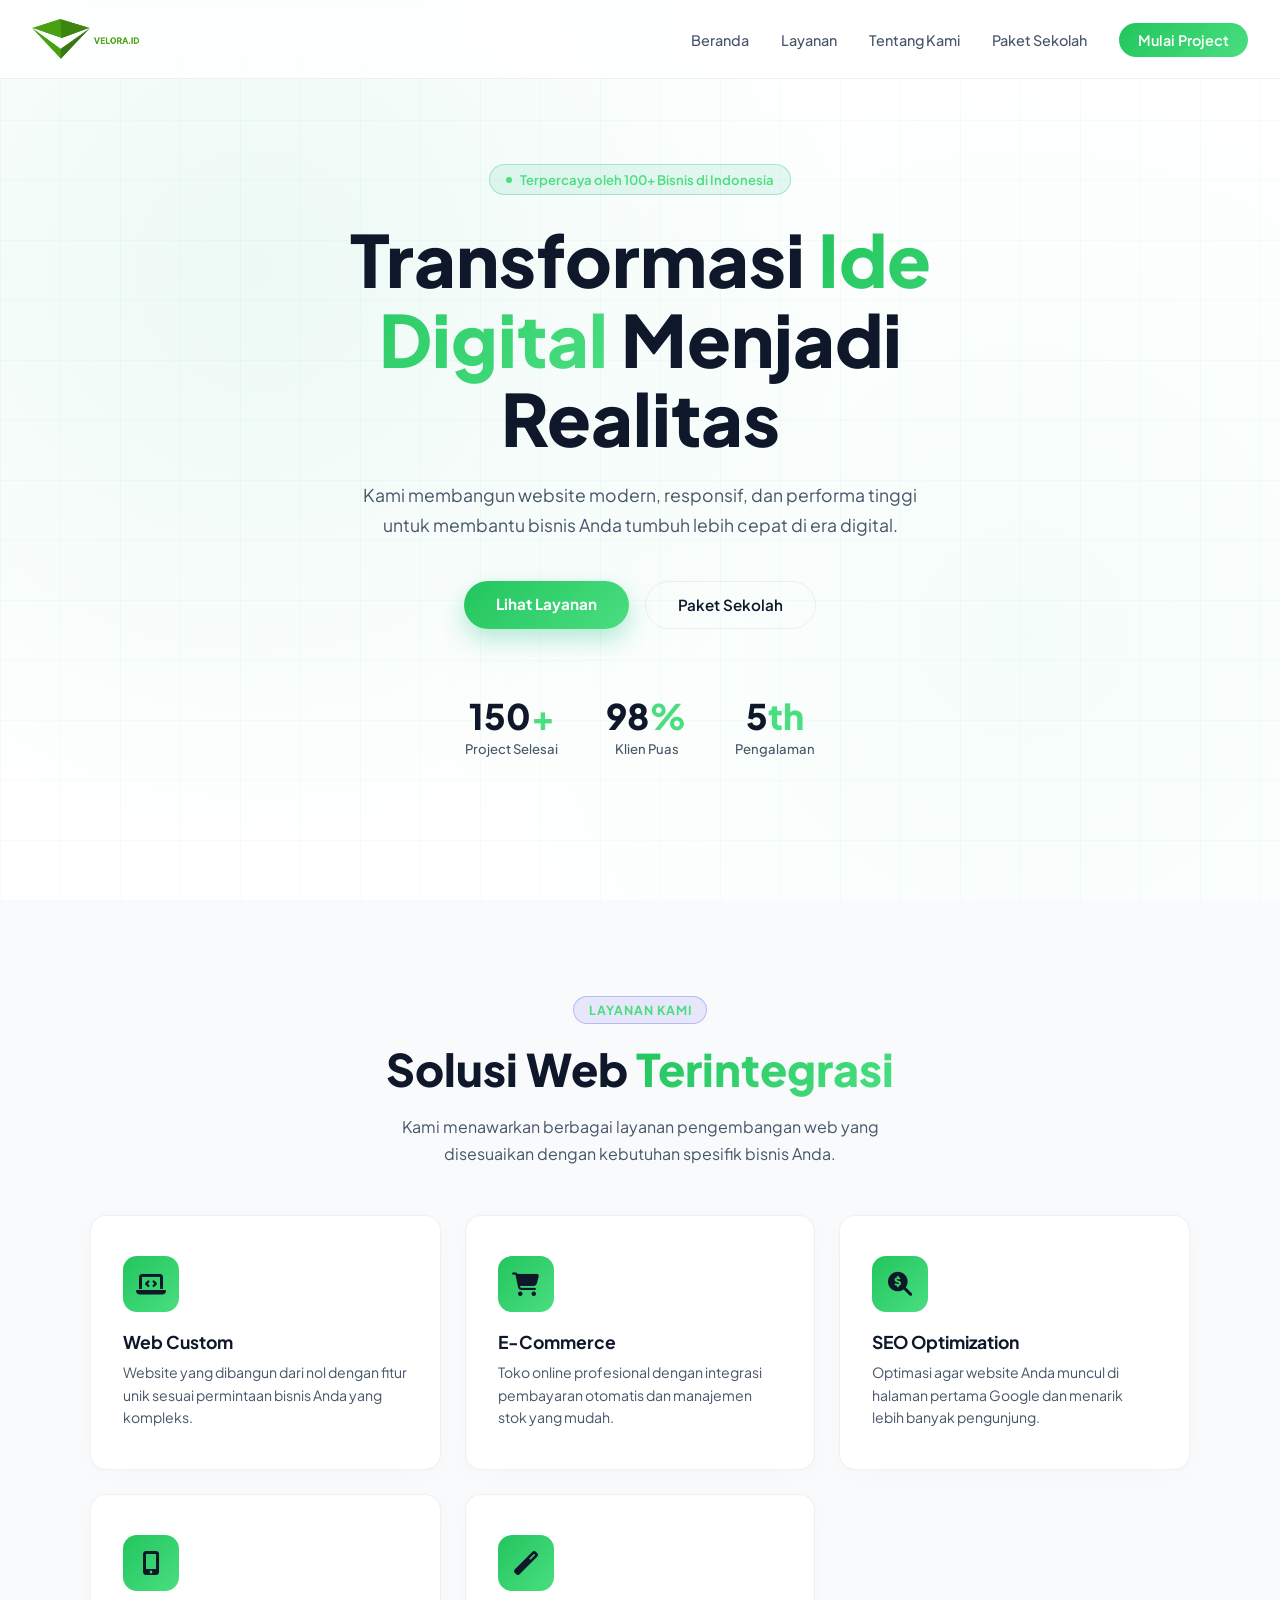
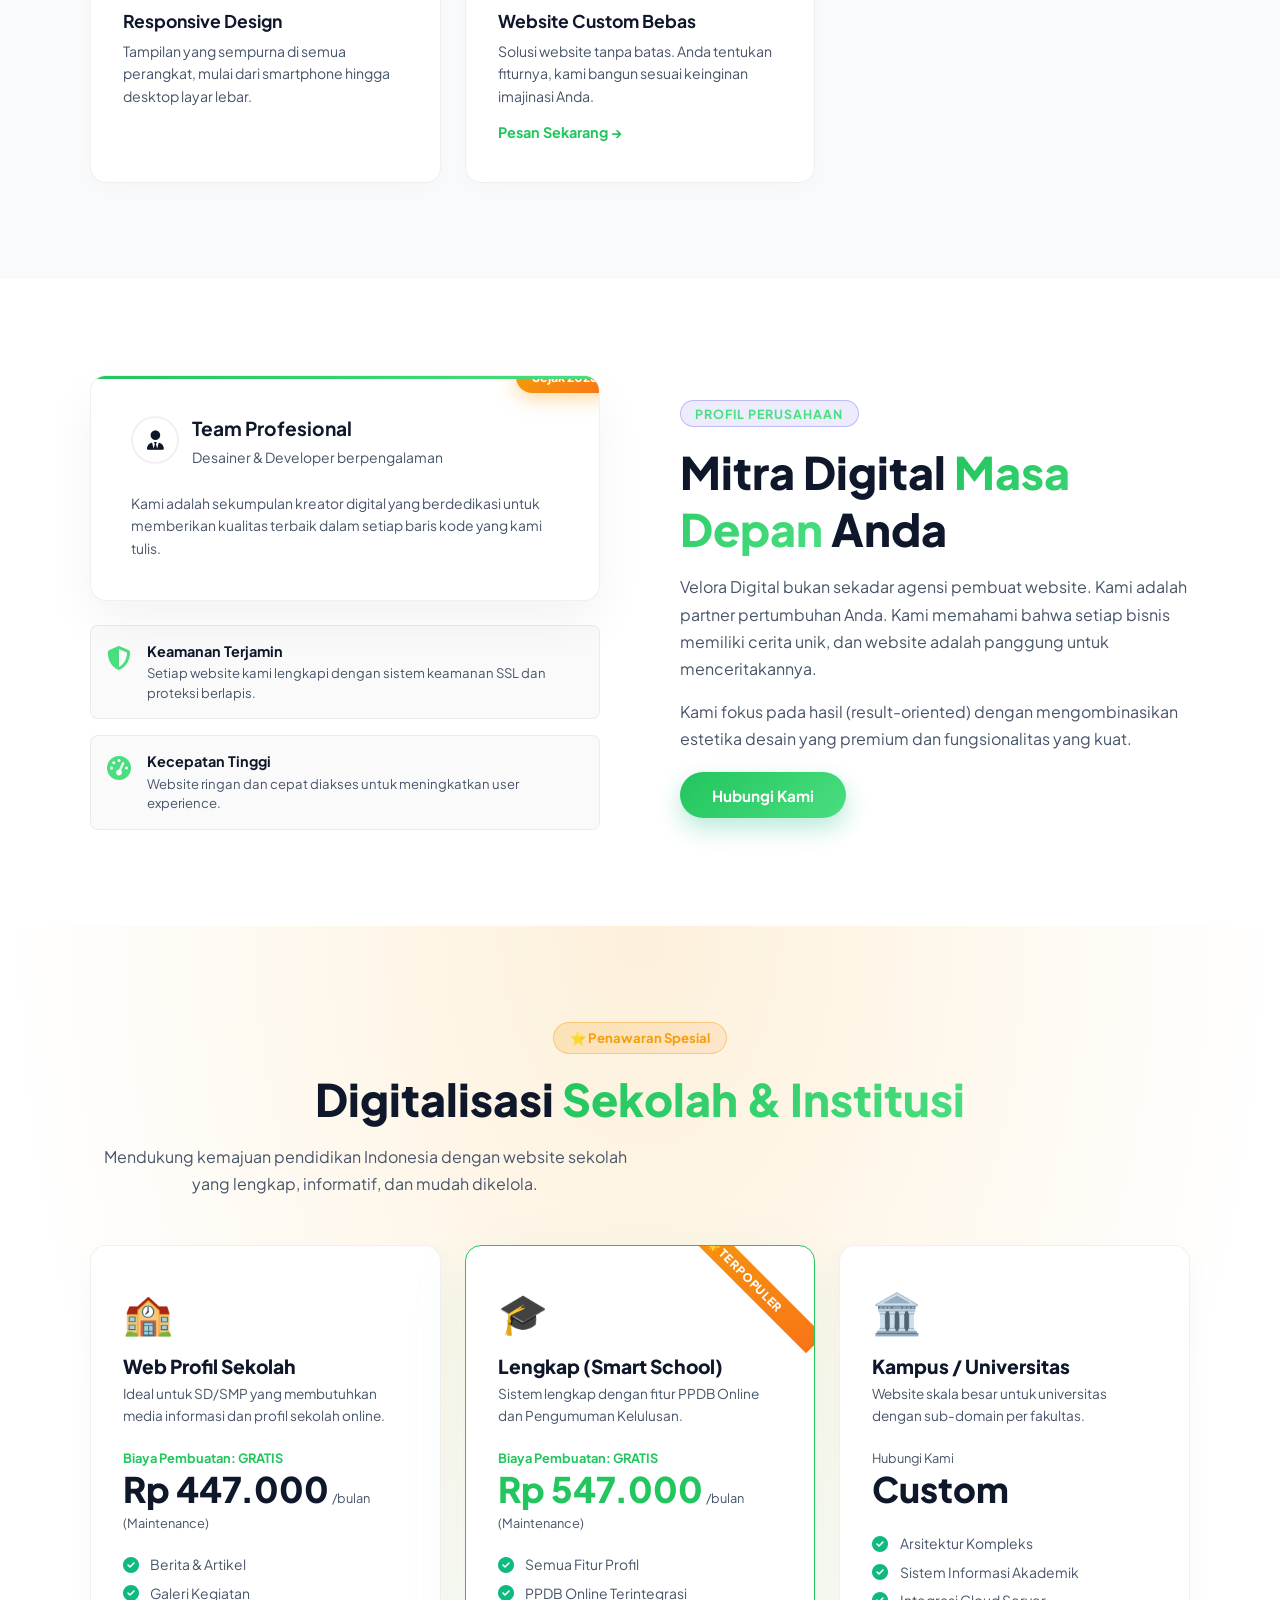
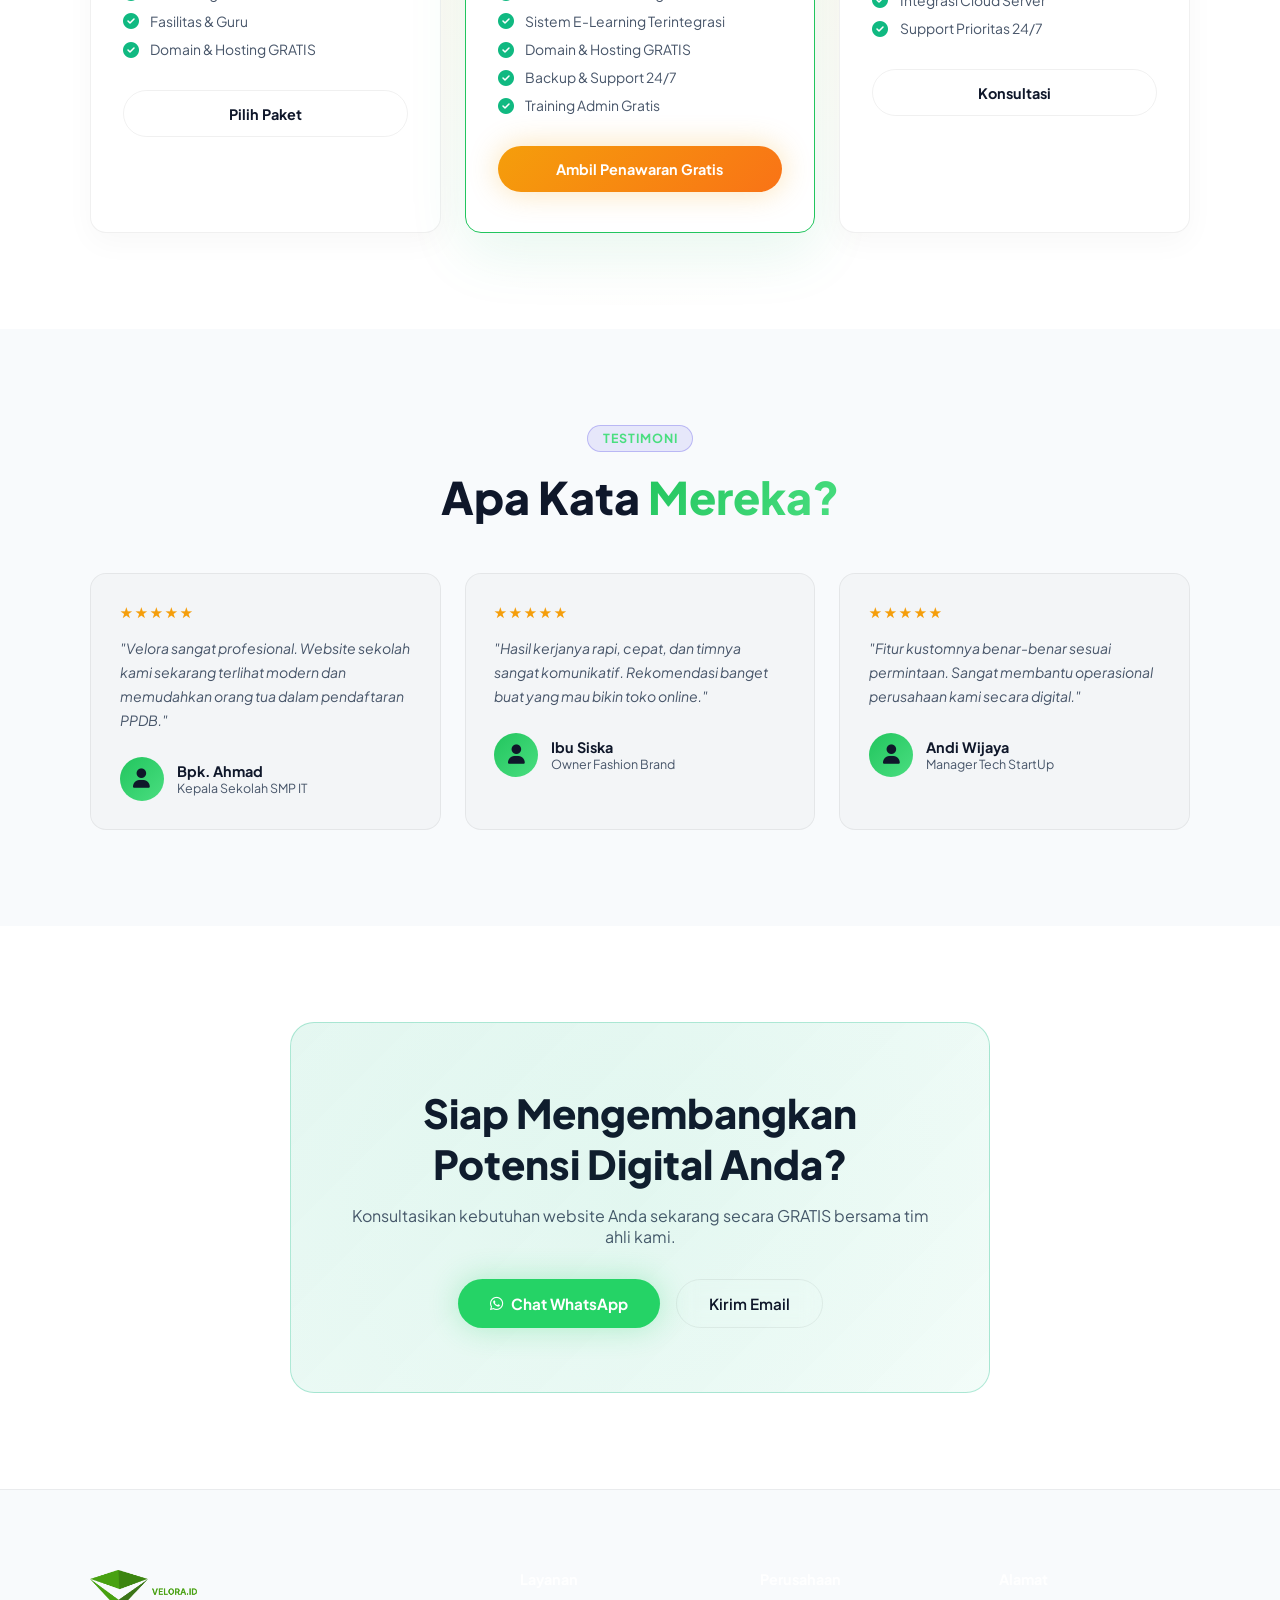
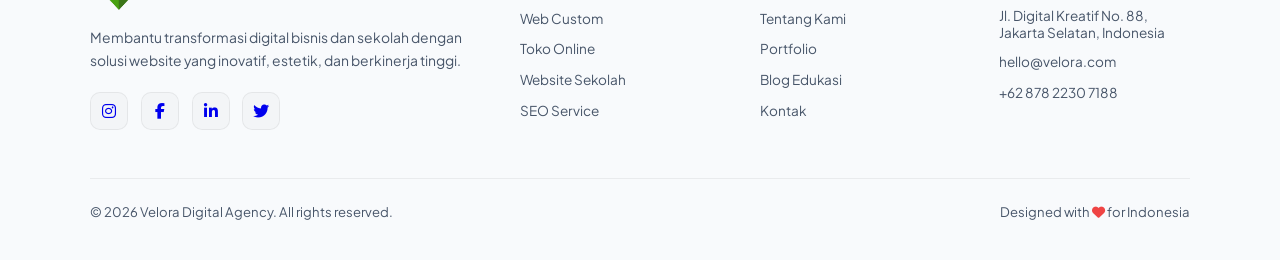
==== index.html @ ecba97c3 "perbaiki nomor wa" ====
<!DOCTYPE html>
<html lang="id">
<head>
    <meta charset="UTF-8">
    <meta name="viewport" content="width=device-width, initial-scale=1.0">
    <title>Velora Digital - Jasa Pembuatan Website Profesional & Sekolah</title>
    <meta name="description" content="Velora Digital adalah perusahaan jasa pembuatan website profesional. Solusi digital terbaik untuk bisnis dan instansi pendidikan dengan paket spesial website sekolah.">
    <link rel="stylesheet" href="style.css">
    <!-- Font Awesome for icons -->
    <link rel="stylesheet" href="https://cdnjs.cloudflare.com/ajax/libs/font-awesome/6.4.0/css/all.min.css">
    <link rel="icon" type="image/png" href="Group 2.png">
</head>
<body>

    <!-- NAVBAR -->
    <nav id="navbar">
        <a href="#" class="nav-logo">
            <img src="Group 2.png" alt="Velora Digital Logo" class="logo-img">
        </a>
        <ul class="nav-links">
            <li><a href="index.html">Beranda</a></li>
            <li><a href="services.html">Layanan</a></li>
            <li><a href="about.html">Tentang Kami</a></li>
            <li><a href="school.html">Paket Sekolah</a></li>
            <li><a href="contact.html" class="nav-cta">Mulai Project</a></li>
        </ul>
        <div class="hamburger" id="hamburger">
            <span></span>
            <span></span>
            <span></span>
        </div>
    </nav>

    <!-- MOBILE MENU -->
    <div class="mobile-menu" id="mobileMenu">
        <a href="index.html">Beranda</a>
        <a href="services.html">Layanan</a>
        <a href="about.html">Tentang Kami</a>
        <a href="school.html">Paket Sekolah</a>
        <a href="contact.html">Mulai Project</a>
    </div>

    <!-- HERO SECTION -->
    <header class="hero" id="home">
        <div class="hero-bg-grid"></div>
        <div class="hero-content">
            <div class="hero-badge">
                <span></span> Terpercaya oleh 100+ Bisnis di Indonesia
            </div>
            <h1>Transformasi <span class="gradient-text">Ide Digital</span> Menjadi Realitas</h1>
            <p>Kami membangun website modern, responsif, dan performa tinggi untuk membantu bisnis Anda tumbuh lebih cepat di era digital.</p>
            <div class="hero-buttons">
                <a href="#services" class="btn-primary">Lihat Layanan</a>
                <a href="#school" class="btn-outline">Paket Sekolah</a>
            </div>
            <div class="hero-stats">
                <div class="stat">
                    <h3>150<span>+</span></h3>
                    <p>Project Selesai</p>
                </div>
                <div class="stat">
                    <h3>98<span>%</span></h3>
                    <p>Klien Puas</p>
                </div>
                <div class="stat">
                    <h3>5<span>th</span></h3>
                    <p>Pengalaman</p>
                </div>
            </div>
        </div>
    </header>

    <!-- SERVICES SECTION -->
    <section class="services" id="services">
        <div class="container">
            <div class="text-center reveal">
                <span class="section-tag">Layanan Kami</span>
                <h2 class="section-title">Solusi Web <span class="gradient-text">Terintegrasi</span></h2>
                <p class="section-desc">Kami menawarkan berbagai layanan pengembangan web yang disesuaikan dengan kebutuhan spesifik bisnis Anda.</p>
            </div>
            <div class="services-grid">
                <div class="service-card reveal reveal-delay-1">
                    <div class="service-icon"><i class="fas fa-laptop-code"></i></div>
                    <h3>Web Custom</h3>
                    <p>Website yang dibangun dari nol dengan fitur unik sesuai permintaan bisnis Anda yang kompleks.</p>
                </div>
                <div class="service-card reveal reveal-delay-2">
                    <div class="service-icon"><i class="fas fa-shopping-cart"></i></div>
                    <h3>E-Commerce</h3>
                    <p>Toko online profesional dengan integrasi pembayaran otomatis dan manajemen stok yang mudah.</p>
                </div>
                <div class="service-card reveal reveal-delay-3">
                    <div class="service-icon"><i class="fas fa-search-dollar"></i></div>
                    <h3>SEO Optimization</h3>
                    <p>Optimasi agar website Anda muncul di halaman pertama Google dan menarik lebih banyak pengunjung.</p>
                </div>
                <div class="service-card reveal reveal-delay-4">
                    <div class="service-icon"><i class="fas fa-mobile-alt"></i></div>
                    <h3>Responsive Design</h3>
                    <p>Tampilan yang sempurna di semua perangkat, mulai dari smartphone hingga desktop layar lebar.</p>
                </div>
                <div class="service-card reveal" style="transition-delay: 0.5s;">
                    <div class="service-icon"><i class="fas fa-magic"></i></div>
                    <h3>Website Custom Bebas</h3>
                    <p>Solusi website tanpa batas. Anda tentukan fiturnya, kami bangun sesuai keinginan imajinasi Anda.</p>
                    <a href="contact.html" style="display: inline-block; margin-top: 1rem; color: var(--primary); font-weight: 700; text-decoration: none; font-size: 0.9rem;">Pesan Sekarang &rarr;</a>
                </div>
            </div>
        </div>
    </section>

    <!-- ABOUT SECTION -->
    <section class="about" id="about">
        <div class="container">
            <div class="about-grid">
                <div class="about-visual reveal">
                    <div class="about-card-main">
                        <div class="about-badge-float">Sejak 2026</div>
                        <div class="about-team-row">
                            <div class="team-avatar"><i class="fas fa-user-tie"></i></div>
                            <div>
                                <h3>Team Profesional</h3>
                                <p>Desainer & Developer berpengalaman</p>
                            </div>
                        </div>
                        <p>Kami adalah sekumpulan kreator digital yang berdedikasi untuk memberikan kualitas terbaik dalam setiap baris kode yang kami tulis.</p>
                    </div>
                    <div class="about-features">
                        <div class="about-feature">
                            <div class="feat-icon"><i class="fas fa-shield-alt" style="color: var(--accent);"></i></div>
                            <div class="feat-text">
                                <h4>Keamanan Terjamin</h4>
                                <p>Setiap website kami lengkapi dengan sistem keamanan SSL dan proteksi berlapis.</p>
                            </div>
                        </div>
                        <div class="about-feature">
                            <div class="feat-icon"><i class="fas fa-tachometer-alt" style="color: var(--accent);"></i></div>
                            <div class="feat-text">
                                <h4>Kecepatan Tinggi</h4>
                                <p>Website ringan dan cepat diakses untuk meningkatkan user experience.</p>
                            </div>
                        </div>
                    </div>
                </div>
                <div class="about-content reveal reveal-delay-2">
                    <span class="section-tag">Profil Perusahaan</span>
                    <h2 class="section-title">Mitra Digital <span class="gradient-text">Masa Depan</span> Anda</h2>
                    <p class="section-desc">Velora Digital bukan sekadar agensi pembuat website. Kami adalah partner pertumbuhan Anda. Kami memahami bahwa setiap bisnis memiliki cerita unik, dan website adalah panggung untuk menceritakannya.</p>
                    <p class="section-desc" style="margin-top: 1rem;">Kami fokus pada hasil (result-oriented) dengan mengombinasikan estetika desain yang premium dan fungsionalitas yang kuat.</p>
                    <div style="margin-top: 2rem;">
                        <a href="#contact" class="btn-primary">Hubungi Kami</a>
                    </div>
                </div>
            </div>
        </div>
    </section>

    <!-- SCHOOL PACKAGE SECTION -->
    <section class="school-package" id="school">
        <div class="container">
            <div class="school-header reveal">
                <div class="school-badge-special">⭐ Penawaran Spesial</div>
                <h2 class="section-title">Digitalisasi <span class="gradient-text">Sekolah & Institusi</span></h2>
                <p class="section-desc">Mendukung kemajuan pendidikan Indonesia dengan website sekolah yang lengkap, informatif, dan mudah dikelola.</p>
            </div>
            <div class="packages-grid">
                <div class="package-card reveal reveal-delay-1">
                    <div class="package-icon">🏫</div>
                    <h3 class="package-name">Web Profil Sekolah</h3>
                    <p class="package-desc">Ideal untuk SD/SMP yang membutuhkan media informasi dan profil sekolah online.</p>
                    <div class="package-price">
                        <span class="price-from" style="color: var(--primary); font-weight: 700;">Biaya Pembuatan: GRATIS</span>
                        <span class="price">Rp 447.000</span>
                        <span class="price-period">/bulan (Maintenance)</span>
                    </div>
                    <ul class="package-features">
                        <li><i class="fas fa-check-circle check"></i> Berita & Artikel</li>
                        <li><i class="fas fa-check-circle check"></i> Galeri Kegiatan</li>
                        <li><i class="fas fa-check-circle check"></i> Fasilitas & Guru</li>
                        <li><i class="fas fa-check-circle check"></i> Domain & Hosting GRATIS</li>
                    </ul>
                    <a href="school.html" class="pkg-btn pkg-btn-outline">Pilih Paket</a>
                </div>
                <div class="package-card featured reveal reveal-delay-2">
                    <div class="package-icon">🎓</div>
                    <h3 class="package-name">Lengkap (Smart School)</h3>
                    <p class="package-desc">Sistem lengkap dengan fitur PPDB Online dan Pengumuman Kelulusan.</p>
                    <div class="package-price">
                        <span class="price-from" style="color: var(--primary); font-weight: 700;">Biaya Pembuatan: GRATIS</span>
                        <span class="price" style="color: var(--primary);">Rp 547.000</span>
                        <span class="price-period">/bulan (Maintenance)</span>
                    </div>
                    <ul class="package-features">
                        <li><i class="fas fa-check-circle check"></i> Semua Fitur Profil</li>
                        <li><i class="fas fa-check-circle check"></i> PPDB Online Terintegrasi</li>
                        <li><i class="fas fa-check-circle check"></i> Sistem E-Learning Terintegrasi</li>
                        <li><i class="fas fa-check-circle check"></i> Domain & Hosting GRATIS</li>
                        <li><i class="fas fa-check-circle check"></i> Backup & Support 24/7</li>
                        <li><i class="fas fa-check-circle check"></i> Training Admin Gratis</li>
                    </ul>
                    <a href="school.html" class="pkg-btn pkg-btn-gold">Ambil Penawaran Gratis</a>
                </div>
                <div class="package-card reveal reveal-delay-3">
                    <div class="package-icon">🏛️</div>
                    <h3 class="package-name">Kampus / Universitas</h3>
                    <p class="package-desc">Website skala besar untuk universitas dengan sub-domain per fakultas.</p>
                    <div class="package-price">
                        <span class="price-from">Hubungi Kami</span>
                        <span class="price">Custom</span>
                    </div>
                    <ul class="package-features">
                        <li><i class="fas fa-check-circle check"></i> Arsitektur Kompleks</li>
                        <li><i class="fas fa-check-circle check"></i> Sistem Informasi Akademik</li>
                        <li><i class="fas fa-check-circle check"></i> Integrasi Cloud Server</li>
                        <li><i class="fas fa-check-circle check"></i> Support Prioritas 24/7</li>
                    </ul>
                    <a href="https://api.whatsapp.com/send?phone=6287822307188&text=Halo%20Velora%20Digital%2C%20saya%20tertarik%20untuk%20konsultasi%20mengenai%20paket%20kampus." target="_blank" class="pkg-btn pkg-btn-outline">Konsultasi</a>
                </div>
            </div>
        </div>
    </section>

    <!-- TESTIMONIALS -->
    <section class="testimonials">
        <div class="container">
            <div class="text-center reveal">
                <span class="section-tag">Testimoni</span>
                <h2 class="section-title">Apa Kata <span class="gradient-text">Mereka?</span></h2>
            </div>
            <div class="testimonials-grid">
                <div class="testi-card reveal reveal-delay-1">
                    <div class="testi-stars">★★★★★</div>
                    <p class="testi-text">"Velora sangat profesional. Website sekolah kami sekarang terlihat modern dan memudahkan orang tua dalam pendaftaran PPDB."</p>
                    <div class="testi-author">
                        <div class="testi-avatar"><i class="fas fa-user"></i></div>
                        <div>
                            <p class="testi-name">Bpk. Ahmad</p>
                            <p class="testi-role">Kepala Sekolah SMP IT</p>
                        </div>
                    </div>
                </div>
                <div class="testi-card reveal reveal-delay-2">
                    <div class="testi-stars">★★★★★</div>
                    <p class="testi-text">"Hasil kerjanya rapi, cepat, dan timnya sangat komunikatif. Rekomendasi banget buat yang mau bikin toko online."</p>
                    <div class="testi-author">
                        <div class="testi-avatar"><i class="fas fa-user"></i></div>
                        <div>
                            <p class="testi-name">Ibu Siska</p>
                            <p class="testi-role">Owner Fashion Brand</p>
                        </div>
                    </div>
                </div>
                <div class="testi-card reveal reveal-delay-3">
                    <div class="testi-stars">★★★★★</div>
                    <p class="testi-text">"Fitur kustomnya benar-benar sesuai permintaan. Sangat membantu operasional perusahaan kami secara digital."</p>
                    <div class="testi-author">
                        <div class="testi-avatar"><i class="fas fa-user"></i></div>
                        <div>
                            <p class="testi-name">Andi Wijaya</p>
                            <p class="testi-role">Manager Tech StartUp</p>
                        </div>
                    </div>
                </div>
            </div>
        </div>
    </section>

    <!-- CTA SECTION -->
    <section class="cta-section" id="contact">
        <div class="cta-box reveal">
            <h2>Siap Mengembangkan <br><span class="gradient-text">Potensi Digital</span> Anda?</h2>
            <p>Konsultasikan kebutuhan website Anda sekarang secara GRATIS bersama tim ahli kami.</p>
            <div class="cta-buttons">
                <a href="https://api.whatsapp.com/send?phone=6287822307188&text=Halo%20Velora%20Digital%2C%20saya%20tertarik%20untuk%20konsultasi%20mengenai%20pembuatan%20website." target="_blank" class="btn-wa">
                    <i class="fab fa-whatsapp"></i> Chat WhatsApp
                </a>
                <a href="mailto:hello@velora.com" class="btn-outline">Kirim Email</a>
            </div>
        </div>
    </section>

    <!-- FOOTER -->
    <footer>
        <div class="container">
            <div class="footer-grid">
                <div class="footer-brand">
                    <a href="#" class="nav-logo">
                        <img src="Group 2.png" alt="Velora Digital Logo" class="logo-img">
                    </a>
                    <p>Membantu transformasi digital bisnis dan sekolah dengan solusi website yang inovatif, estetik, dan berkinerja tinggi.</p>
                    <div class="social-links">
                        <a href="#" class="social-link"><i class="fab fa-instagram"></i></a>
                        <a href="#" class="social-link"><i class="fab fa-facebook-f"></i></a>
                        <a href="#" class="social-link"><i class="fab fa-linkedin-in"></i></a>
                        <a href="#" class="social-link"><i class="fab fa-twitter"></i></a>
                    </div>
                </div>
                <div class="footer-col">
                    <h4>Layanan</h4>
                    <ul>
                        <li><a href="#">Web Custom</a></li>
                        <li><a href="#">Toko Online</a></li>
                        <li><a href="#">Website Sekolah</a></li>
                        <li><a href="#">SEO Service</a></li>
                    </ul>
                </div>
                <div class="footer-col">
                    <h4>Perusahaan</h4>
                    <ul>
                        <li><a href="#about">Tentang Kami</a></li>
                        <li><a href="#">Portfolio</a></li>
                        <li><a href="#">Blog Edukasi</a></li>
                        <li><a href="#contact">Kontak</a></li>
                    </ul>
                </div>
                <div class="footer-col">
                    <h4>Alamat</h4>
                    <ul>
                        <li><p style="color: var(--text-muted); font-size: 0.85rem;">Jl. Digital Kreatif No. 88, Jakarta Selatan, Indonesia</p></li>
                        <li><a href="mailto:hello@velora.com">hello@velora.com</a></li>
                        <li><a href="tel:+6287822307188">+62 878 2230 7188</a></li>
                    </ul>
                </div>
            </div>
            <div class="footer-bottom">
                <p>&copy; 2026 Velora Digital Agency. All rights reserved.</p>
                <p>Designed with <i class="fas fa-heart" style="color: #ef4444;"></i> for Indonesia</p>
            </div>
        </div>
    </footer>

    <script src="script.js"></script>
</body>
</html>
---- style.css ----
@import url('https://fonts.googleapis.com/css2?family=Plus+Jakarta+Sans:wght@300;400;500;600;700;800&display=swap');

*, *::before, *::after { margin: 0; padding: 0; box-sizing: border-box; }

:root {
  --primary: #22C55E;
  --primary-dark: #16A34A;
  --accent: #4ADE80;
  --gold: #F59E0B;
  --dark: #FFFFFF;
  --dark-2: #F8FAFC;
  --dark-3: #F1F5F9;
  --text: #0F172A;
  --text-muted: #475569;
  --glass: rgba(0,0,0,0.02);
  --glass-border: rgba(0,0,0,0.06);
  --radius: 16px;
  --radius-sm: 8px;
  --shadow: 0 10px 30px rgba(0,0,0,0.05);
}

html { scroll-behavior: smooth; }
body { font-family: 'Plus Jakarta Sans', sans-serif; background: var(--dark); color: var(--text); overflow-x: hidden; }

/* SCROLLBAR */
::-webkit-scrollbar { width: 6px; }
::-webkit-scrollbar-track { background: var(--dark-2); }
::-webkit-scrollbar-thumb { background: var(--primary); border-radius: 3px; }

/* NAVBAR */
nav {
  position: fixed; top: 0; left: 0; right: 0; z-index: 1000;
  padding: 1.2rem 2rem;
  display: flex; align-items: center; justify-content: space-between;
  background: rgba(255,255,255,0.8);
  backdrop-filter: blur(20px);
  border-bottom: 1px solid var(--glass-border);
  transition: all 0.3s;
}
nav.scrolled { padding: 0.8rem 2rem; background: rgba(255,255,255,0.95); box-shadow: 0 4px 20px rgba(0,0,0,0.05); }
.nav-logo {
  display: flex;
  align-items: center;
  gap: 0.8rem;
  text-decoration: none;
  font-weight: 800;
  font-size: 1.4rem;
  color: #fff;
  z-index: 1001;
}
.logo-img {
  height: 40px; /* Atur tinggi logo di sini */
  width: auto;
  object-fit: contain;
}
.nav-logo span { font-size: 1.3rem; font-weight: 800; color: var(--text); }
.nav-logo span em { color: var(--accent); font-style: normal; }
.nav-links { display: flex; align-items: center; gap: 2rem; list-style: none; }
.nav-links a {
  color: var(--text-muted); text-decoration: none; font-size: 0.9rem; font-weight: 500;
  transition: color 0.3s; position: relative;
}
.nav-links a::after {
  content: ''; position: absolute; bottom: -4px; left: 0;
  width: 0; height: 2px; background: var(--accent); transition: width 0.3s;
}
.nav-links a:hover { color: var(--text); }
.nav-links a:hover::after { width: 100%; }
.nav-cta {
  background: linear-gradient(135deg, var(--primary), var(--accent));
  color: #fff !important; padding: 0.5rem 1.2rem; border-radius: 50px;
  font-weight: 600 !important;
}
.nav-cta::after { display: none !important; }
.nav-cta:hover { opacity: 0.9; transform: translateY(-1px); }
.hamburger { display: none; flex-direction: column; gap: 5px; cursor: pointer; }
.hamburger span { width: 25px; height: 2px; background: var(--text); border-radius: 2px; transition: all 0.3s; }
.mobile-menu {
  display: none; position: fixed; top: 70px; left: 0; right: 0;
  background: var(--dark-2); border-bottom: 1px solid var(--glass-border);
  padding: 1.5rem 2rem; flex-direction: column; gap: 1.2rem; z-index: 999;
}
.mobile-menu.open { display: flex; }
.mobile-menu a { color: var(--text-muted); text-decoration: none; font-size: 1rem; font-weight: 500; transition: color 0.3s; }
.mobile-menu a:hover { color: var(--text); }

/* HERO */
.hero {
  min-height: 100vh;
  background: radial-gradient(circle at 20% 30%, rgba(16,185,129,0.08) 0%, transparent 50%),
              radial-gradient(circle at 80% 70%, rgba(52,211,153,0.05) 0%, transparent 50%),
              var(--dark);
  display: flex; align-items: center; justify-content: center;
  text-align: center; padding: 8rem 2rem 4rem;
  position: relative; overflow: hidden;
}
.hero-bg-grid {
  position: absolute; inset: 0;
  background-image: linear-gradient(rgba(16,185,129,0.04) 1px, transparent 1px),
                    linear-gradient(90deg, rgba(16,185,129,0.04) 1px, transparent 1px);
  background-size: 60px 60px;
}
.hero-content { position: relative; max-width: 800px; }
.hero-badge {
  display: inline-flex; align-items: center; gap: 8px;
  background: rgba(16,185,129,0.1); border: 1px solid rgba(16,185,129,0.3);
  color: var(--accent); padding: 0.4rem 1rem; border-radius: 50px;
  font-size: 0.82rem; font-weight: 600; margin-bottom: 1.5rem;
  animation: fadeDown 0.8s ease;
}
.hero-badge span { width: 6px; height: 6px; background: var(--accent); border-radius: 50%; animation: pulse 2s infinite; }
.hero h1 {
  font-size: clamp(2.5rem, 6vw, 4.5rem); font-weight: 800; line-height: 1.1;
  margin-bottom: 1.5rem; animation: fadeUp 0.8s 0.2s ease both;
}
.hero h1 .gradient-text {
  background: linear-gradient(135deg, var(--primary), var(--accent));
  -webkit-background-clip: text; -webkit-text-fill-color: transparent; background-clip: text;
}
.hero p {
  font-size: 1.1rem; color: var(--text-muted); max-width: 600px;
  margin: 0 auto 2.5rem; line-height: 1.7; animation: fadeUp 0.8s 0.4s ease both;
}
.hero-buttons { display: flex; gap: 1rem; justify-content: center; flex-wrap: wrap; animation: fadeUp 0.8s 0.6s ease both; }
.btn-primary {
  background: linear-gradient(135deg, var(--primary), var(--accent));
  color: #fff; padding: 0.85rem 2rem; border-radius: 50px;
  text-decoration: none; font-weight: 700; font-size: 0.95rem;
  transition: all 0.3s; box-shadow: 0 10px 25px rgba(16,185,129,0.3);
}
.btn-primary:hover { transform: translateY(-3px); box-shadow: 0 15px 35px rgba(16,185,129,0.5); }
.btn-outline {
  border: 1px solid var(--glass-border); color: var(--text);
  padding: 0.85rem 2rem; border-radius: 50px;
  text-decoration: none; font-weight: 600; font-size: 0.95rem;
  transition: all 0.3s; backdrop-filter: blur(10px);
}
.btn-outline:hover { border-color: var(--accent); color: var(--accent); background: rgba(6,182,212,0.05); transform: translateY(-3px); }
.hero-stats {
  display: flex; justify-content: center; gap: 3rem; margin-top: 4rem;
  animation: fadeUp 0.8s 0.8s ease both; flex-wrap: wrap;
}
.hero-stats .stat h3 { font-size: 2.2rem; font-weight: 800; color: var(--text); }
.hero-stats .stat h3 span { color: var(--accent); }
.hero-stats .stat p { font-size: 0.82rem; color: var(--text-muted); font-weight: 500; }
.hero-graphic {
  position: relative; width: 100%; max-width: 600px; margin: 3rem auto 0;
  animation: float 6s ease-in-out infinite;
}

/* SECTIONS COMMON */
section { padding: 6rem 2rem; }
.container { max-width: 1100px; margin: 0 auto; }
.section-tag {
  display: inline-flex; align-items: center; gap: 8px;
  background: rgba(79,70,229,0.1); border: 1px solid rgba(79,70,229,0.3);
  color: var(--accent); padding: 0.3rem 0.9rem; border-radius: 50px;
  font-size: 0.78rem; font-weight: 700; letter-spacing: 1px; text-transform: uppercase;
  margin-bottom: 1rem;
}
.section-title {
  font-size: clamp(1.8rem, 4vw, 2.8rem); font-weight: 800; margin-bottom: 1rem;
}
.section-title .gradient-text {
  background: linear-gradient(135deg, var(--primary), var(--accent));
  -webkit-background-clip: text; -webkit-text-fill-color: transparent; background-clip: text;
}
.section-desc { color: var(--text-muted); font-size: 1rem; max-width: 550px; line-height: 1.7; }
.text-center { text-align: center; }
.text-center .section-desc { margin: 0 auto; }

/* SERVICES */
.services { background: var(--dark-2); }
.services-grid {
  display: grid; grid-template-columns: repeat(auto-fit, minmax(280px, 1fr));
  gap: 1.5rem; margin-top: 3rem;
}
.service-card {
  background: var(--dark); border: 1px solid var(--glass-border);
  border-radius: var(--radius); padding: 2.5rem 2rem;
  transition: all 0.3s; position: relative; overflow: hidden;
  box-shadow: 0 4px 20px rgba(0,0,0,0.02);
}
.service-card::before {
  content: ''; position: absolute; inset: 0;
  background: linear-gradient(135deg, rgba(79,70,229,0.1), transparent);
  opacity: 0; transition: opacity 0.3s;
}
.service-card:hover { transform: translateY(-8px); border-color: var(--primary); box-shadow: 0 20px 40px rgba(16,185,129,0.1); }
.service-card:hover::before { opacity: 1; }
.service-icon {
  width: 56px; height: 56px; border-radius: 14px;
  background: linear-gradient(135deg, var(--primary), var(--accent));
  display: flex; align-items: center; justify-content: center;
  font-size: 1.5rem; margin-bottom: 1.2rem;
}
.service-card h3 { font-size: 1.1rem; font-weight: 700; margin-bottom: 0.5rem; }
.service-card p { color: var(--text-muted); font-size: 0.88rem; line-height: 1.6; }

/* ABOUT */
.about { background: var(--dark); }
.about-grid { display: grid; grid-template-columns: 1fr 1fr; gap: 5rem; align-items: center; }
.about-visual {
  position: relative;
}
.about-card-main {
  background: var(--dark); border: 1px solid var(--glass-border);
  border-radius: var(--radius); padding: 2.5rem;
  position: relative; overflow: hidden;
  box-shadow: 0 20px 50px rgba(0,0,0,0.05);
}
.about-card-main::after {
  content: ''; position: absolute; top: 0; left: 0; right: 0; height: 3px;
  background: linear-gradient(90deg, var(--primary), var(--accent));
}
.about-team-row { display: flex; gap: 0.8rem; margin-bottom: 1.5rem; flex-wrap: wrap; }
.team-avatar {
  width: 48px; height: 48px; border-radius: 50%;
  display: flex; align-items: center; justify-content: center;
  font-size: 1.2rem; border: 2px solid var(--glass-border);
  flex-shrink: 0;
}
.about-card-main h3 { font-size: 1.2rem; font-weight: 700; margin-bottom: 0.4rem; }
.about-card-main p { color: var(--text-muted); font-size: 0.87rem; line-height: 1.6; }
.about-badge-float {
  position: absolute; top: -15px; right: -15px;
  background: linear-gradient(135deg, var(--gold), #F97316);
  color: #fff; padding: 0.5rem 1rem; border-radius: 50px;
  font-size: 0.78rem; font-weight: 700; box-shadow: 0 5px 20px rgba(245,158,11,0.4);
}
.about-features { display: flex; flex-direction: column; gap: 1rem; margin-top: 1.5rem; }
.about-feature {
  display: flex; align-items: flex-start; gap: 1rem;
  background: var(--glass); border: 1px solid var(--glass-border);
  border-radius: var(--radius-sm); padding: 1rem;
  transition: all 0.3s;
}
.about-feature:hover { border-color: rgba(79,70,229,0.4); transform: translateX(5px); }
.feat-icon { font-size: 1.5rem; flex-shrink: 0; }
.feat-text h4 { font-size: 0.9rem; font-weight: 700; margin-bottom: 0.2rem; }
.feat-text p { color: var(--text-muted); font-size: 0.82rem; line-height: 1.5; }

/* PROCESS */
.process { background: var(--dark-2); }
.process-steps {
  display: grid; grid-template-columns: repeat(auto-fit, minmax(200px, 1fr));
  gap: 1.5rem; margin-top: 3rem; position: relative;
}
.process-step {
  text-align: center; padding: 2rem 1.5rem;
  background: var(--glass); border: 1px solid var(--glass-border);
  border-radius: var(--radius); transition: all 0.3s;
}
.process-step:hover { transform: translateY(-5px); border-color: rgba(79,70,229,0.4); }
.step-num {
  width: 50px; height: 50px; border-radius: 50%;
  background: linear-gradient(135deg, var(--primary), var(--accent));
  display: flex; align-items: center; justify-content: center;
  font-size: 1.1rem; font-weight: 800; margin: 0 auto 1.2rem;
}
.process-step h3 { font-size: 1rem; font-weight: 700; margin-bottom: 0.5rem; }
.process-step p { color: var(--text-muted); font-size: 0.83rem; line-height: 1.6; }

/* SCHOOL PACKAGE */
.school-package {
  background: var(--dark);
  position: relative; overflow: hidden;
}
.school-package::before {
  content: ''; position: absolute; inset: 0;
  background: radial-gradient(ellipse at 50% 0%, rgba(245,158,11,0.15) 0%, transparent 70%);
  pointer-events: none; /* Menambahkan ini agar tidak menghalangi klik */
}
.school-header { text-align: center; margin-bottom: 3rem; position: relative; }
.school-badge-special {
  display: inline-flex; align-items: center; gap: 8px;
  background: linear-gradient(135deg, rgba(245,158,11,0.2), rgba(249,115,22,0.1));
  border: 1px solid rgba(245,158,11,0.4);
  color: var(--gold); padding: 0.4rem 1rem; border-radius: 50px;
  font-size: 0.82rem; font-weight: 700; margin-bottom: 1rem;
}
.packages-grid {
  display: grid; grid-template-columns: repeat(auto-fit, minmax(300px, 1fr));
  gap: 1.5rem; position: relative;
}
.package-card {
  background: #fff; border: 1px solid var(--glass-border);
  border-radius: var(--radius); padding: 2.5rem 2rem;
  transition: all 0.3s; position: relative; overflow: hidden;
  box-shadow: 0 10px 30px rgba(0,0,0,0.03);
}
.package-card.featured {
  border-color: var(--primary); background: #fff;
  transform: scale(1.02); box-shadow: 0 20px 60px rgba(16,185,129,0.1);
}
.package-card.featured::before {
  content: '🌟 TERPOPULER'; position: absolute; top: 16px; right: -30px;
  background: linear-gradient(135deg, var(--gold), #F97316);
  color: #fff; padding: 0.3rem 3rem; font-size: 0.72rem; font-weight: 800;
  transform: rotate(45deg); letter-spacing: 1px;
}
.package-card:hover:not(.featured) { transform: translateY(-5px); border-color: rgba(79,70,229,0.4); }
.package-card.featured:hover { transform: scale(1.04); }
.package-icon { font-size: 2.5rem; margin-bottom: 1rem; }
.package-name { font-size: 1.2rem; font-weight: 800; margin-bottom: 0.3rem; }
.package-desc { color: var(--text-muted); font-size: 0.85rem; margin-bottom: 1.5rem; line-height: 1.6; }
.package-price { margin-bottom: 1.5rem; }
.package-price .price-from { font-size: 0.8rem; color: var(--text-muted); display: block; }
.package-price .price { font-size: 2.2rem; font-weight: 800; color: var(--text); }
.package-price .price-gold { color: var(--gold); }
.package-price .price-period { font-size: 0.8rem; color: var(--text-muted); }
.package-features { list-style: none; display: flex; flex-direction: column; gap: 0.7rem; margin-bottom: 2rem; }
.package-features li { display: flex; align-items: center; gap: 0.7rem; font-size: 0.87rem; color: var(--text-muted); }
.package-features li .check { color: #10B981; font-size: 1rem; flex-shrink: 0; }
.pkg-btn {
  display: block; width: 100%; text-align: center;
  padding: 0.85rem; border-radius: 50px; font-weight: 700; font-size: 0.9rem;
  text-decoration: none; transition: all 0.3s; cursor: pointer; border: none;
  position: relative; z-index: 10; /* Menambahkan ini */
}
.pkg-btn-outline {
  background: transparent; border: 1px solid var(--glass-border); color: var(--text);
}
.pkg-btn-outline:hover { border-color: var(--accent); color: var(--accent); background: rgba(6,182,212,0.05); }
.pkg-btn-gold {
  background: linear-gradient(135deg, var(--gold), #F97316);
  color: #fff; box-shadow: 0 0 30px rgba(245,158,11,0.3);
}
.pkg-btn-gold:hover { box-shadow: 0 0 50px rgba(245,158,11,0.5); transform: translateY(-2px); }

/* TESTIMONIALS */
.testimonials { background: var(--dark-2); }
.testimonials-grid {
  display: grid; grid-template-columns: repeat(auto-fit, minmax(280px, 1fr));
  gap: 1.5rem; margin-top: 3rem;
}
.testi-card {
  background: var(--glass); border: 1px solid var(--glass-border);
  border-radius: var(--radius); padding: 1.8rem; transition: all 0.3s;
}
.testi-card:hover { transform: translateY(-5px); border-color: rgba(79,70,229,0.4); }
.testi-stars { color: var(--gold); font-size: 0.9rem; margin-bottom: 1rem; letter-spacing: 2px; }
.testi-text { color: var(--text-muted); font-size: 0.88rem; line-height: 1.7; margin-bottom: 1.5rem; font-style: italic; }
.testi-author { display: flex; align-items: center; gap: 0.8rem; }
.testi-avatar {
  width: 44px; height: 44px; border-radius: 50%;
  display: flex; align-items: center; justify-content: center;
  font-size: 1.2rem; background: linear-gradient(135deg, var(--primary), var(--accent));
  flex-shrink: 0;
}
.testi-name { font-size: 0.9rem; font-weight: 700; }
.testi-role { font-size: 0.78rem; color: var(--text-muted); }

/* CTA */
.cta-section {
  background: var(--dark); text-align: center; padding: 6rem 2rem;
}
.cta-box {
  max-width: 700px; margin: 0 auto;
  background: linear-gradient(135deg, rgba(16,185,129,0.1), rgba(52,211,153,0.05));
  border: 1px solid rgba(16,185,129,0.3); border-radius: 24px; padding: 4rem 3rem;
  position: relative; overflow: hidden;
}
.cta-box::before {
  content: ''; position: absolute; top: -50%; left: -50%;
  width: 200%; height: 200%;
  background: radial-gradient(circle, rgba(16,185,129,0.05) 0%, transparent 60%);
  pointer-events: none; /* Menambahkan ini agar tidak menghalangi klik */
}
.cta-box h2 { font-size: clamp(1.8rem, 4vw, 2.5rem); font-weight: 800; margin-bottom: 1rem; }
.cta-box p { color: var(--text-muted); margin-bottom: 2rem; font-size: 1rem; }
.cta-buttons { display: flex; gap: 1rem; justify-content: center; flex-wrap: wrap; }
.btn-wa {
  background: #25D366; color: #fff;
  padding: 0.85rem 2rem; border-radius: 50px; text-decoration: none;
  font-weight: 700; font-size: 0.95rem; transition: all 0.3s;
  display: flex; align-items: center; gap: 8px;
  box-shadow: 0 0 30px rgba(37,211,102,0.3);
  position: relative; z-index: 10; /* Menambahkan ini */
}
.btn-wa:hover { transform: translateY(-3px); box-shadow: 0 0 50px rgba(37,211,102,0.5); }
/* TEAM CAROUSEL ANIMATION */
.team-container {
  overflow: hidden;
  padding: 2rem 0;
  position: relative;
  width: 100%;
}
.team-track {
  display: flex;
  gap: 2rem;
  width: max-content;
  animation: scrollRight 30s linear infinite;
}
.team-track:hover {
  animation-play-state: paused;
}
.team-card {
  width: 300px; /* Fixed width for carousel items */
  background: #fff;
  border: 1px solid var(--glass-border);
  border-radius: var(--radius);
  padding: 2rem;
  text-align: center;
  transition: all 0.3s;
  box-shadow: 0 10px 30px rgba(0,0,0,0.03);
  flex-shrink: 0;
}
@keyframes scrollRight {
  0% { transform: translateX(0); }
  100% { transform: translateX(calc(-300px * 4 - 2rem * 4)); }
}
/* Note: We use calc to match exactly the width of items to create seamless loop */
.team-card:hover {
  transform: translateY(-10px);
  border-color: var(--primary);
  box-shadow: 0 20px 40px rgba(16,185,129,0.1);
}
.team-img-wrapper {
  width: 100%;
  height: 280px;
  margin-bottom: 1.5rem;
  border-radius: 12px;
  overflow: hidden;
  background: var(--dark-3);
}
.team-img-wrapper img {
  width: 100%;
  height: 100%;
  object-fit: cover;
  transition: transform 0.5s;
}
.team-card:hover .team-img-wrapper img {
  transform: scale(1.1);
}
.team-card h3 {
  font-size: 1.1rem;
  font-weight: 700;
  margin-bottom: 0.3rem;
  color: var(--text);
}
.team-card p {
  font-size: 0.85rem;
  color: var(--primary);
  font-weight: 600;
  margin-bottom: 1rem;
}
.team-social {
  display: flex;
  justify-content: center;
  gap: 0.8rem;
}
.team-social a {
  width: 32px;
  height: 32px;
  border-radius: 50%;
  background: var(--dark-2);
  display: flex;
  align-items: center;
  justify-content: center;
  color: var(--text-muted);
  font-size: 0.85rem;
  transition: all 0.3s;
  text-decoration: none;
}
.team-social a:hover {
  background: var(--primary);
  color: #fff;
}

/* FOOTER */
footer {
  background: var(--dark-2);
  border-top: 1px solid var(--glass-border);
  padding: 5rem 2rem 2.5rem;
}
.footer-grid {
  display: grid; grid-template-columns: 2fr 1fr 1fr 1fr;
  gap: 3rem; margin-bottom: 3rem;
}
.footer-brand .nav-logo { margin-bottom: 1rem; }
.footer-brand p { color: var(--text-muted); font-size: 0.87rem; line-height: 1.7; margin-bottom: 1.2rem; }
.social-links { display: flex; gap: 0.8rem; }
.social-link {
  width: 38px; height: 38px; border-radius: 10px;
  background: var(--glass); border: 1px solid var(--glass-border);
  display: flex; align-items: center; justify-content: center;
  font-size: 1rem; text-decoration: none;
  transition: all 0.3s;
}
.social-link:hover { border-color: var(--accent); transform: translateY(-3px); }
.footer-col h4 { font-size: 0.9rem; font-weight: 700; margin-bottom: 1.2rem; color: #fff; }
.footer-col ul { list-style: none; display: flex; flex-direction: column; gap: 0.6rem; }
.footer-col ul li a { color: var(--text-muted); text-decoration: none; font-size: 0.85rem; transition: color 0.3s; }
.footer-col ul li a:hover { color: var(--accent); }
.footer-bottom {
  border-top: 1px solid var(--glass-border); padding-top: 1.5rem;
  display: flex; justify-content: space-between; align-items: center; flex-wrap: wrap; gap: 1rem;
}
.footer-bottom p { color: var(--text-muted); font-size: 0.82rem; }

/* ANIMATIONS */
@keyframes fadeDown { from { opacity: 0; transform: translateY(-20px); } to { opacity: 1; transform: translateY(0); } }
@keyframes fadeUp { from { opacity: 0; transform: translateY(30px); } to { opacity: 1; transform: translateY(0); } }
@keyframes float { 0%, 100% { transform: translateY(0); } 50% { transform: translateY(-20px); } }
@keyframes pulse { 0%, 100% { opacity: 1; } 50% { opacity: 0.4; } }
@keyframes spin { from { transform: rotate(0deg); } to { transform: rotate(360deg); } }

.reveal { opacity: 0; transform: translateY(40px); transition: opacity 0.6s ease, transform 0.6s ease; }
.reveal.visible { opacity: 1; transform: translateY(0); }
.reveal-delay-1 { transition-delay: 0.1s; }
.reveal-delay-2 { transition-delay: 0.2s; }
.reveal-delay-3 { transition-delay: 0.3s; }
.reveal-delay-4 { transition-delay: 0.4s; }

/* PRICING TOGGLE */
.pricing-switcher {
  display: flex;
  justify-content: center;
  align-items: center;
  gap: 0.5rem;
  margin: 3rem auto;
  background: var(--dark-3);
  padding: 0.4rem;
  border-radius: 50px;
  width: max-content;
}
.switch-btn {
  padding: 0.6rem 1.5rem;
  border-radius: 50px;
  border: none;
  background: transparent;
  color: var(--text-muted);
  font-weight: 700;
  cursor: pointer;
  transition: all 0.3s;
  font-size: 0.85rem;
}
.switch-btn.active {
  background: var(--primary);
  color: #fff;
  box-shadow: 0 4px 15px rgba(16,185,129,0.2);
}
.save-badge {
  background: #EF4444;
  color: #fff;
  font-size: 0.65rem;
  padding: 2px 8px;
  border-radius: 10px;
  margin-left: 5px;
}

/* RESPONSIVE */
@media (max-width: 900px) {
  .nav-links { display: none; }
  .hamburger { display: flex; }
  .about-grid { grid-template-columns: 1fr; gap: 3rem; }
  .footer-grid { grid-template-columns: 1fr 1fr; }
}
@media (max-width: 600px) {
  section { padding: 4rem 1.5rem; }
  nav { padding: 1rem 1.5rem; }
  .hero { padding: 7rem 1.5rem 3rem; }
  .hero-stats { gap: 1.5rem; }
  .footer-grid { grid-template-columns: 1fr; }
  .cta-box { padding: 2.5rem 1.5rem; }
  .package-card.featured { transform: scale(1); }
}
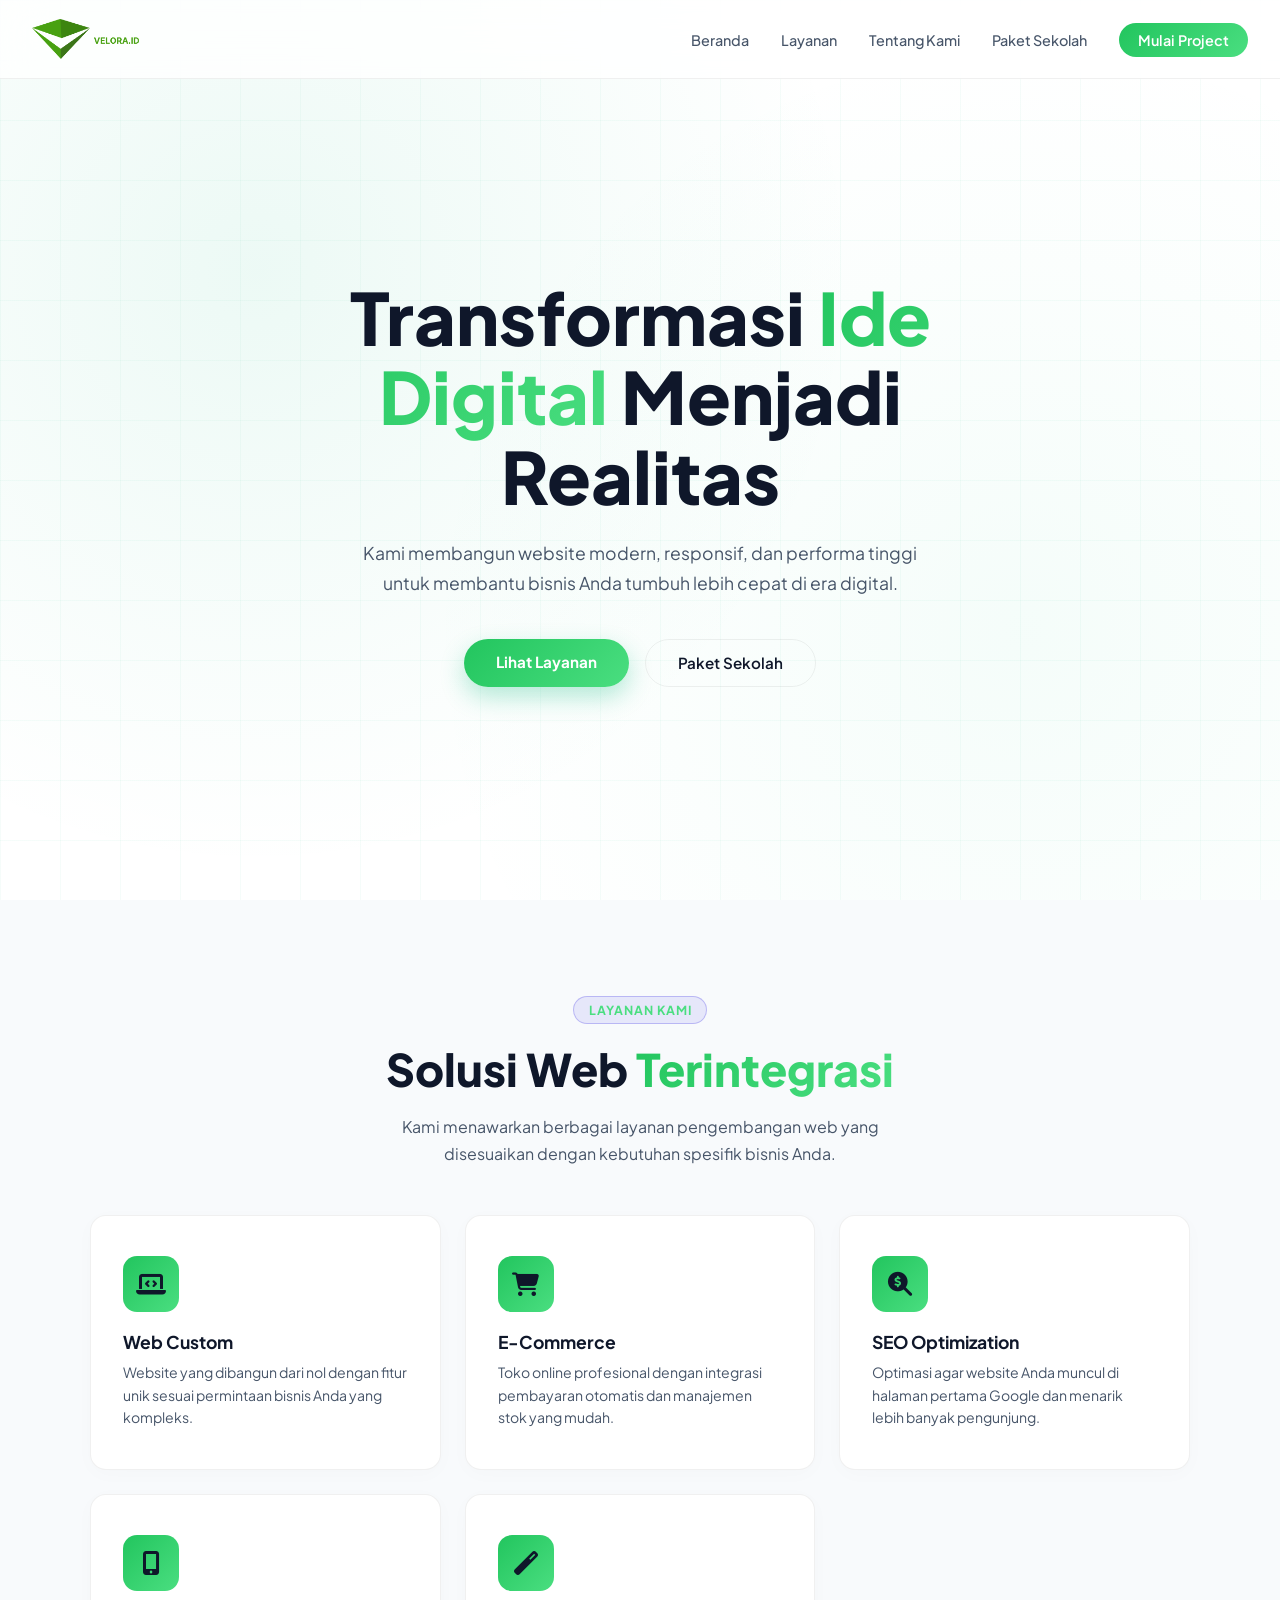
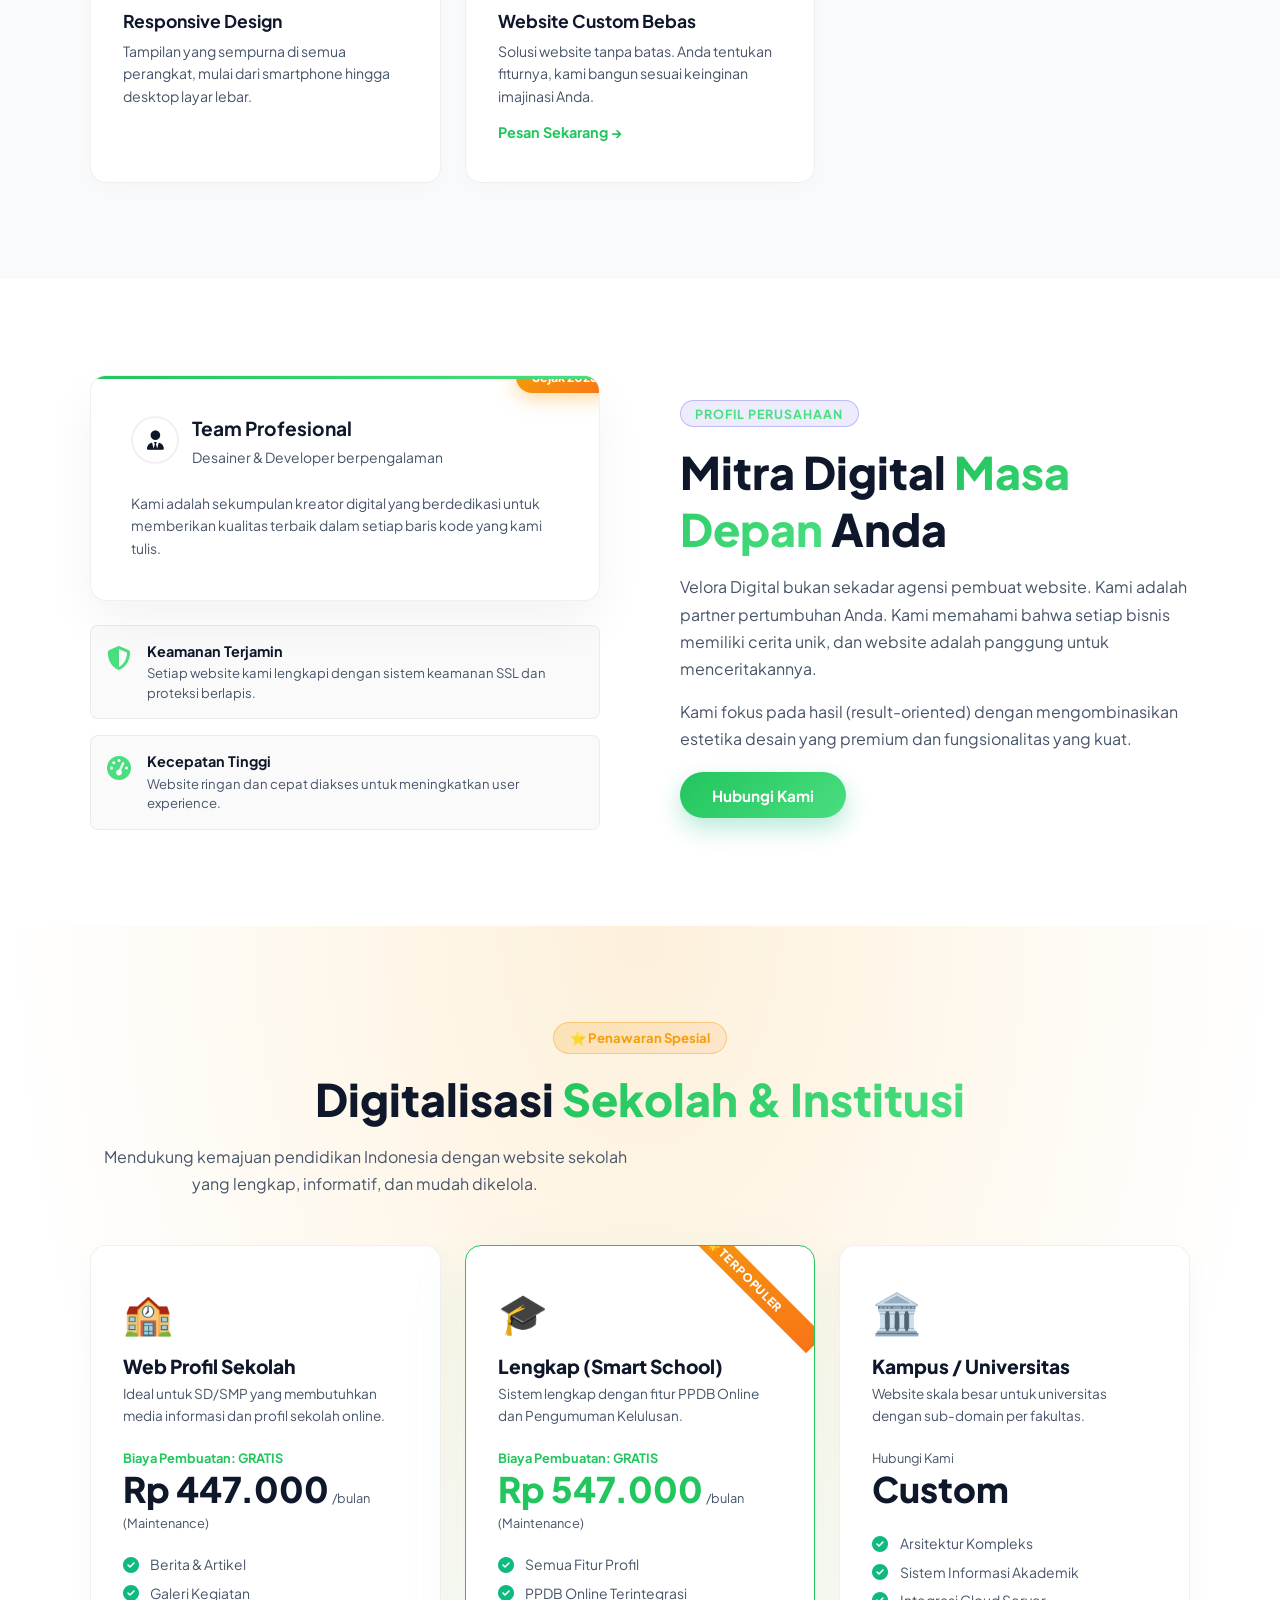
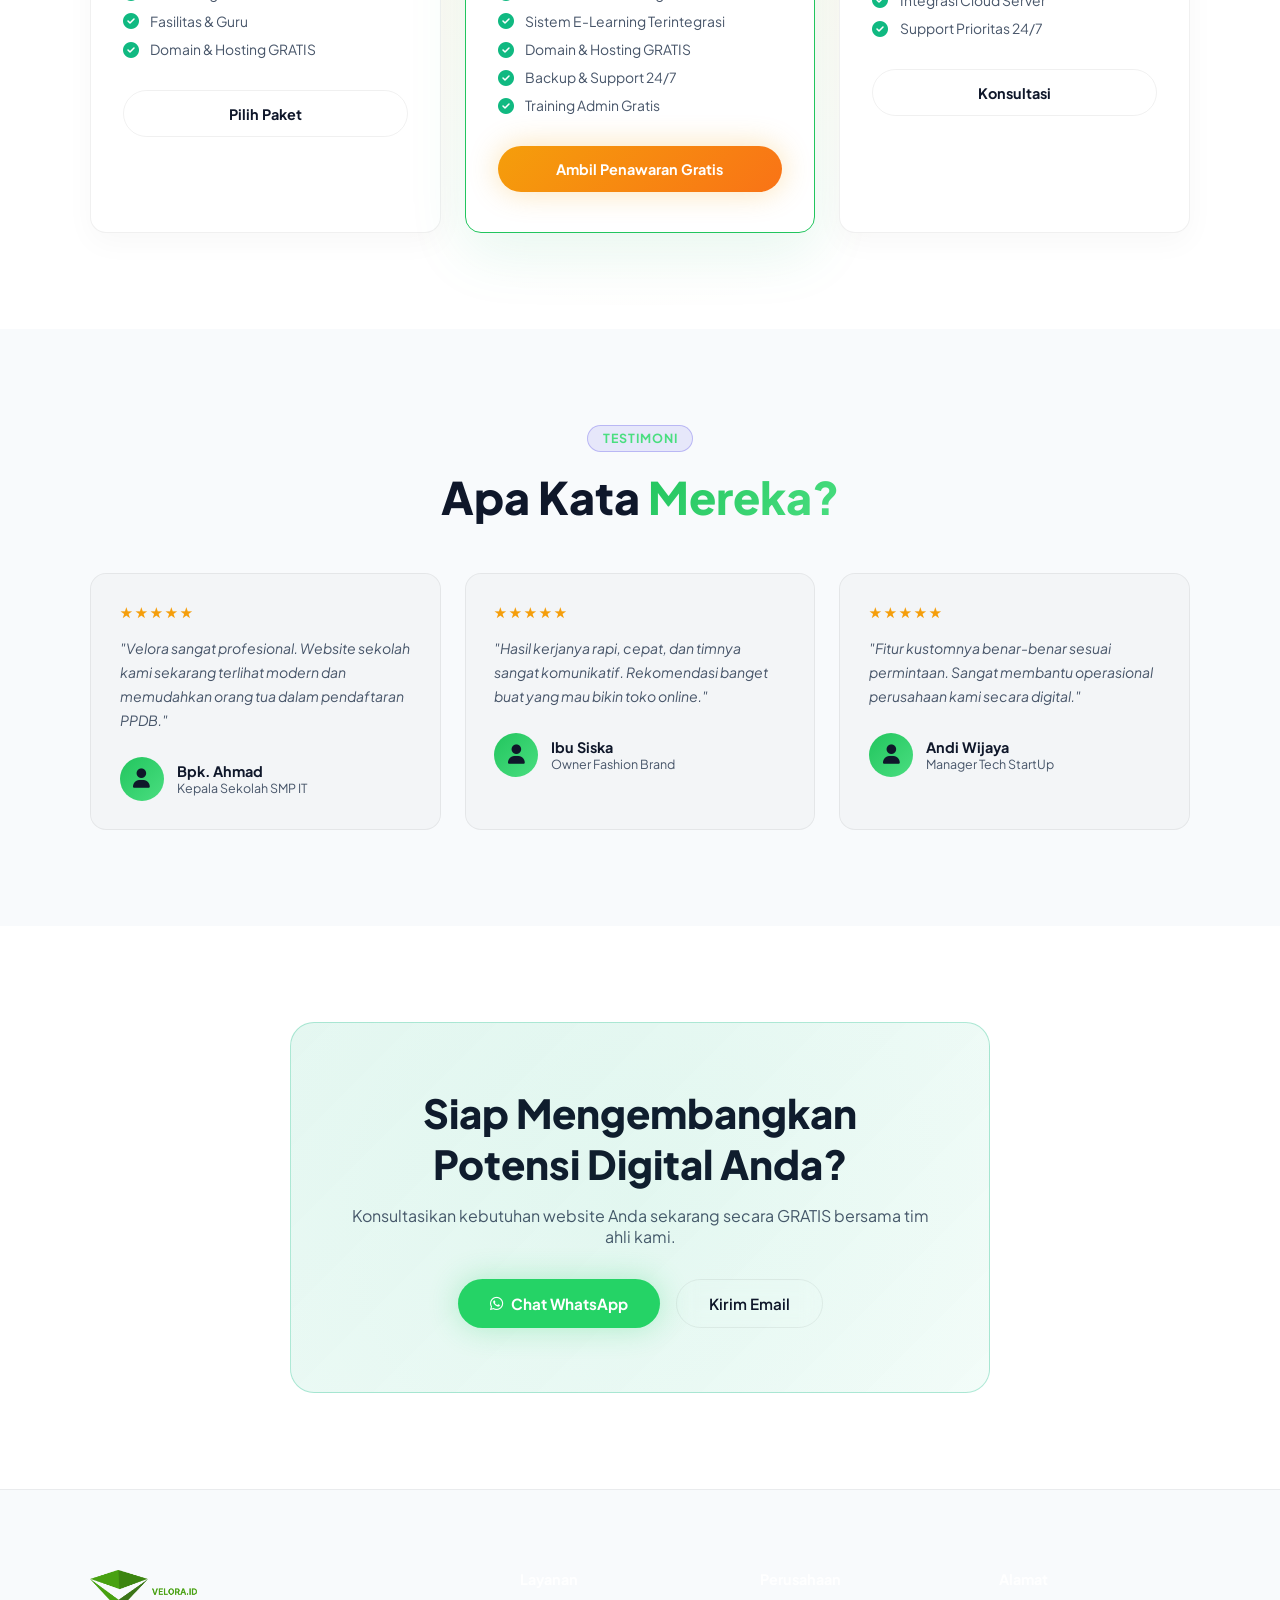
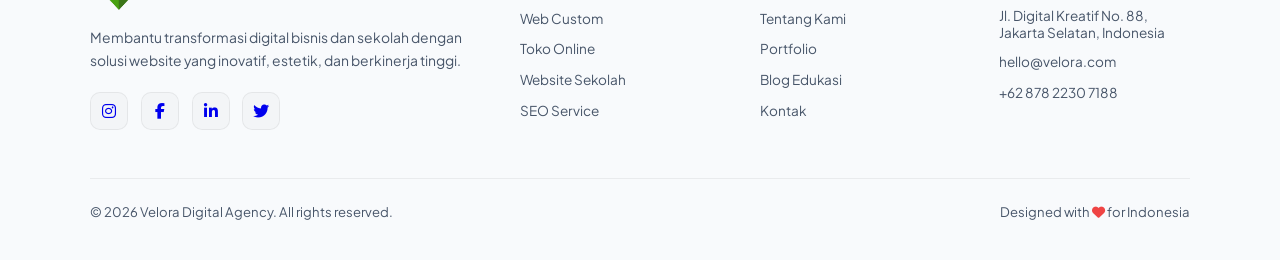
==== commit 99a3b200: "perbaiki teks" ====
--- a/index.html
+++ b/index.html
@@ -44,15 +44,18 @@
     <header class="hero" id="home">
         <div class="hero-bg-grid"></div>
         <div class="hero-content">
+            <!-- 
             <div class="hero-badge">
                 <span></span> Terpercaya oleh 100+ Bisnis di Indonesia
             </div>
+            -->
             <h1>Transformasi <span class="gradient-text">Ide Digital</span> Menjadi Realitas</h1>
             <p>Kami membangun website modern, responsif, dan performa tinggi untuk membantu bisnis Anda tumbuh lebih cepat di era digital.</p>
             <div class="hero-buttons">
                 <a href="#services" class="btn-primary">Lihat Layanan</a>
                 <a href="#school" class="btn-outline">Paket Sekolah</a>
             </div>
+            <!-- 
             <div class="hero-stats">
                 <div class="stat">
                     <h3>150<span>+</span></h3>
@@ -67,6 +70,7 @@
                     <p>Pengalaman</p>
                 </div>
             </div>
+            -->
         </div>
     </header>
 
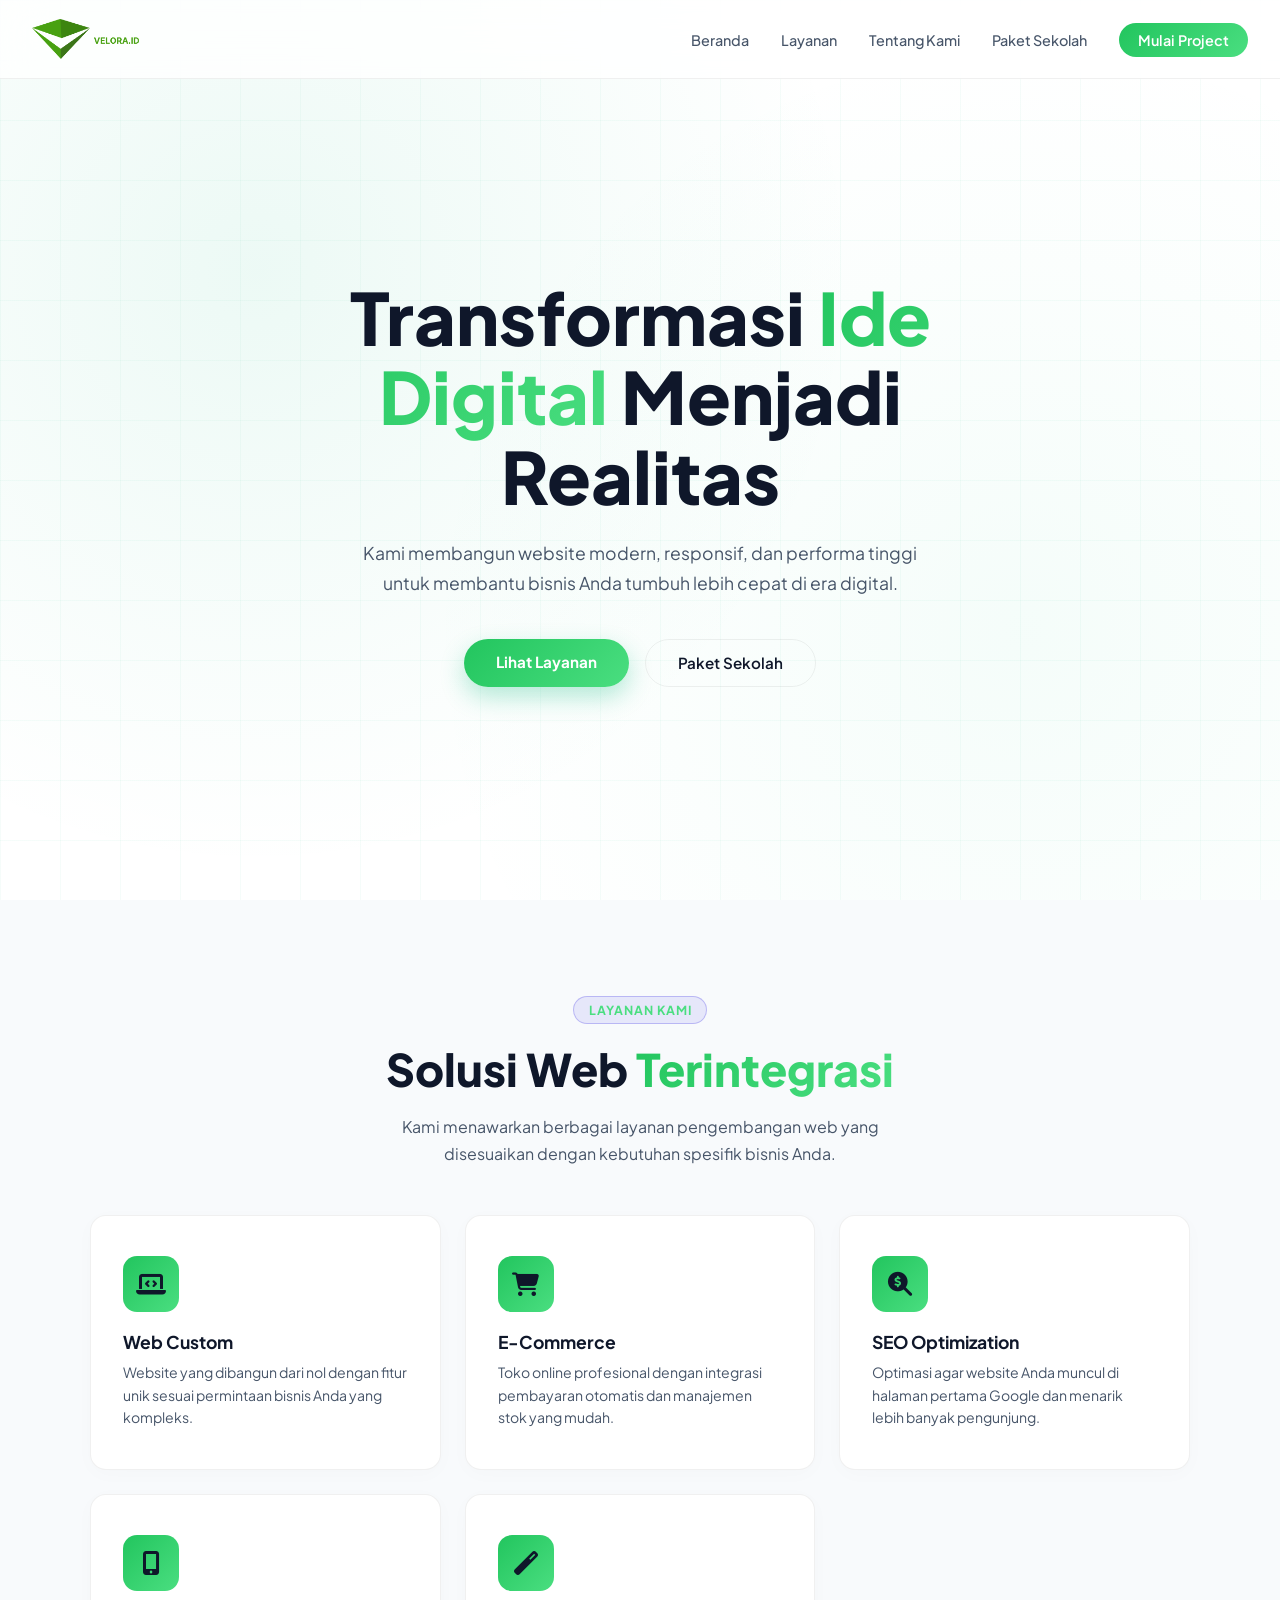
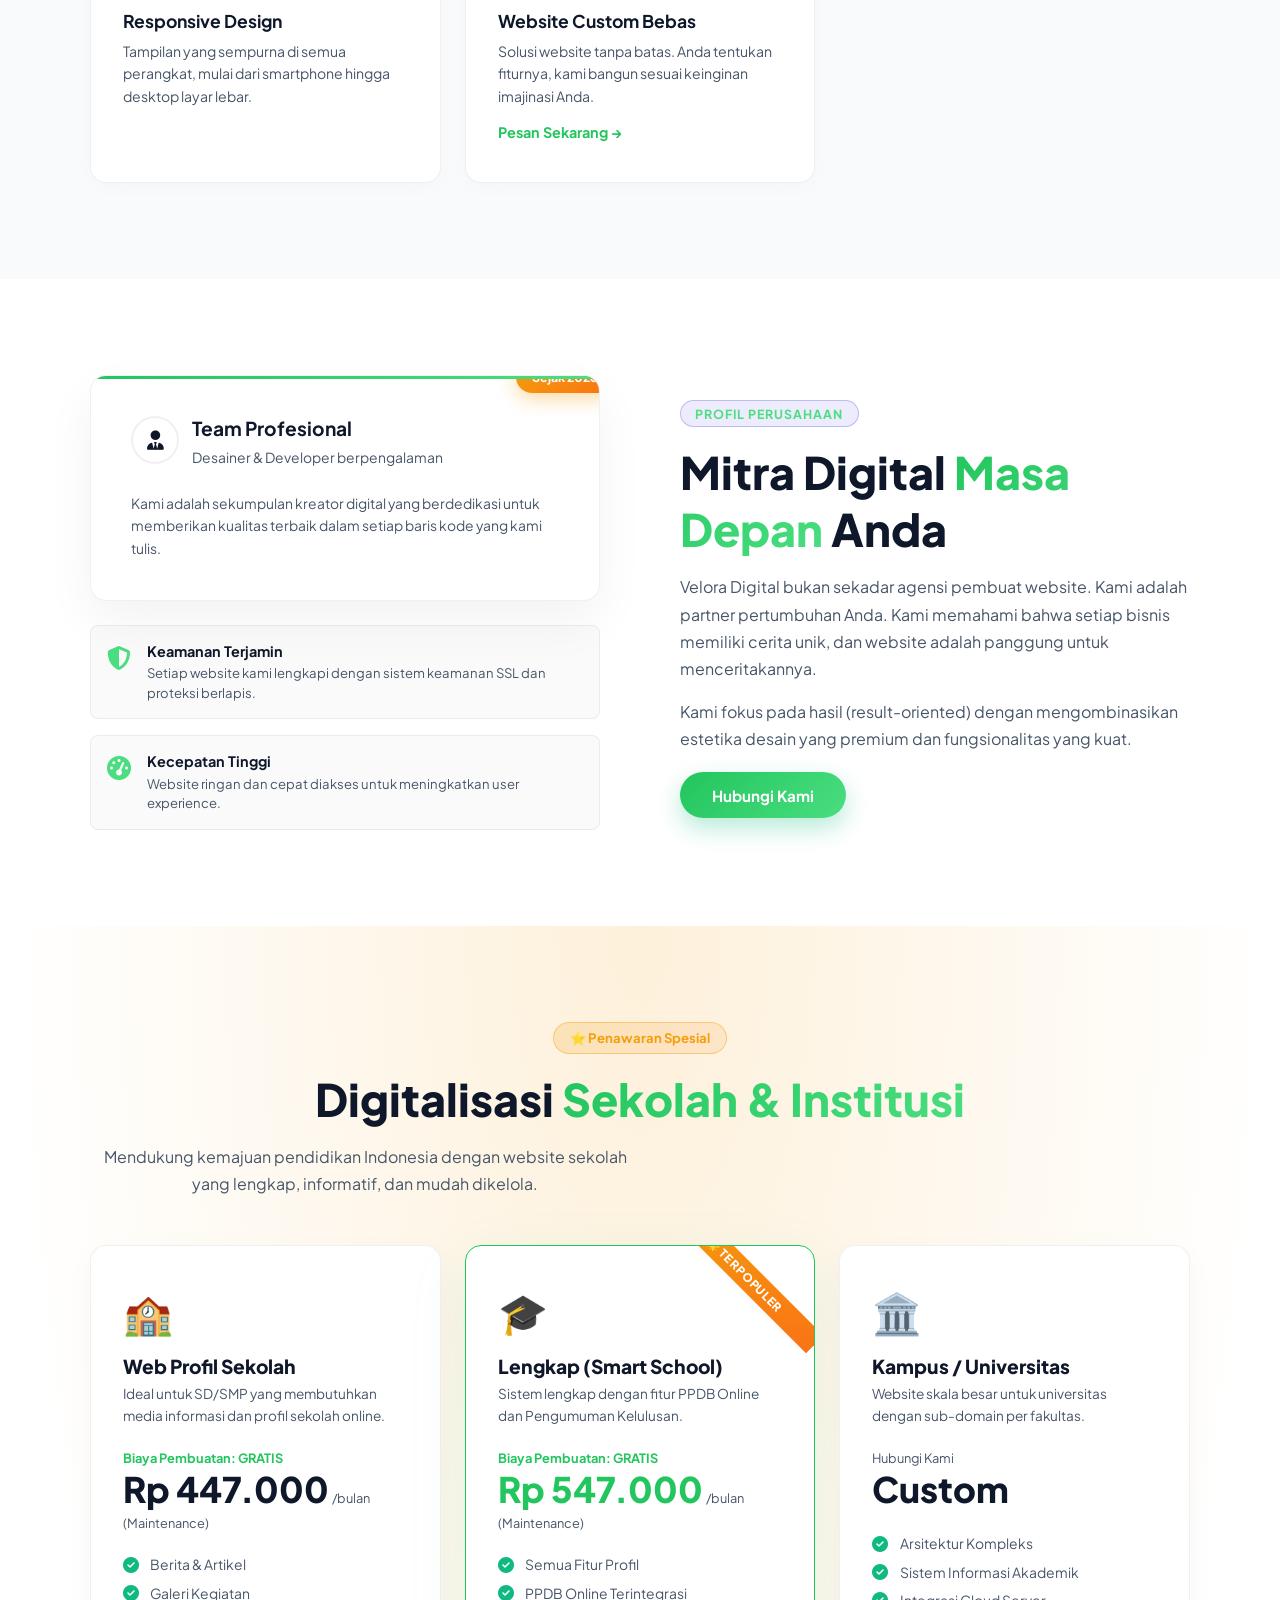
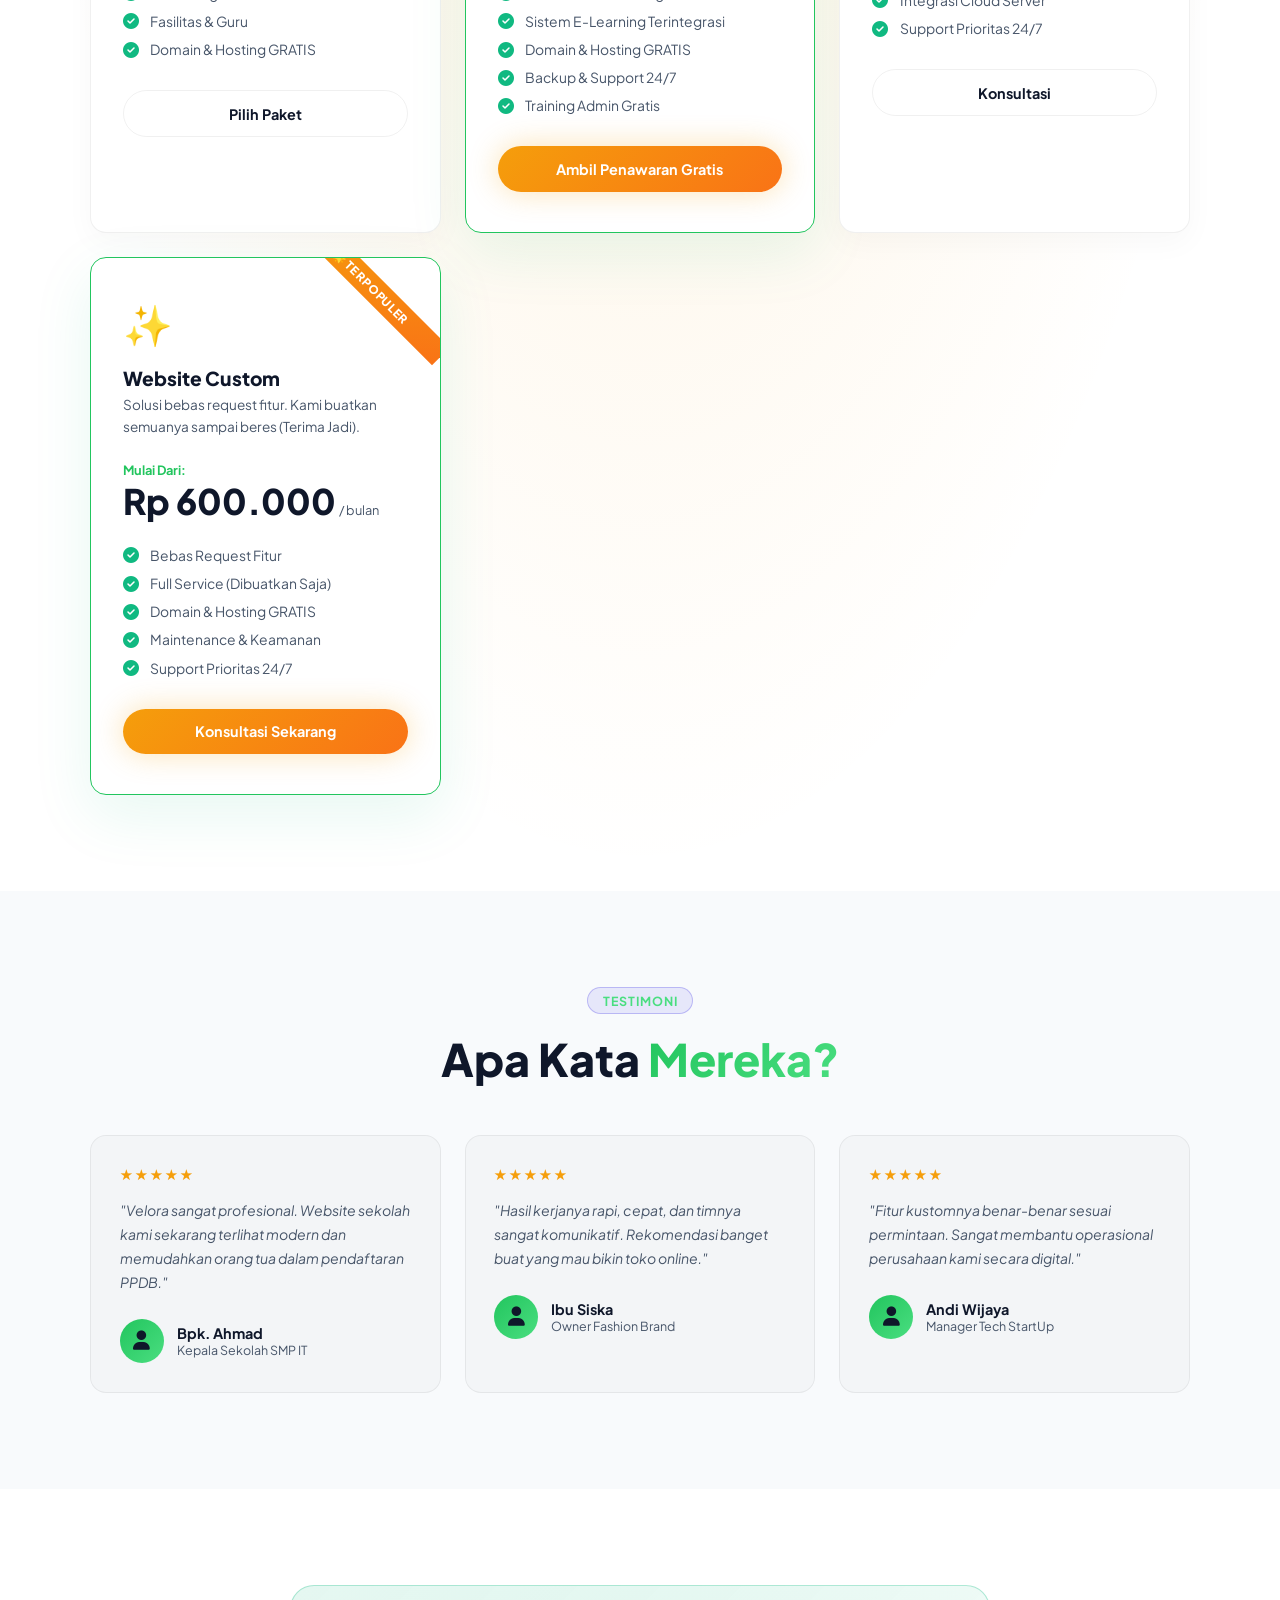
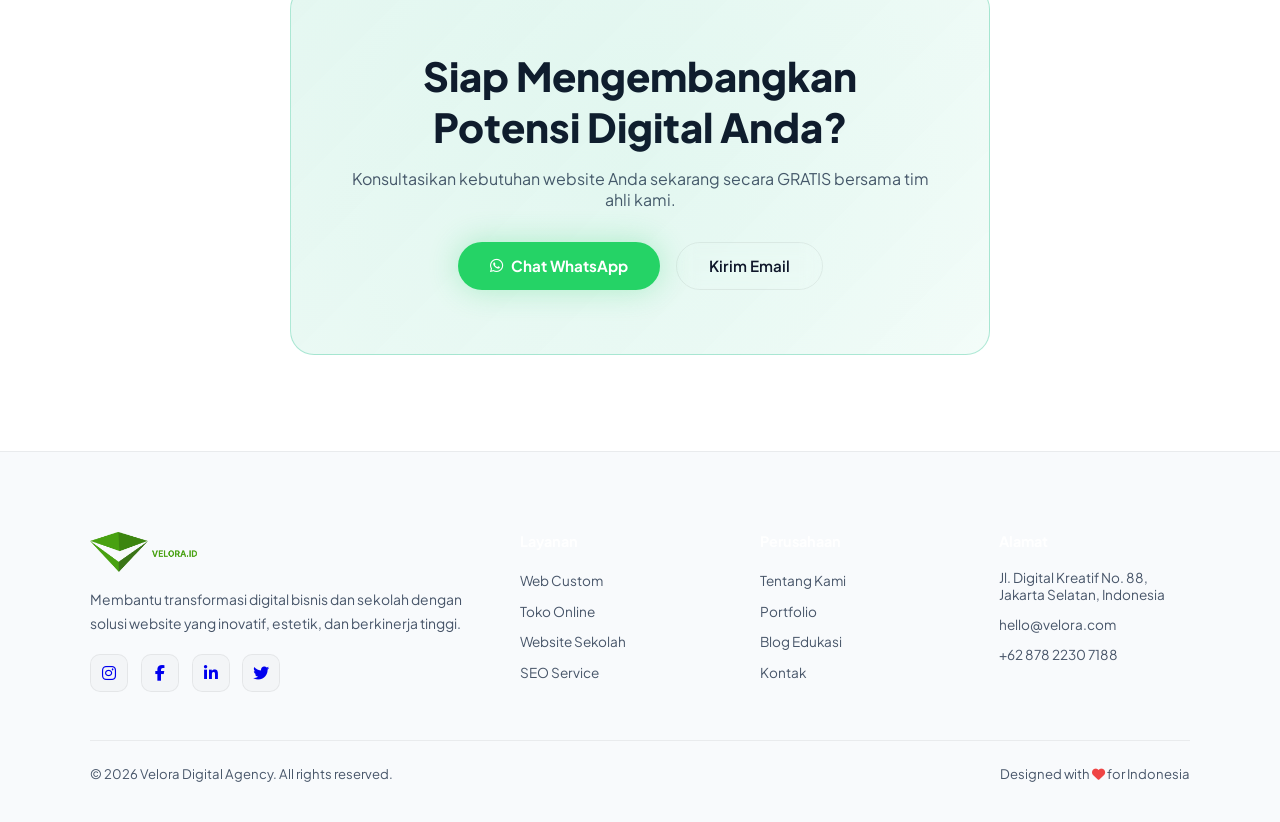
==== commit 87204800: "perbaiki card" ====
--- a/index.html
+++ b/index.html
@@ -220,6 +220,24 @@
                     </ul>
                     <a href="https://api.whatsapp.com/send?phone=6287822307188&text=Halo%20Velora%20Digital%2C%20saya%20tertarik%20untuk%20konsultasi%20mengenai%20paket%20kampus." target="_blank" class="pkg-btn pkg-btn-outline">Konsultasi</a>
                 </div>
+                <div class="package-card featured reveal reveal-delay-4">
+                    <div class="package-icon">✨</div>
+                    <h3 class="package-name">Website Custom</h3>
+                    <p class="package-desc">Solusi bebas request fitur. Kami buatkan semuanya sampai beres (Terima Jadi).</p>
+                    <div class="package-price">
+                        <span class="price-from" style="color: var(--primary); font-weight: 700;">Mulai Dari:</span>
+                        <span class="price">Rp 600.000</span>
+                        <span class="price-period">/ bulan</span>
+                    </div>
+                    <ul class="package-features">
+                        <li><i class="fas fa-check-circle check"></i> Bebas Request Fitur</li>
+                        <li><i class="fas fa-check-circle check"></i> Full Service (Dibuatkan Saja)</li>
+                        <li><i class="fas fa-check-circle check"></i> Domain & Hosting GRATIS</li>
+                        <li><i class="fas fa-check-circle check"></i> Maintenance & Keamanan</li>
+                        <li><i class="fas fa-check-circle check"></i> Support Prioritas 24/7</li>
+                    </ul>
+                    <a href="https://api.whatsapp.com/send?phone=6287822307188&text=Halo%20Velora%20Digital%2C%20saya%20tertarik%20dengan%20Paket%20Website%20Custom%20600rb." target="_blank" class="pkg-btn pkg-btn-gold">Konsultasi Sekarang</a>
+                </div>
             </div>
         </div>
     </section>
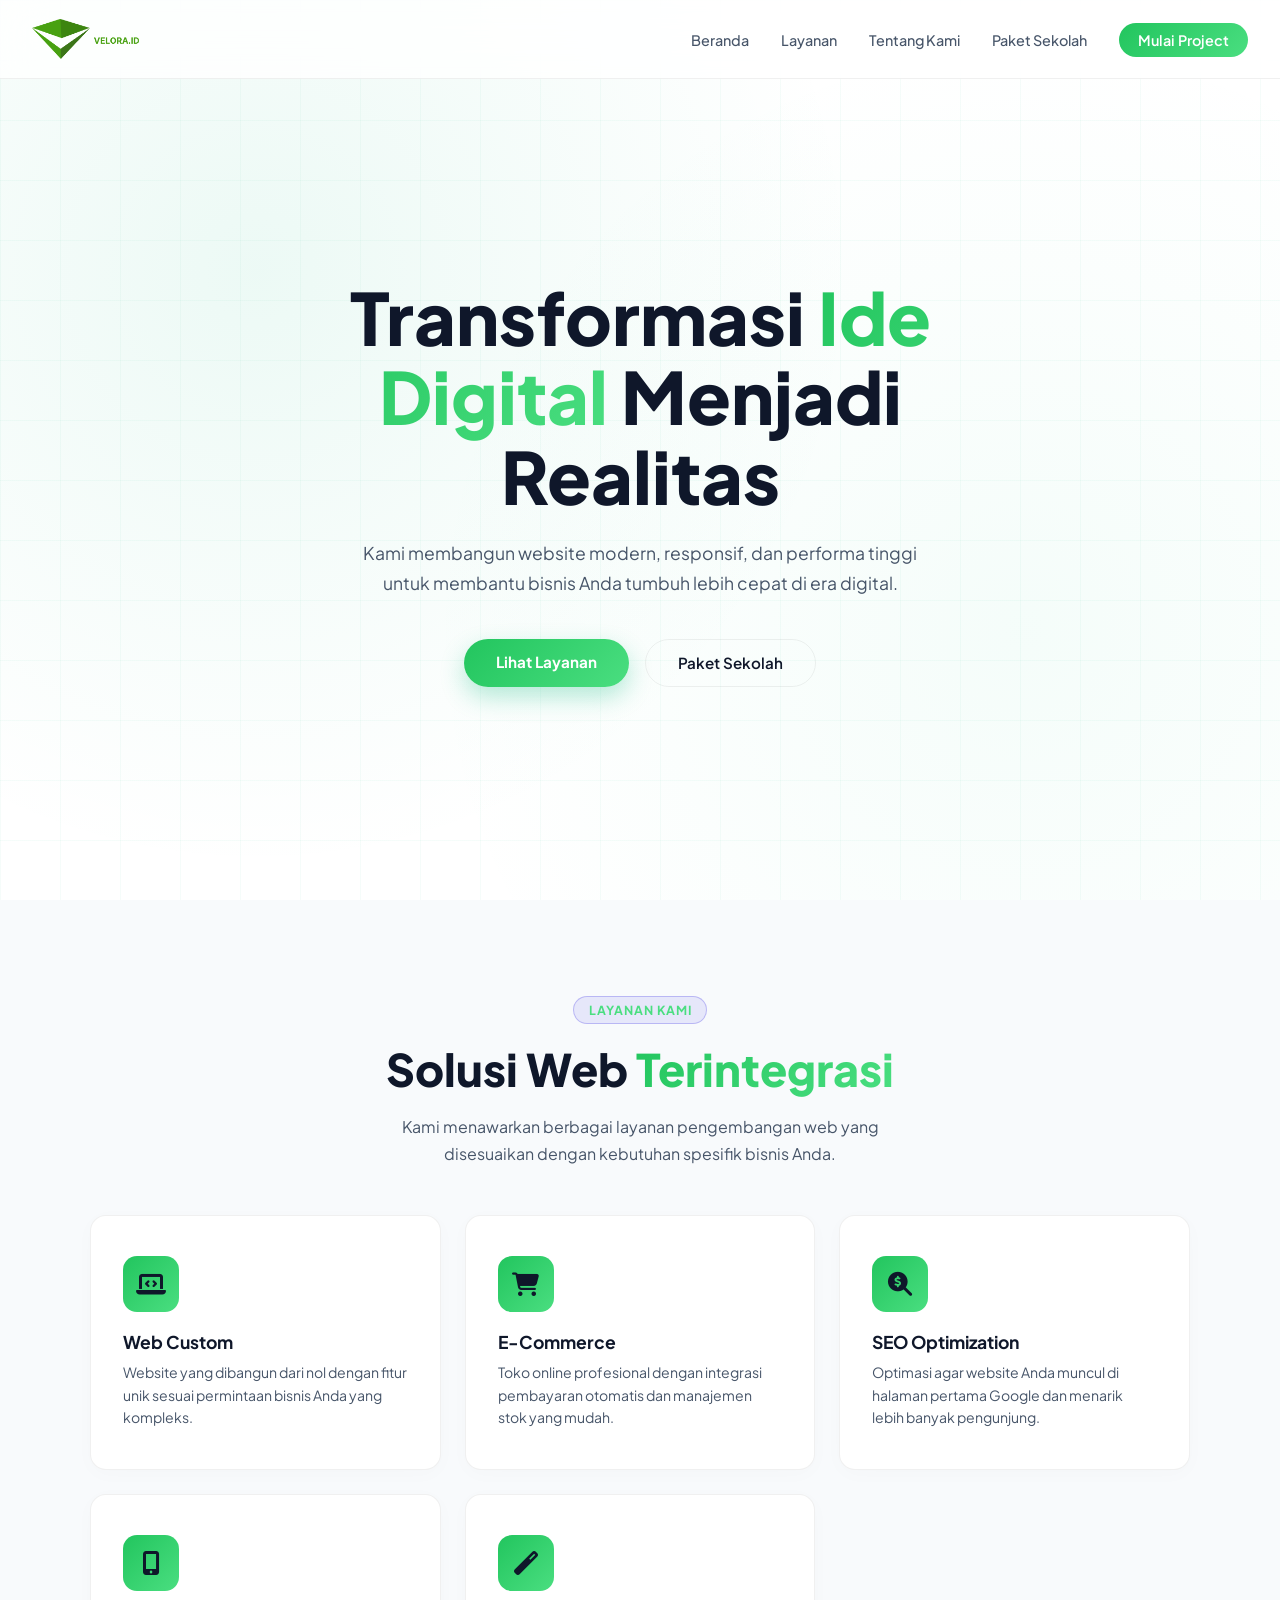
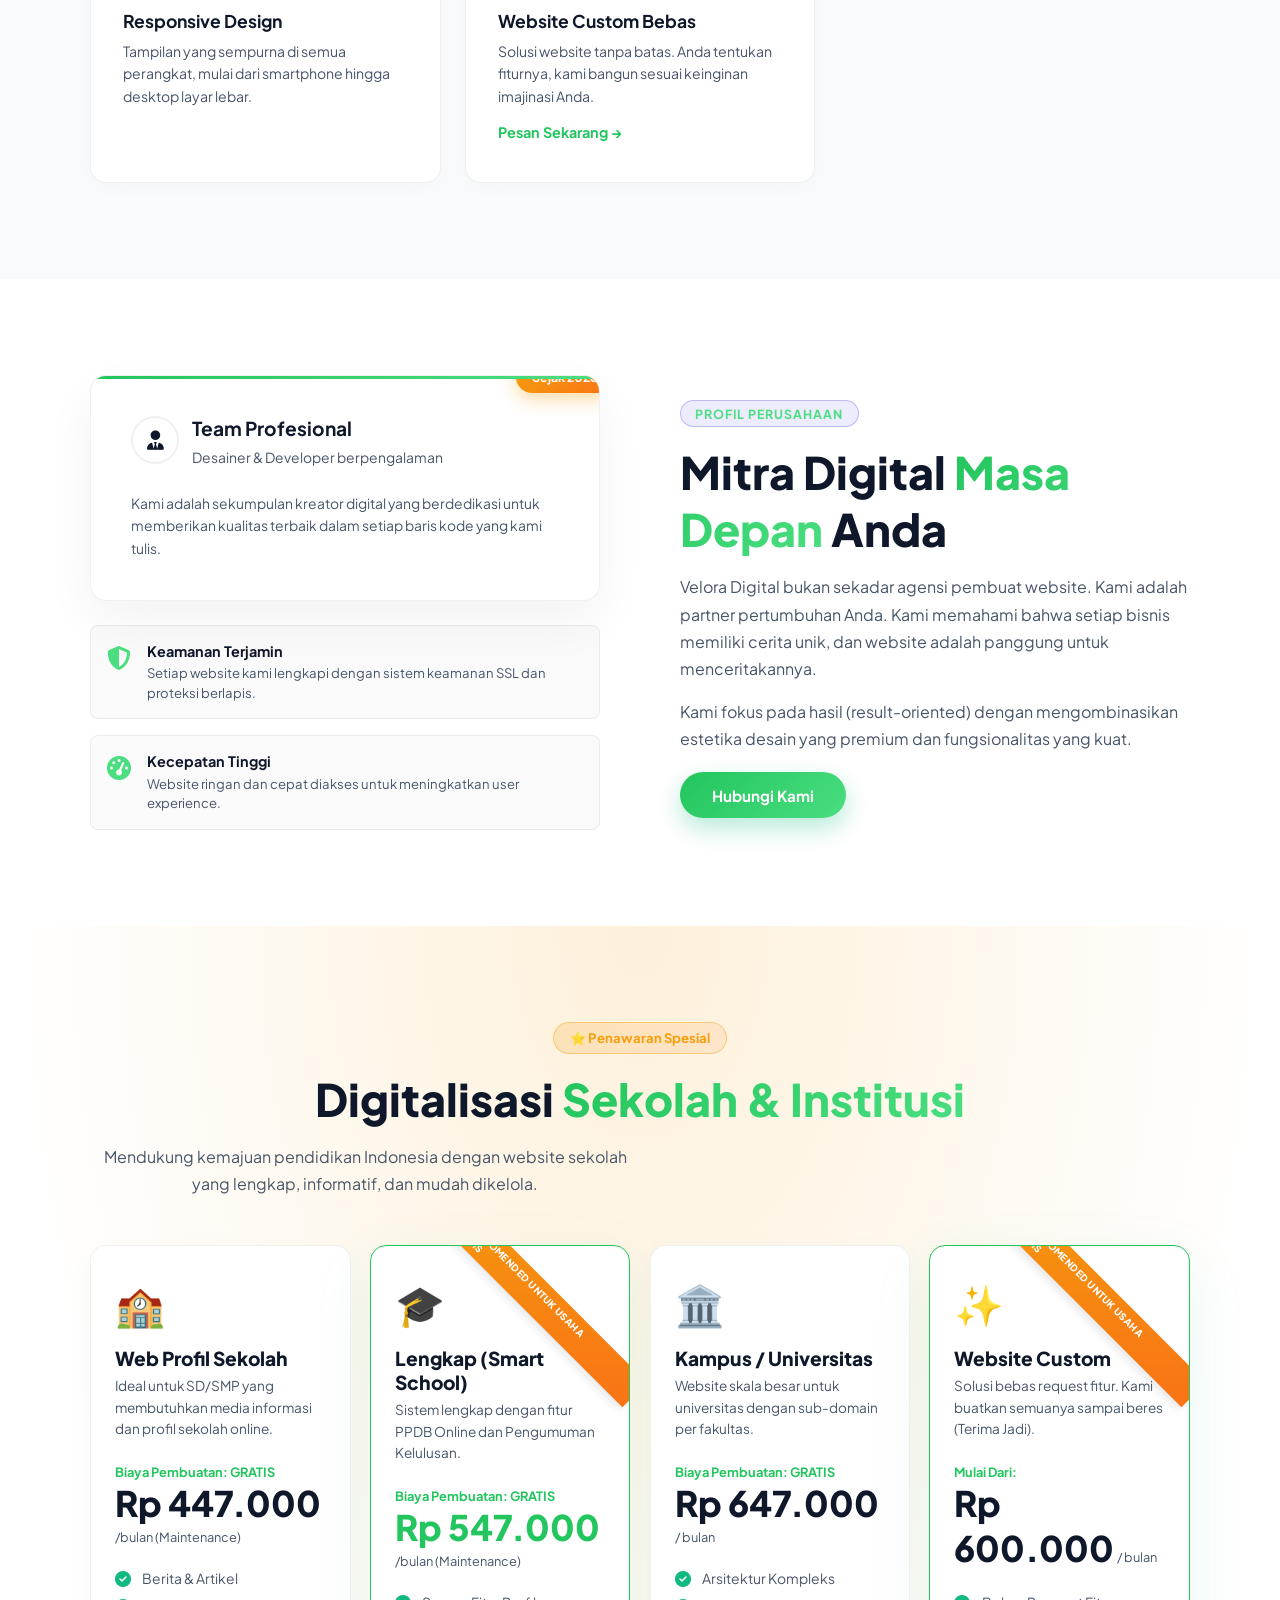
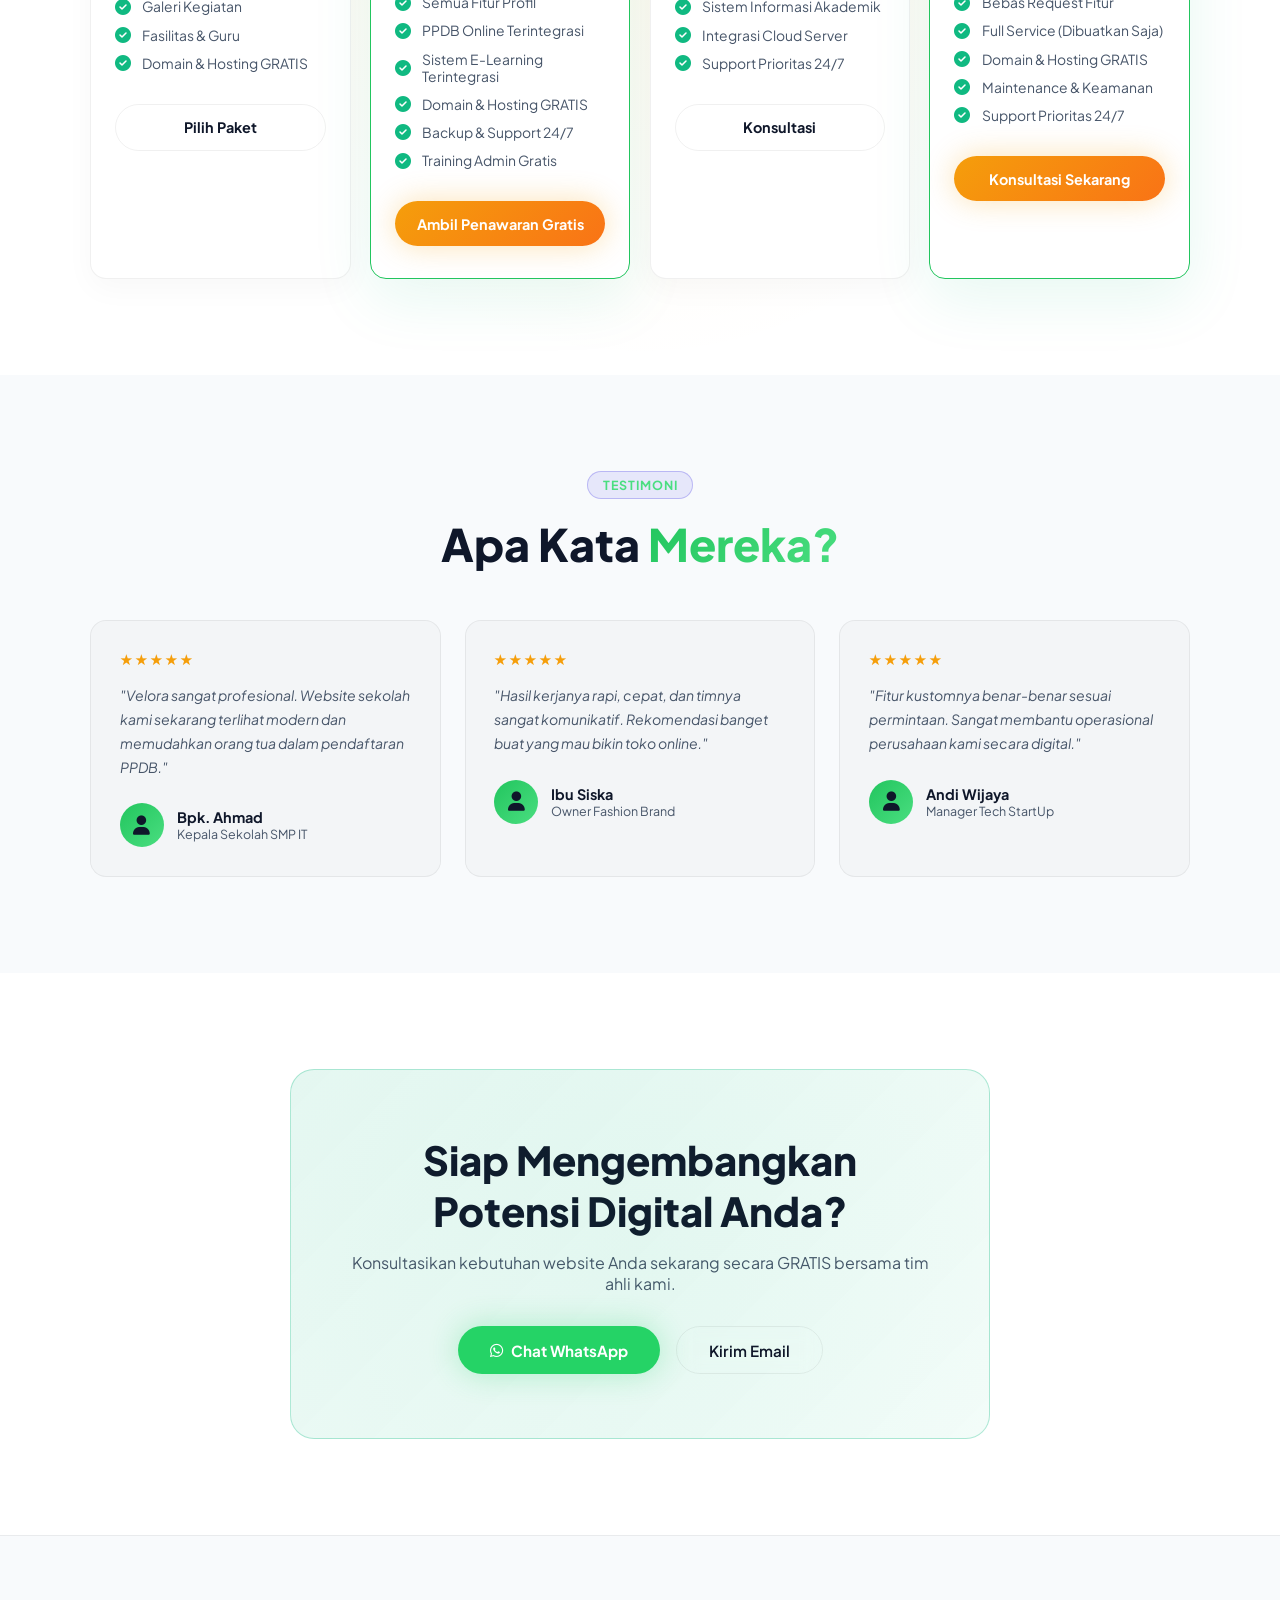
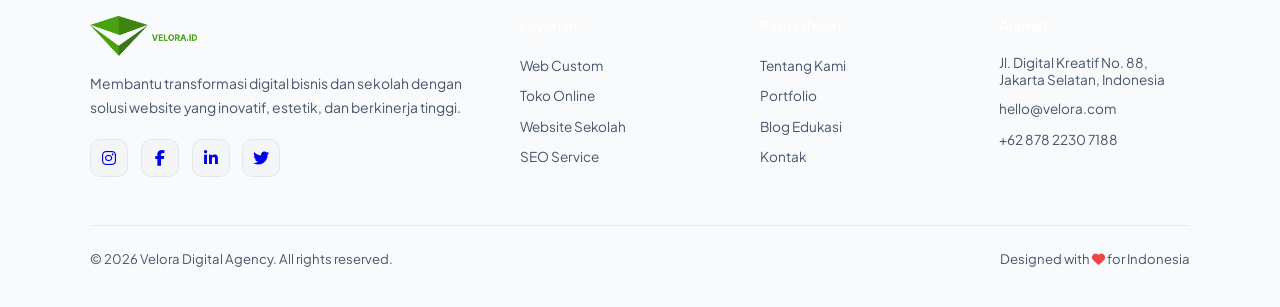
==== commit 7fbb8dd8: "perbaikkan" ====
--- a/index.html
+++ b/index.html
@@ -209,8 +209,9 @@
                     <h3 class="package-name">Kampus / Universitas</h3>
                     <p class="package-desc">Website skala besar untuk universitas dengan sub-domain per fakultas.</p>
                     <div class="package-price">
-                        <span class="price-from">Hubungi Kami</span>
-                        <span class="price">Custom</span>
+                        <span class="price-from" style="color: var(--primary); font-weight: 700;">Biaya Pembuatan: GRATIS</span>
+                        <span class="price">Rp 647.000</span>
+                        <span class="price-period">/ bulan</span>
                     </div>
                     <ul class="package-features">
                         <li><i class="fas fa-check-circle check"></i> Arsitektur Kompleks</li>
--- a/style.css
+++ b/style.css
@@ -280,24 +280,29 @@
   font-size: 0.82rem; font-weight: 700; margin-bottom: 1rem;
 }
 .packages-grid {
-  display: grid; grid-template-columns: repeat(auto-fit, minmax(300px, 1fr));
-  gap: 1.5rem; position: relative;
+  display: grid; 
+  grid-template-columns: repeat(4, 1fr); /* Memaksa 4 kolom sejajar */
+  gap: 1.2rem; 
+  position: relative;
 }
 .package-card {
   background: #fff; border: 1px solid var(--glass-border);
-  border-radius: var(--radius); padding: 2.5rem 2rem;
+  border-radius: var(--radius); padding: 2rem 1.5rem; /* Padding lebih kecil */
   transition: all 0.3s; position: relative; overflow: hidden;
   box-shadow: 0 10px 30px rgba(0,0,0,0.03);
+  display: flex;
+  flex-direction: column;
 }
 .package-card.featured {
   border-color: var(--primary); background: #fff;
   transform: scale(1.02); box-shadow: 0 20px 60px rgba(16,185,129,0.1);
 }
 .package-card.featured::before {
-  content: '🌟 TERPOPULER'; position: absolute; top: 16px; right: -30px;
+  content: '🏆 REKOMENDED UNTUK USAHA BISNIS'; position: absolute; top: 22px; right: -50px;
   background: linear-gradient(135deg, var(--gold), #F97316);
-  color: #fff; padding: 0.3rem 3rem; font-size: 0.72rem; font-weight: 800;
-  transform: rotate(45deg); letter-spacing: 1px;
+  color: #fff; padding: 0.35rem 4rem; font-size: 0.6rem; font-weight: 800;
+  transform: rotate(45deg); letter-spacing: 0.5px;
+  box-shadow: 0 4px 10px rgba(0,0,0,0.1);
 }
 .package-card:hover:not(.featured) { transform: translateY(-5px); border-color: rgba(79,70,229,0.4); }
 .package-card.featured:hover { transform: scale(1.04); }
@@ -556,6 +561,7 @@
   .hamburger { display: flex; }
   .about-grid { grid-template-columns: 1fr; gap: 3rem; }
   .footer-grid { grid-template-columns: 1fr 1fr; }
+  .packages-grid { grid-template-columns: repeat(2, 1fr); } /* 2 Kolom di Tablet */
 }
 @media (max-width: 600px) {
   section { padding: 4rem 1.5rem; }
@@ -565,4 +571,5 @@
   .footer-grid { grid-template-columns: 1fr; }
   .cta-box { padding: 2.5rem 1.5rem; }
   .package-card.featured { transform: scale(1); }
-}
+  .packages-grid { grid-template-columns: 1fr; } /* 1 Kolom di HP */
+}
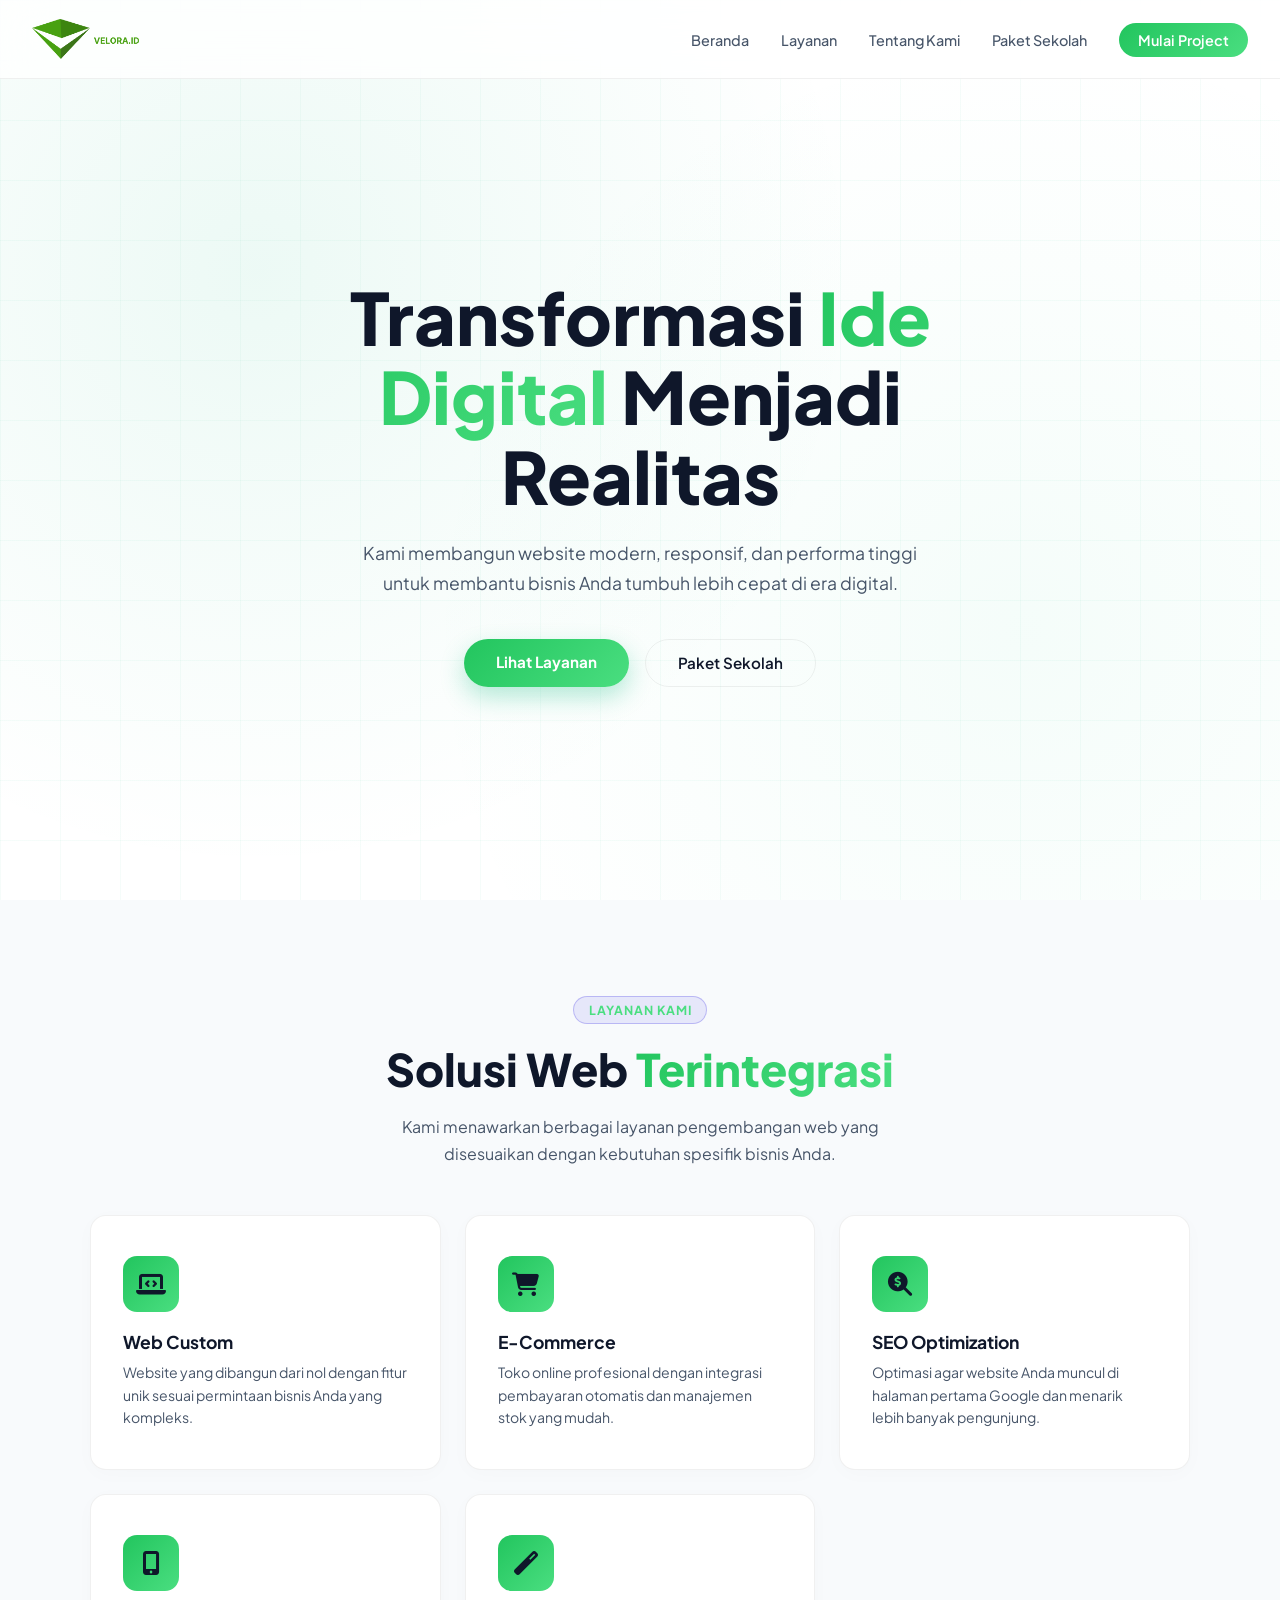
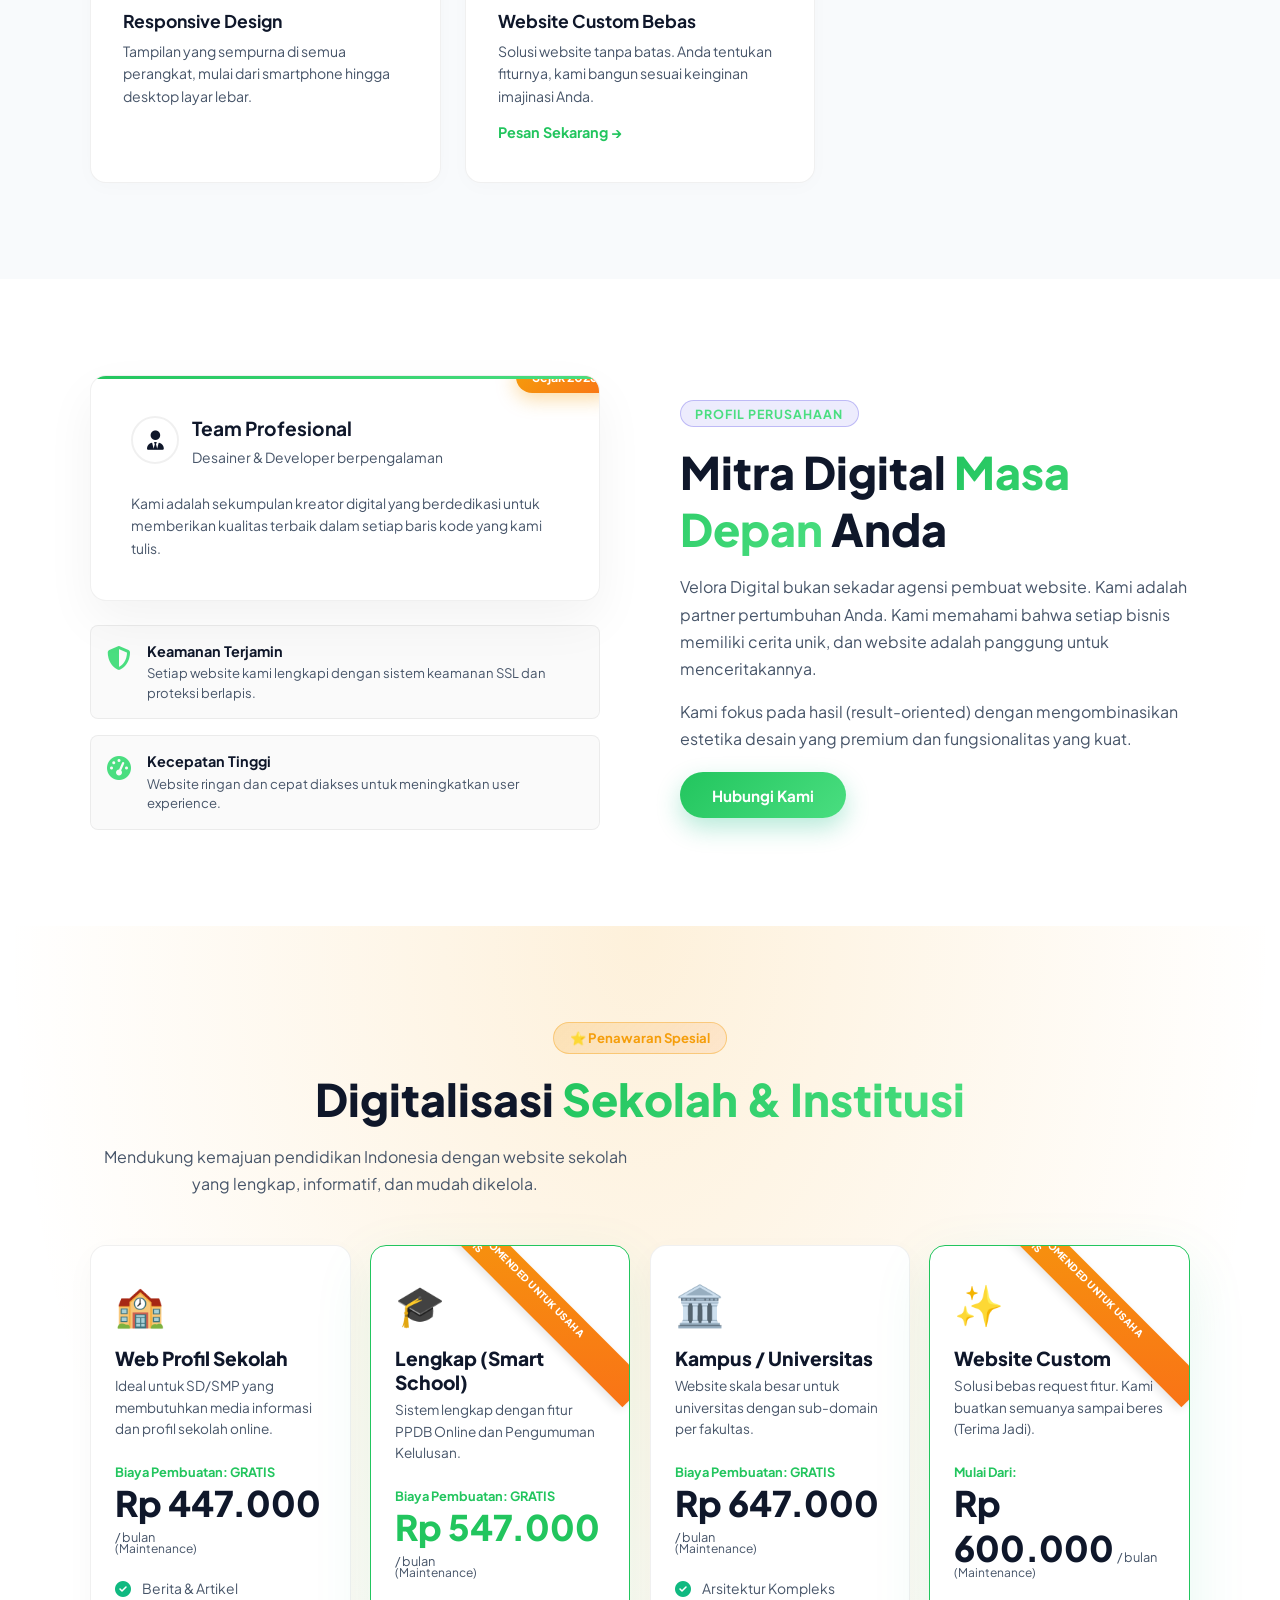
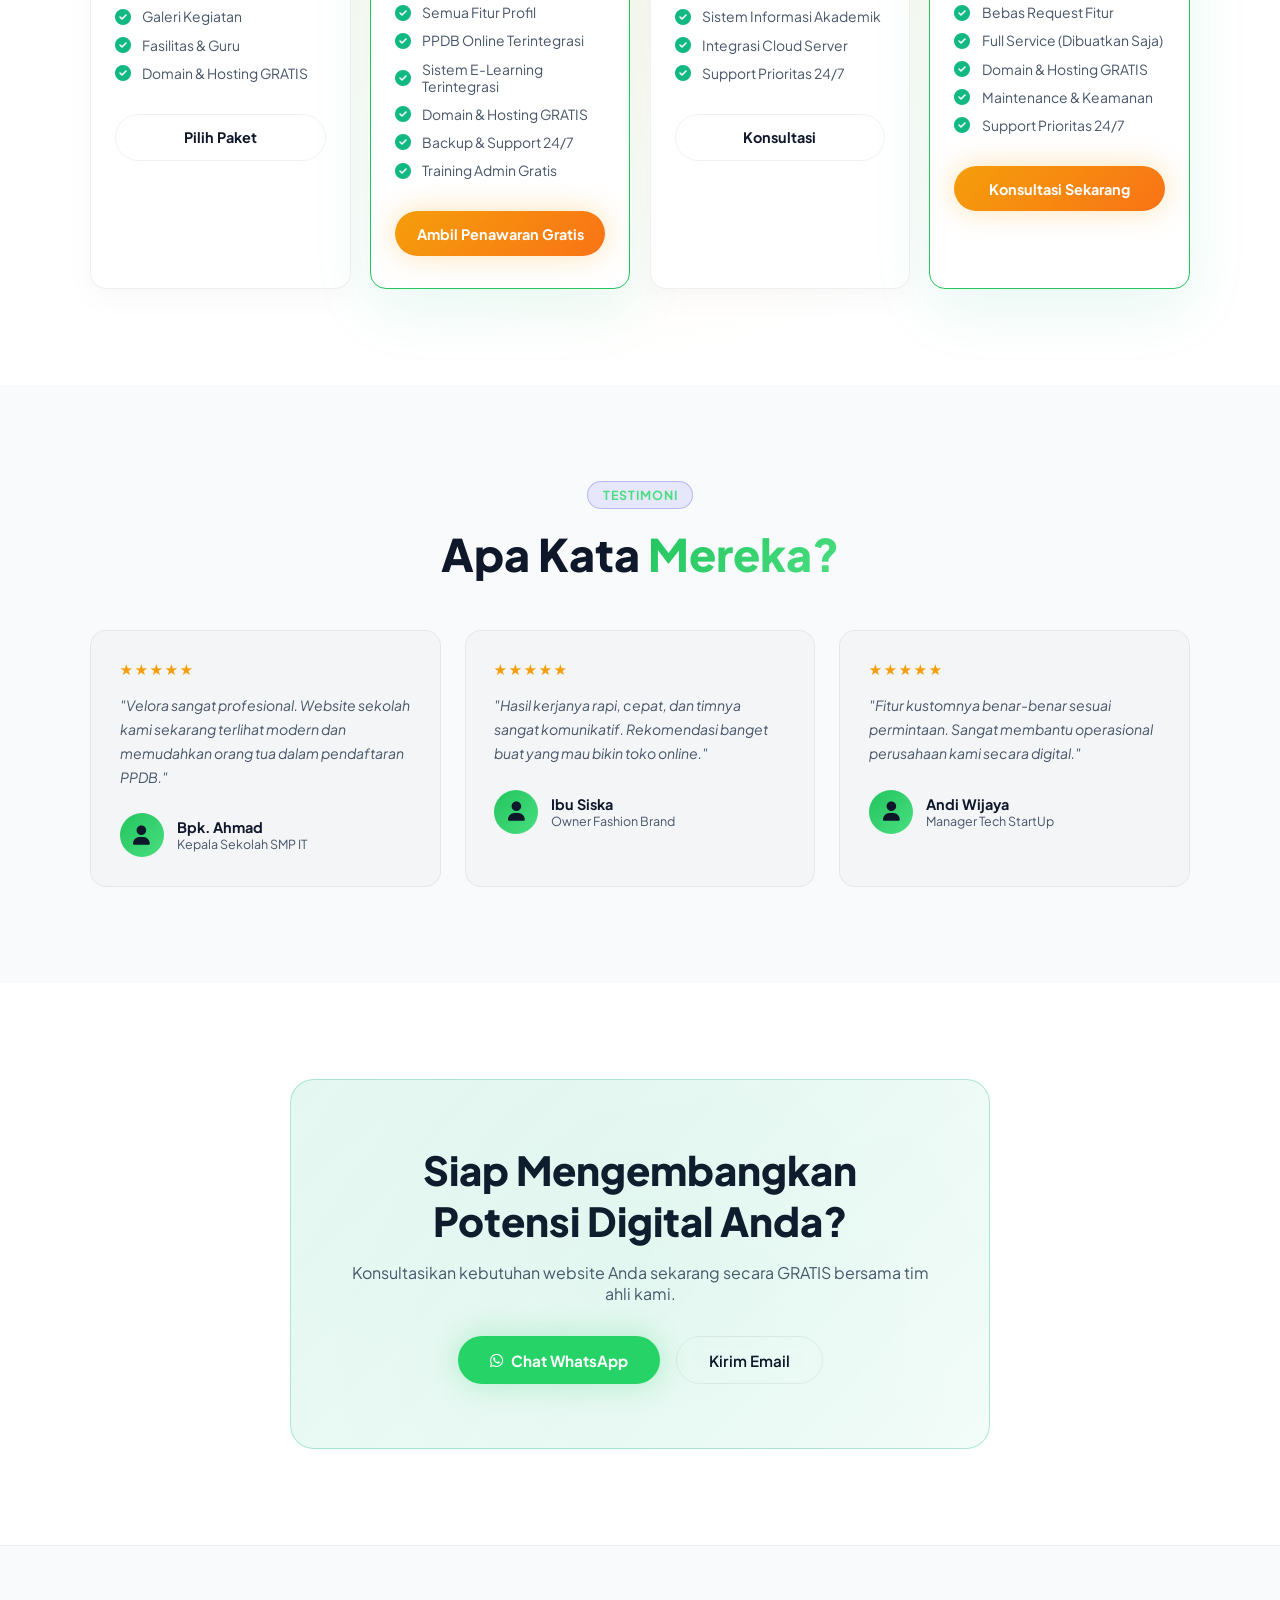
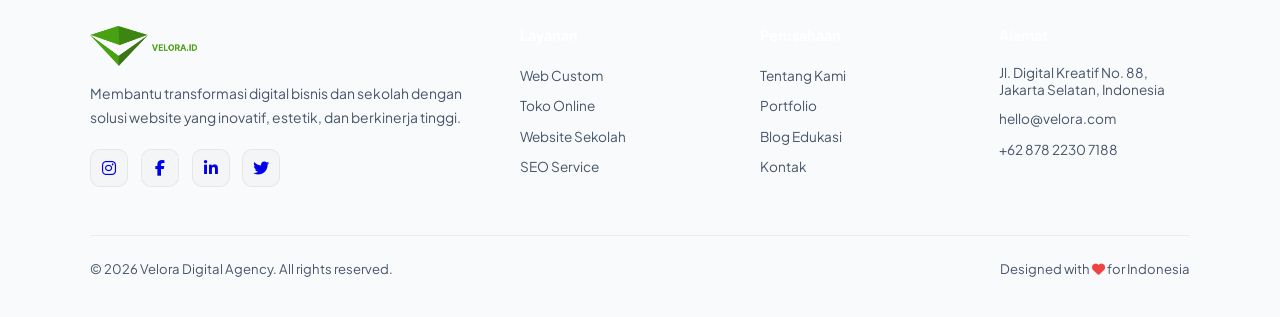
==== commit 9e900447: "perbaikkan" ====
--- a/index.html
+++ b/index.html
@@ -175,7 +175,8 @@
                     <div class="package-price">
                         <span class="price-from" style="color: var(--primary); font-weight: 700;">Biaya Pembuatan: GRATIS</span>
                         <span class="price">Rp 447.000</span>
-                        <span class="price-period">/bulan (Maintenance)</span>
+                        <span class="price-period">/ bulan</span>
+                        <div style="font-size: 0.75rem; color: var(--text-muted); margin-top: -5px;">(Maintenance)</div>
                     </div>
                     <ul class="package-features">
                         <li><i class="fas fa-check-circle check"></i> Berita & Artikel</li>
@@ -192,7 +193,8 @@
                     <div class="package-price">
                         <span class="price-from" style="color: var(--primary); font-weight: 700;">Biaya Pembuatan: GRATIS</span>
                         <span class="price" style="color: var(--primary);">Rp 547.000</span>
-                        <span class="price-period">/bulan (Maintenance)</span>
+                        <span class="price-period">/ bulan</span>
+                        <div style="font-size: 0.75rem; color: var(--text-muted); margin-top: -5px;">(Maintenance)</div>
                     </div>
                     <ul class="package-features">
                         <li><i class="fas fa-check-circle check"></i> Semua Fitur Profil</li>
@@ -212,6 +214,7 @@
                         <span class="price-from" style="color: var(--primary); font-weight: 700;">Biaya Pembuatan: GRATIS</span>
                         <span class="price">Rp 647.000</span>
                         <span class="price-period">/ bulan</span>
+                        <div style="font-size: 0.75rem; color: var(--text-muted); margin-top: -5px;">(Maintenance)</div>
                     </div>
                     <ul class="package-features">
                         <li><i class="fas fa-check-circle check"></i> Arsitektur Kompleks</li>
@@ -229,6 +232,7 @@
                         <span class="price-from" style="color: var(--primary); font-weight: 700;">Mulai Dari:</span>
                         <span class="price">Rp 600.000</span>
                         <span class="price-period">/ bulan</span>
+                        <div style="font-size: 0.75rem; color: var(--text-muted); margin-top: -5px;">(Maintenance)</div>
                     </div>
                     <ul class="package-features">
                         <li><i class="fas fa-check-circle check"></i> Bebas Request Fitur</li>
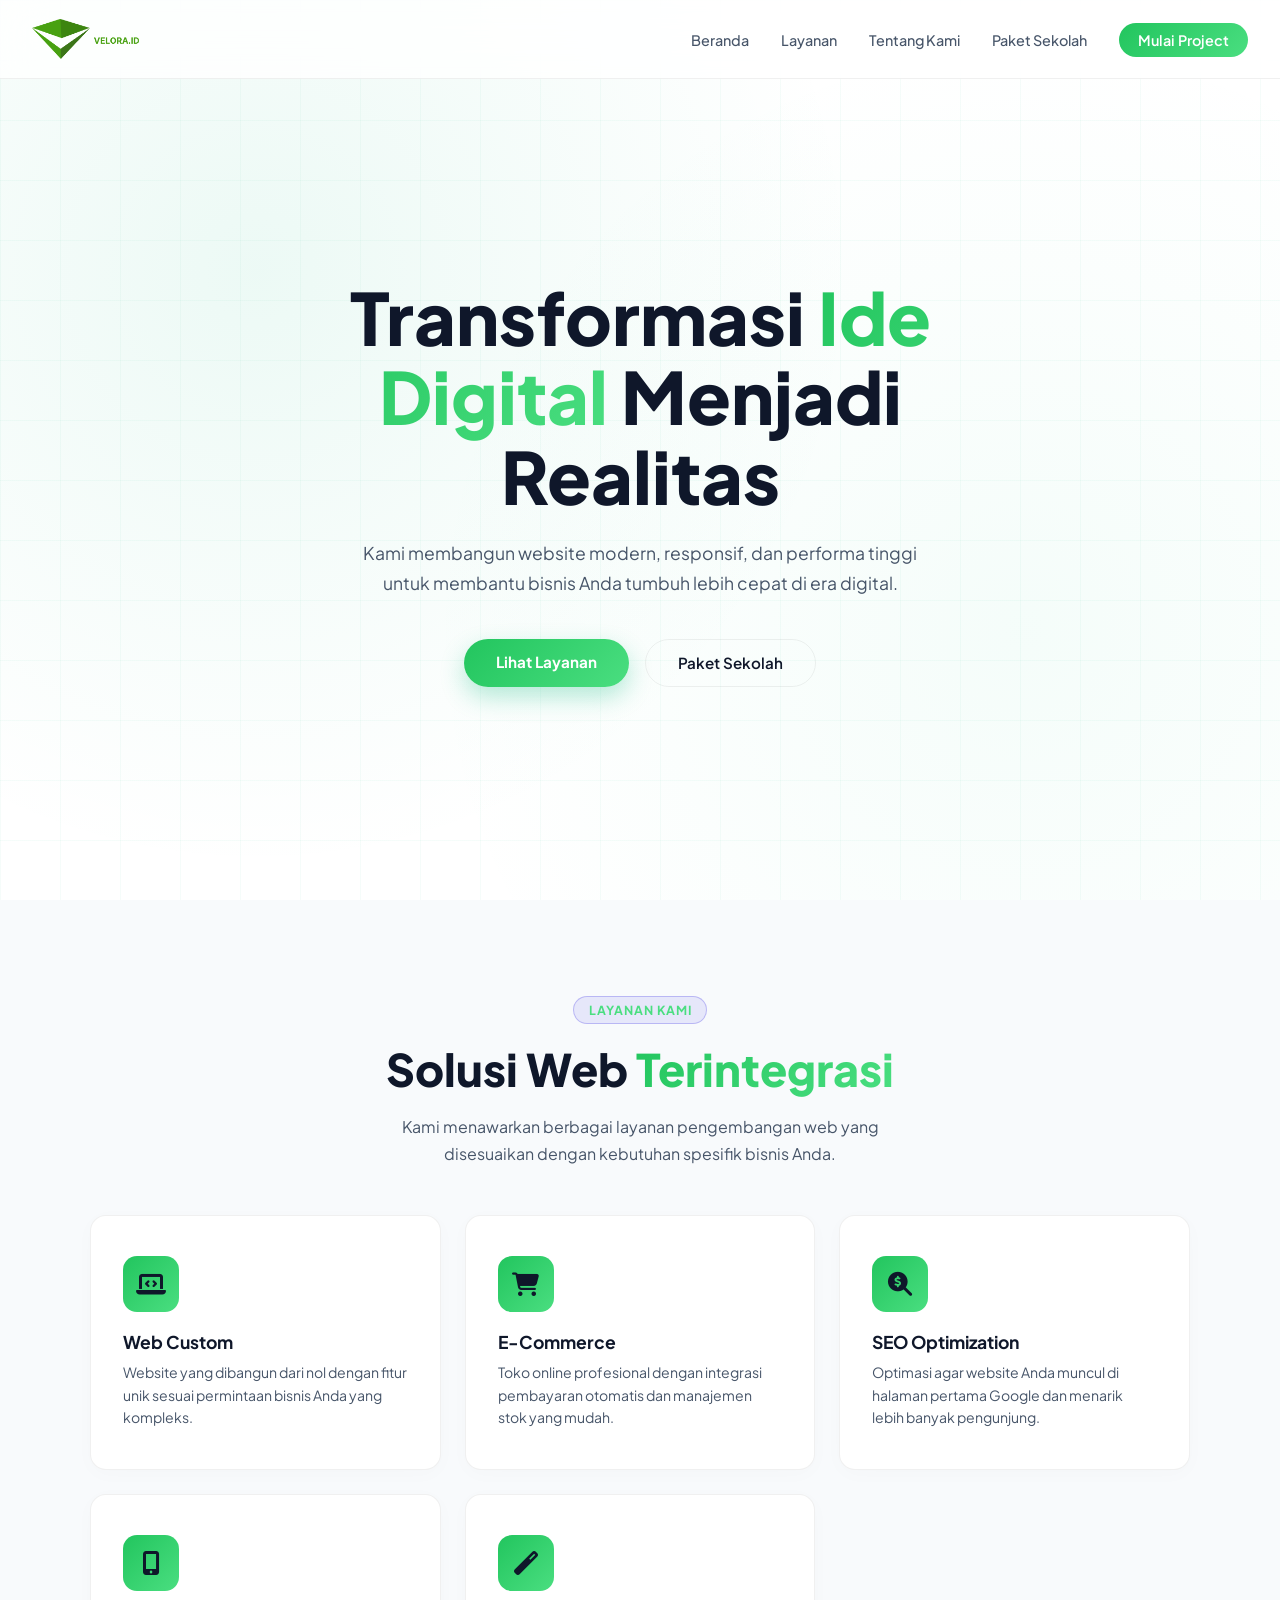
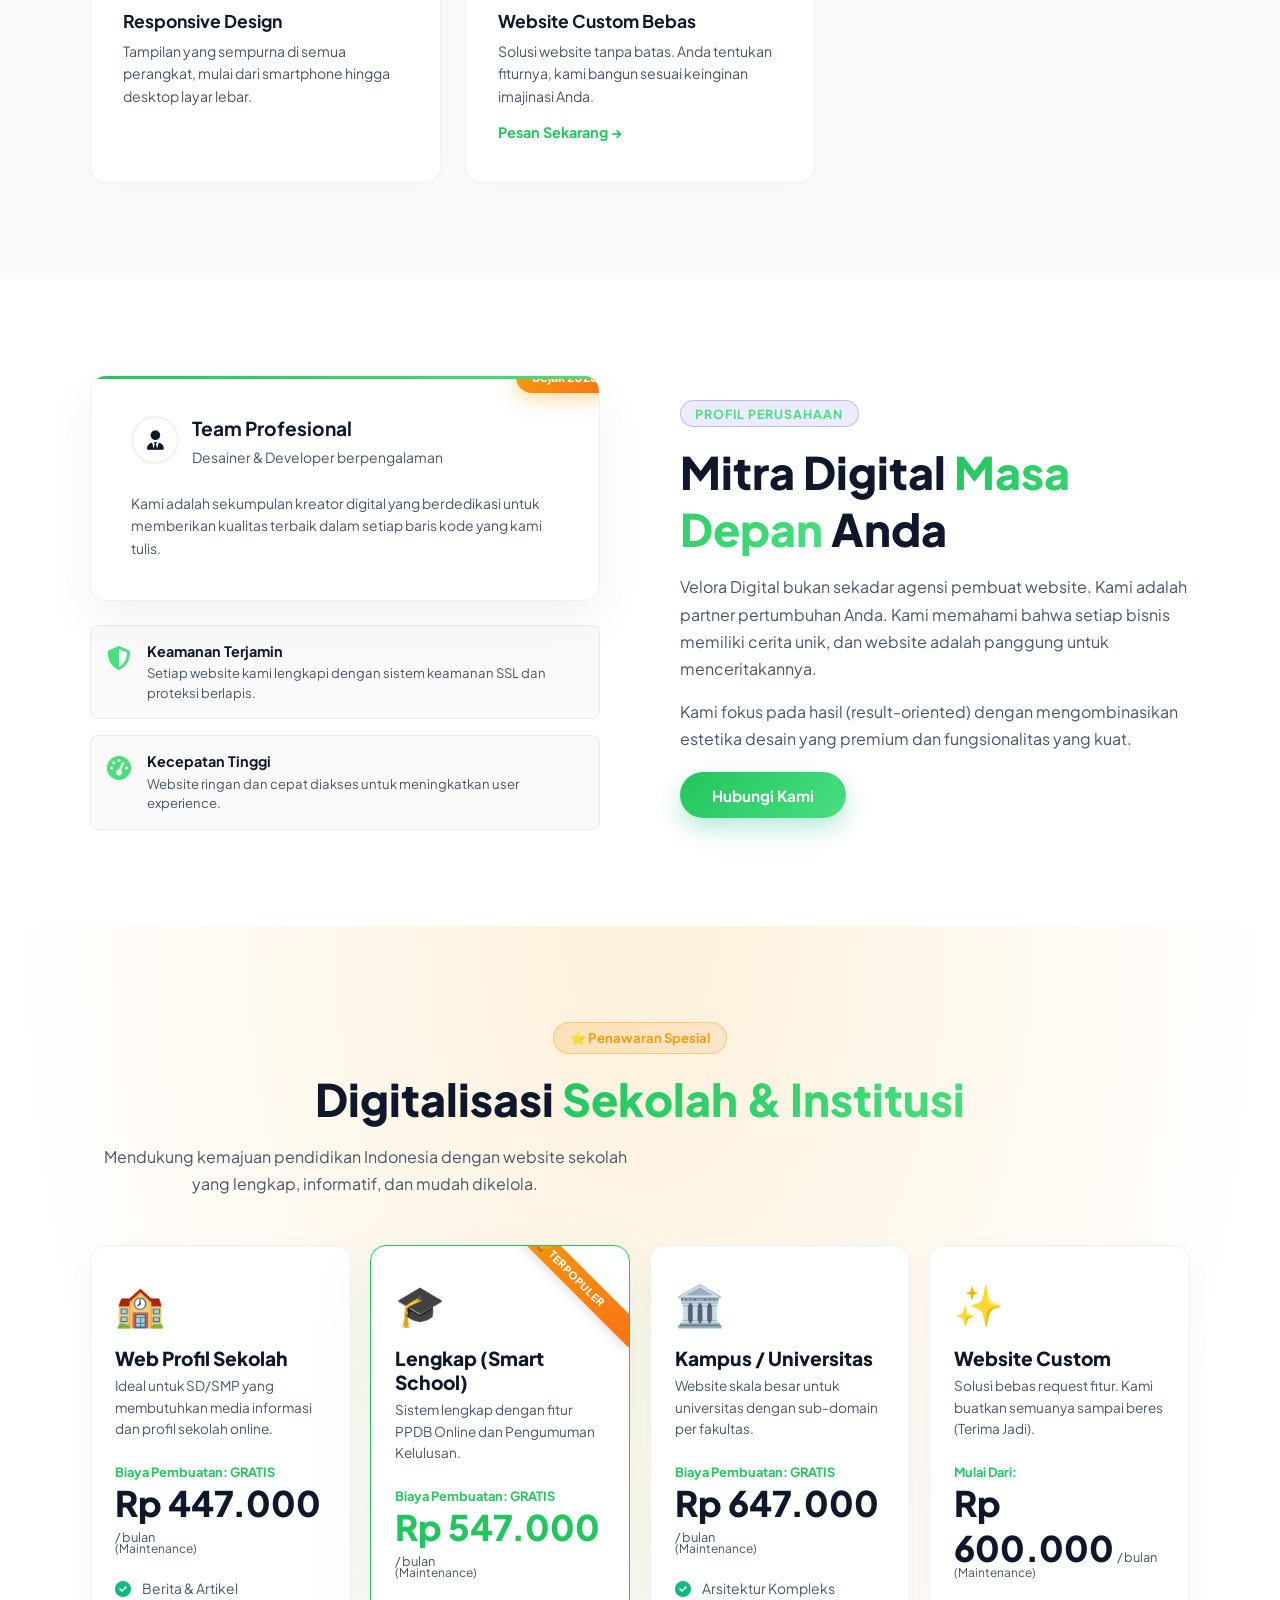
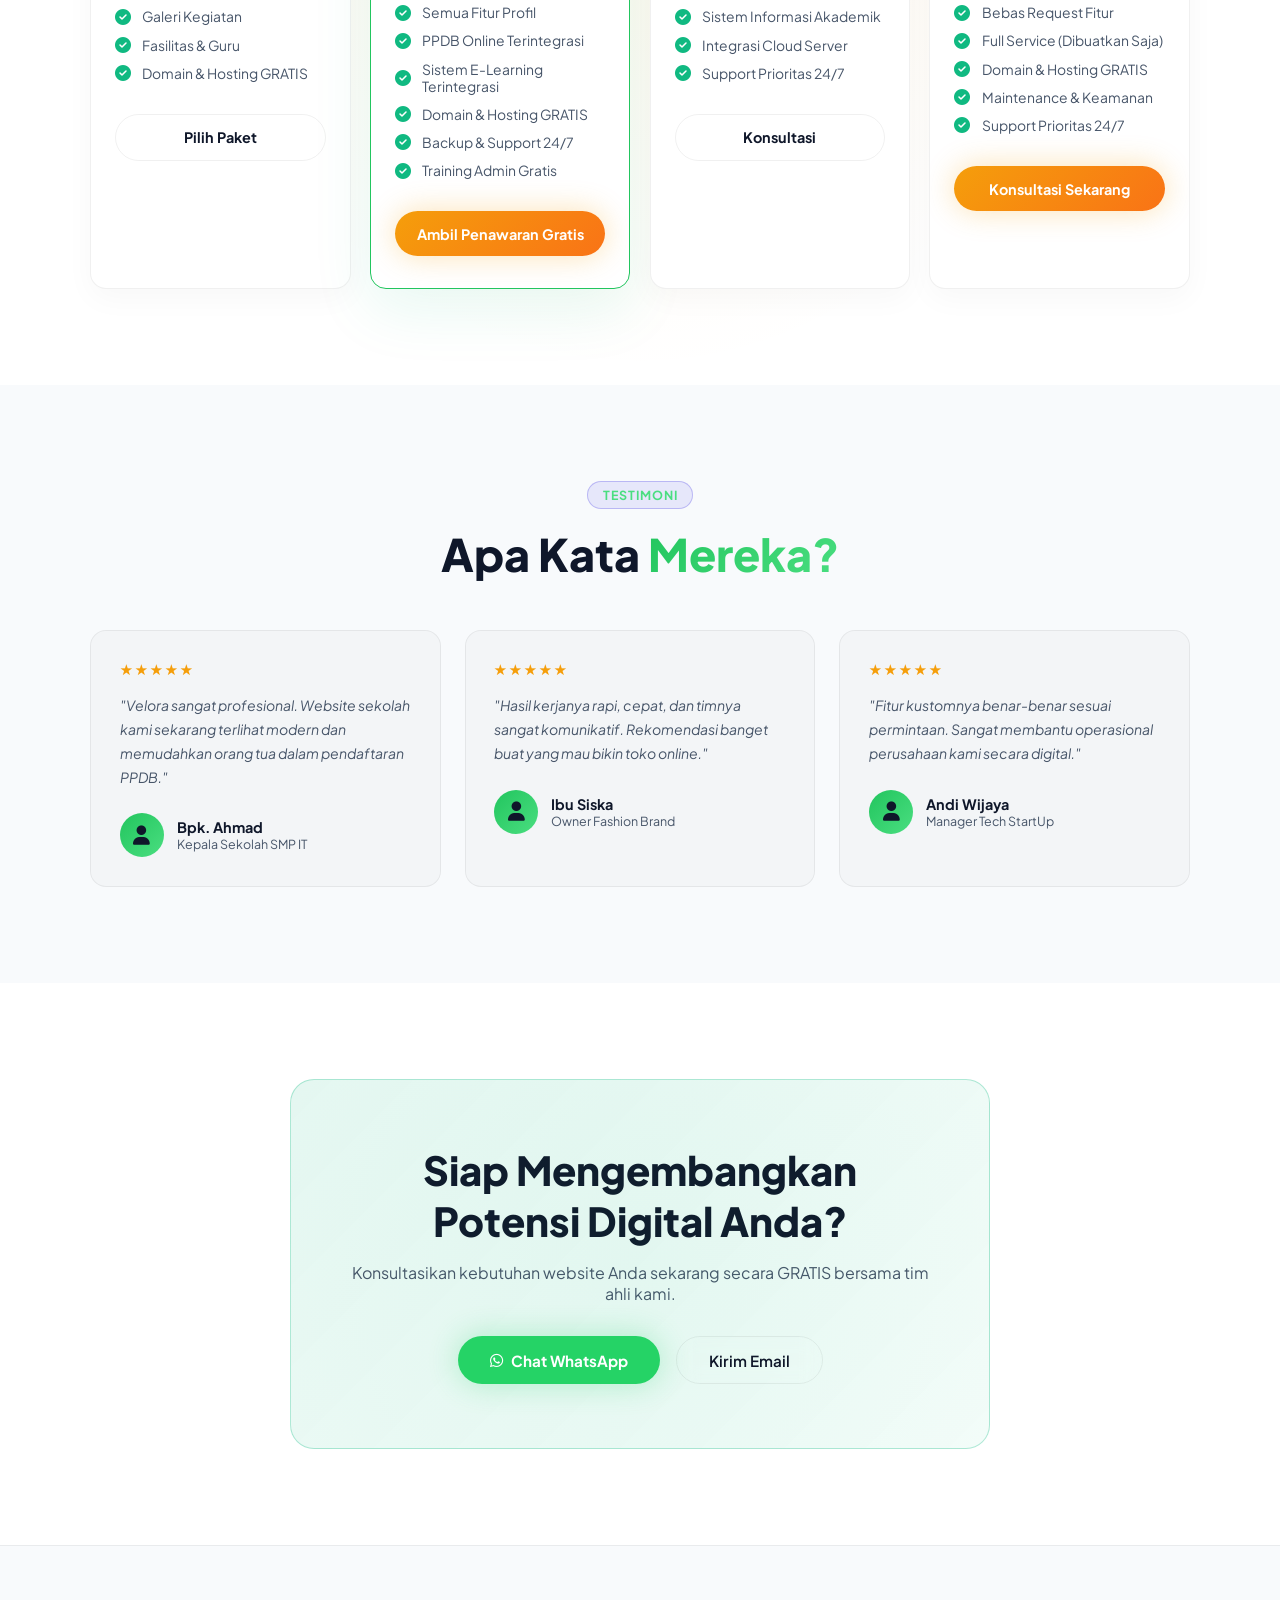
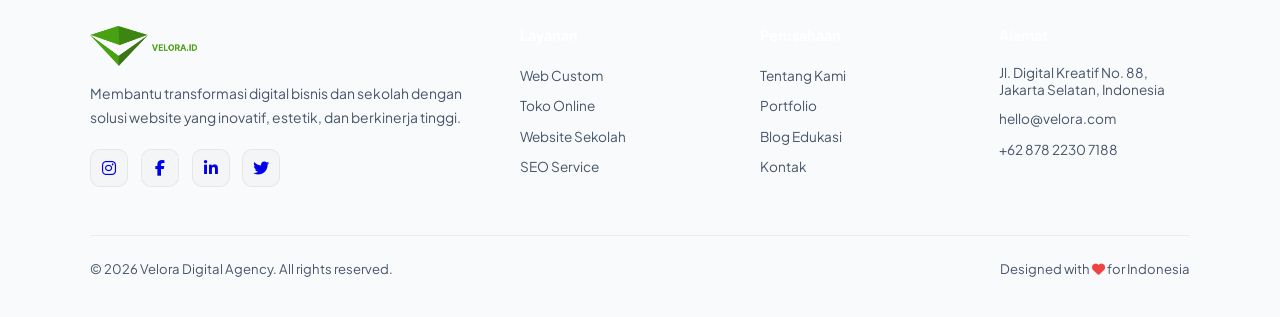
==== commit 8fb5dada: "perbaiki" ====
--- a/index.html
+++ b/index.html
@@ -224,7 +224,7 @@
                     </ul>
                     <a href="https://api.whatsapp.com/send?phone=6287822307188&text=Halo%20Velora%20Digital%2C%20saya%20tertarik%20untuk%20konsultasi%20mengenai%20paket%20kampus." target="_blank" class="pkg-btn pkg-btn-outline">Konsultasi</a>
                 </div>
-                <div class="package-card featured reveal reveal-delay-4">
+                <div class="package-card reveal reveal-delay-4">
                     <div class="package-icon">✨</div>
                     <h3 class="package-name">Website Custom</h3>
                     <p class="package-desc">Solusi bebas request fitur. Kami buatkan semuanya sampai beres (Terima Jadi).</p>
--- a/style.css
+++ b/style.css
@@ -1,6 +1,12 @@
 @import url('https://fonts.googleapis.com/css2?family=Plus+Jakarta+Sans:wght@300;400;500;600;700;800&display=swap');
 
-*, *::before, *::after { margin: 0; padding: 0; box-sizing: border-box; }
+*,
+*::before,
+*::after {
+  margin: 0;
+  padding: 0;
+  box-sizing: border-box;
+}
 
 :root {
   --primary: #22C55E;
@@ -12,32 +18,61 @@
   --dark-3: #F1F5F9;
   --text: #0F172A;
   --text-muted: #475569;
-  --glass: rgba(0,0,0,0.02);
-  --glass-border: rgba(0,0,0,0.06);
+  --glass: rgba(0, 0, 0, 0.02);
+  --glass-border: rgba(0, 0, 0, 0.06);
   --radius: 16px;
   --radius-sm: 8px;
-  --shadow: 0 10px 30px rgba(0,0,0,0.05);
-}
-
-html { scroll-behavior: smooth; }
-body { font-family: 'Plus Jakarta Sans', sans-serif; background: var(--dark); color: var(--text); overflow-x: hidden; }
+  --shadow: 0 10px 30px rgba(0, 0, 0, 0.05);
+}
+
+html {
+  scroll-behavior: smooth;
+}
+
+body {
+  font-family: 'Plus Jakarta Sans', sans-serif;
+  background: var(--dark);
+  color: var(--text);
+  overflow-x: hidden;
+}
 
 /* SCROLLBAR */
-::-webkit-scrollbar { width: 6px; }
-::-webkit-scrollbar-track { background: var(--dark-2); }
-::-webkit-scrollbar-thumb { background: var(--primary); border-radius: 3px; }
+::-webkit-scrollbar {
+  width: 6px;
+}
+
+::-webkit-scrollbar-track {
+  background: var(--dark-2);
+}
+
+::-webkit-scrollbar-thumb {
+  background: var(--primary);
+  border-radius: 3px;
+}
 
 /* NAVBAR */
 nav {
-  position: fixed; top: 0; left: 0; right: 0; z-index: 1000;
+  position: fixed;
+  top: 0;
+  left: 0;
+  right: 0;
+  z-index: 1000;
   padding: 1.2rem 2rem;
-  display: flex; align-items: center; justify-content: space-between;
-  background: rgba(255,255,255,0.8);
+  display: flex;
+  align-items: center;
+  justify-content: space-between;
+  background: rgba(255, 255, 255, 0.8);
   backdrop-filter: blur(20px);
   border-bottom: 1px solid var(--glass-border);
   transition: all 0.3s;
 }
-nav.scrolled { padding: 0.8rem 2rem; background: rgba(255,255,255,0.95); box-shadow: 0 4px 20px rgba(0,0,0,0.05); }
+
+nav.scrolled {
+  padding: 0.8rem 2rem;
+  background: rgba(255, 255, 255, 0.95);
+  box-shadow: 0 4px 20px rgba(0, 0, 0, 0.05);
+}
+
 .nav-logo {
   display: flex;
   align-items: center;
@@ -48,342 +83,901 @@
   color: #fff;
   z-index: 1001;
 }
+
 .logo-img {
-  height: 40px; /* Atur tinggi logo di sini */
+  height: 40px;
+  /* Atur tinggi logo di sini */
   width: auto;
   object-fit: contain;
 }
-.nav-logo span { font-size: 1.3rem; font-weight: 800; color: var(--text); }
-.nav-logo span em { color: var(--accent); font-style: normal; }
-.nav-links { display: flex; align-items: center; gap: 2rem; list-style: none; }
+
+.nav-logo span {
+  font-size: 1.3rem;
+  font-weight: 800;
+  color: var(--text);
+}
+
+.nav-logo span em {
+  color: var(--accent);
+  font-style: normal;
+}
+
+.nav-links {
+  display: flex;
+  align-items: center;
+  gap: 2rem;
+  list-style: none;
+}
+
 .nav-links a {
-  color: var(--text-muted); text-decoration: none; font-size: 0.9rem; font-weight: 500;
-  transition: color 0.3s; position: relative;
-}
+  color: var(--text-muted);
+  text-decoration: none;
+  font-size: 0.9rem;
+  font-weight: 500;
+  transition: color 0.3s;
+  position: relative;
+}
+
 .nav-links a::after {
-  content: ''; position: absolute; bottom: -4px; left: 0;
-  width: 0; height: 2px; background: var(--accent); transition: width 0.3s;
-}
-.nav-links a:hover { color: var(--text); }
-.nav-links a:hover::after { width: 100%; }
+  content: '';
+  position: absolute;
+  bottom: -4px;
+  left: 0;
+  width: 0;
+  height: 2px;
+  background: var(--accent);
+  transition: width 0.3s;
+}
+
+.nav-links a:hover {
+  color: var(--text);
+}
+
+.nav-links a:hover::after {
+  width: 100%;
+}
+
 .nav-cta {
   background: linear-gradient(135deg, var(--primary), var(--accent));
-  color: #fff !important; padding: 0.5rem 1.2rem; border-radius: 50px;
+  color: #fff !important;
+  padding: 0.5rem 1.2rem;
+  border-radius: 50px;
   font-weight: 600 !important;
 }
-.nav-cta::after { display: none !important; }
-.nav-cta:hover { opacity: 0.9; transform: translateY(-1px); }
-.hamburger { display: none; flex-direction: column; gap: 5px; cursor: pointer; }
-.hamburger span { width: 25px; height: 2px; background: var(--text); border-radius: 2px; transition: all 0.3s; }
+
+.nav-cta::after {
+  display: none !important;
+}
+
+.nav-cta:hover {
+  opacity: 0.9;
+  transform: translateY(-1px);
+}
+
+.hamburger {
+  display: none;
+  flex-direction: column;
+  gap: 5px;
+  cursor: pointer;
+}
+
+.hamburger span {
+  width: 25px;
+  height: 2px;
+  background: var(--text);
+  border-radius: 2px;
+  transition: all 0.3s;
+}
+
 .mobile-menu {
-  display: none; position: fixed; top: 70px; left: 0; right: 0;
-  background: var(--dark-2); border-bottom: 1px solid var(--glass-border);
-  padding: 1.5rem 2rem; flex-direction: column; gap: 1.2rem; z-index: 999;
-}
-.mobile-menu.open { display: flex; }
-.mobile-menu a { color: var(--text-muted); text-decoration: none; font-size: 1rem; font-weight: 500; transition: color 0.3s; }
-.mobile-menu a:hover { color: var(--text); }
+  display: none;
+  position: fixed;
+  top: 70px;
+  left: 0;
+  right: 0;
+  background: var(--dark-2);
+  border-bottom: 1px solid var(--glass-border);
+  padding: 1.5rem 2rem;
+  flex-direction: column;
+  gap: 1.2rem;
+  z-index: 999;
+}
+
+.mobile-menu.open {
+  display: flex;
+}
+
+.mobile-menu a {
+  color: var(--text-muted);
+  text-decoration: none;
+  font-size: 1rem;
+  font-weight: 500;
+  transition: color 0.3s;
+}
+
+.mobile-menu a:hover {
+  color: var(--text);
+}
 
 /* HERO */
 .hero {
   min-height: 100vh;
-  background: radial-gradient(circle at 20% 30%, rgba(16,185,129,0.08) 0%, transparent 50%),
-              radial-gradient(circle at 80% 70%, rgba(52,211,153,0.05) 0%, transparent 50%),
-              var(--dark);
-  display: flex; align-items: center; justify-content: center;
-  text-align: center; padding: 8rem 2rem 4rem;
-  position: relative; overflow: hidden;
-}
+  background: radial-gradient(circle at 20% 30%, rgba(16, 185, 129, 0.08) 0%, transparent 50%),
+    radial-gradient(circle at 80% 70%, rgba(52, 211, 153, 0.05) 0%, transparent 50%),
+    var(--dark);
+  display: flex;
+  align-items: center;
+  justify-content: center;
+  text-align: center;
+  padding: 8rem 2rem 4rem;
+  position: relative;
+  overflow: hidden;
+}
+
 .hero-bg-grid {
-  position: absolute; inset: 0;
-  background-image: linear-gradient(rgba(16,185,129,0.04) 1px, transparent 1px),
-                    linear-gradient(90deg, rgba(16,185,129,0.04) 1px, transparent 1px);
+  position: absolute;
+  inset: 0;
+  background-image: linear-gradient(rgba(16, 185, 129, 0.04) 1px, transparent 1px),
+    linear-gradient(90deg, rgba(16, 185, 129, 0.04) 1px, transparent 1px);
   background-size: 60px 60px;
 }
-.hero-content { position: relative; max-width: 800px; }
+
+.hero-content {
+  position: relative;
+  max-width: 800px;
+}
+
 .hero-badge {
-  display: inline-flex; align-items: center; gap: 8px;
-  background: rgba(16,185,129,0.1); border: 1px solid rgba(16,185,129,0.3);
-  color: var(--accent); padding: 0.4rem 1rem; border-radius: 50px;
-  font-size: 0.82rem; font-weight: 600; margin-bottom: 1.5rem;
+  display: inline-flex;
+  align-items: center;
+  gap: 8px;
+  background: rgba(16, 185, 129, 0.1);
+  border: 1px solid rgba(16, 185, 129, 0.3);
+  color: var(--accent);
+  padding: 0.4rem 1rem;
+  border-radius: 50px;
+  font-size: 0.82rem;
+  font-weight: 600;
+  margin-bottom: 1.5rem;
   animation: fadeDown 0.8s ease;
 }
-.hero-badge span { width: 6px; height: 6px; background: var(--accent); border-radius: 50%; animation: pulse 2s infinite; }
+
+.hero-badge span {
+  width: 6px;
+  height: 6px;
+  background: var(--accent);
+  border-radius: 50%;
+  animation: pulse 2s infinite;
+}
+
 .hero h1 {
-  font-size: clamp(2.5rem, 6vw, 4.5rem); font-weight: 800; line-height: 1.1;
-  margin-bottom: 1.5rem; animation: fadeUp 0.8s 0.2s ease both;
-}
+  font-size: clamp(2.5rem, 6vw, 4.5rem);
+  font-weight: 800;
+  line-height: 1.1;
+  margin-bottom: 1.5rem;
+  animation: fadeUp 0.8s 0.2s ease both;
+}
+
 .hero h1 .gradient-text {
   background: linear-gradient(135deg, var(--primary), var(--accent));
-  -webkit-background-clip: text; -webkit-text-fill-color: transparent; background-clip: text;
-}
+  -webkit-background-clip: text;
+  -webkit-text-fill-color: transparent;
+  background-clip: text;
+}
+
 .hero p {
-  font-size: 1.1rem; color: var(--text-muted); max-width: 600px;
-  margin: 0 auto 2.5rem; line-height: 1.7; animation: fadeUp 0.8s 0.4s ease both;
-}
-.hero-buttons { display: flex; gap: 1rem; justify-content: center; flex-wrap: wrap; animation: fadeUp 0.8s 0.6s ease both; }
+  font-size: 1.1rem;
+  color: var(--text-muted);
+  max-width: 600px;
+  margin: 0 auto 2.5rem;
+  line-height: 1.7;
+  animation: fadeUp 0.8s 0.4s ease both;
+}
+
+.hero-buttons {
+  display: flex;
+  gap: 1rem;
+  justify-content: center;
+  flex-wrap: wrap;
+  animation: fadeUp 0.8s 0.6s ease both;
+}
+
 .btn-primary {
   background: linear-gradient(135deg, var(--primary), var(--accent));
-  color: #fff; padding: 0.85rem 2rem; border-radius: 50px;
-  text-decoration: none; font-weight: 700; font-size: 0.95rem;
-  transition: all 0.3s; box-shadow: 0 10px 25px rgba(16,185,129,0.3);
-}
-.btn-primary:hover { transform: translateY(-3px); box-shadow: 0 15px 35px rgba(16,185,129,0.5); }
+  color: #fff;
+  padding: 0.85rem 2rem;
+  border-radius: 50px;
+  text-decoration: none;
+  font-weight: 700;
+  font-size: 0.95rem;
+  transition: all 0.3s;
+  box-shadow: 0 10px 25px rgba(16, 185, 129, 0.3);
+}
+
+.btn-primary:hover {
+  transform: translateY(-3px);
+  box-shadow: 0 15px 35px rgba(16, 185, 129, 0.5);
+}
+
 .btn-outline {
-  border: 1px solid var(--glass-border); color: var(--text);
-  padding: 0.85rem 2rem; border-radius: 50px;
-  text-decoration: none; font-weight: 600; font-size: 0.95rem;
-  transition: all 0.3s; backdrop-filter: blur(10px);
-}
-.btn-outline:hover { border-color: var(--accent); color: var(--accent); background: rgba(6,182,212,0.05); transform: translateY(-3px); }
+  border: 1px solid var(--glass-border);
+  color: var(--text);
+  padding: 0.85rem 2rem;
+  border-radius: 50px;
+  text-decoration: none;
+  font-weight: 600;
+  font-size: 0.95rem;
+  transition: all 0.3s;
+  backdrop-filter: blur(10px);
+}
+
+.btn-outline:hover {
+  border-color: var(--accent);
+  color: var(--accent);
+  background: rgba(6, 182, 212, 0.05);
+  transform: translateY(-3px);
+}
+
 .hero-stats {
-  display: flex; justify-content: center; gap: 3rem; margin-top: 4rem;
-  animation: fadeUp 0.8s 0.8s ease both; flex-wrap: wrap;
-}
-.hero-stats .stat h3 { font-size: 2.2rem; font-weight: 800; color: var(--text); }
-.hero-stats .stat h3 span { color: var(--accent); }
-.hero-stats .stat p { font-size: 0.82rem; color: var(--text-muted); font-weight: 500; }
+  display: flex;
+  justify-content: center;
+  gap: 3rem;
+  margin-top: 4rem;
+  animation: fadeUp 0.8s 0.8s ease both;
+  flex-wrap: wrap;
+}
+
+.hero-stats .stat h3 {
+  font-size: 2.2rem;
+  font-weight: 800;
+  color: var(--text);
+}
+
+.hero-stats .stat h3 span {
+  color: var(--accent);
+}
+
+.hero-stats .stat p {
+  font-size: 0.82rem;
+  color: var(--text-muted);
+  font-weight: 500;
+}
+
 .hero-graphic {
-  position: relative; width: 100%; max-width: 600px; margin: 3rem auto 0;
+  position: relative;
+  width: 100%;
+  max-width: 600px;
+  margin: 3rem auto 0;
   animation: float 6s ease-in-out infinite;
 }
 
 /* SECTIONS COMMON */
-section { padding: 6rem 2rem; }
-.container { max-width: 1100px; margin: 0 auto; }
+section {
+  padding: 6rem 2rem;
+}
+
+.container {
+  max-width: 1100px;
+  margin: 0 auto;
+}
+
 .section-tag {
-  display: inline-flex; align-items: center; gap: 8px;
-  background: rgba(79,70,229,0.1); border: 1px solid rgba(79,70,229,0.3);
-  color: var(--accent); padding: 0.3rem 0.9rem; border-radius: 50px;
-  font-size: 0.78rem; font-weight: 700; letter-spacing: 1px; text-transform: uppercase;
+  display: inline-flex;
+  align-items: center;
+  gap: 8px;
+  background: rgba(79, 70, 229, 0.1);
+  border: 1px solid rgba(79, 70, 229, 0.3);
+  color: var(--accent);
+  padding: 0.3rem 0.9rem;
+  border-radius: 50px;
+  font-size: 0.78rem;
+  font-weight: 700;
+  letter-spacing: 1px;
+  text-transform: uppercase;
   margin-bottom: 1rem;
 }
+
 .section-title {
-  font-size: clamp(1.8rem, 4vw, 2.8rem); font-weight: 800; margin-bottom: 1rem;
-}
+  font-size: clamp(1.8rem, 4vw, 2.8rem);
+  font-weight: 800;
+  margin-bottom: 1rem;
+}
+
 .section-title .gradient-text {
   background: linear-gradient(135deg, var(--primary), var(--accent));
-  -webkit-background-clip: text; -webkit-text-fill-color: transparent; background-clip: text;
-}
-.section-desc { color: var(--text-muted); font-size: 1rem; max-width: 550px; line-height: 1.7; }
-.text-center { text-align: center; }
-.text-center .section-desc { margin: 0 auto; }
+  -webkit-background-clip: text;
+  -webkit-text-fill-color: transparent;
+  background-clip: text;
+}
+
+.section-desc {
+  color: var(--text-muted);
+  font-size: 1rem;
+  max-width: 550px;
+  line-height: 1.7;
+}
+
+.text-center {
+  text-align: center;
+}
+
+.text-center .section-desc {
+  margin: 0 auto;
+}
 
 /* SERVICES */
-.services { background: var(--dark-2); }
+.services {
+  background: var(--dark-2);
+}
+
 .services-grid {
-  display: grid; grid-template-columns: repeat(auto-fit, minmax(280px, 1fr));
-  gap: 1.5rem; margin-top: 3rem;
-}
+  display: grid;
+  grid-template-columns: repeat(auto-fit, minmax(280px, 1fr));
+  gap: 1.5rem;
+  margin-top: 3rem;
+}
+
 .service-card {
-  background: var(--dark); border: 1px solid var(--glass-border);
-  border-radius: var(--radius); padding: 2.5rem 2rem;
-  transition: all 0.3s; position: relative; overflow: hidden;
-  box-shadow: 0 4px 20px rgba(0,0,0,0.02);
-}
+  background: var(--dark);
+  border: 1px solid var(--glass-border);
+  border-radius: var(--radius);
+  padding: 2.5rem 2rem;
+  transition: all 0.3s;
+  position: relative;
+  overflow: hidden;
+  box-shadow: 0 4px 20px rgba(0, 0, 0, 0.02);
+}
+
 .service-card::before {
-  content: ''; position: absolute; inset: 0;
-  background: linear-gradient(135deg, rgba(79,70,229,0.1), transparent);
-  opacity: 0; transition: opacity 0.3s;
-}
-.service-card:hover { transform: translateY(-8px); border-color: var(--primary); box-shadow: 0 20px 40px rgba(16,185,129,0.1); }
-.service-card:hover::before { opacity: 1; }
+  content: '';
+  position: absolute;
+  inset: 0;
+  background: linear-gradient(135deg, rgba(79, 70, 229, 0.1), transparent);
+  opacity: 0;
+  transition: opacity 0.3s;
+}
+
+.service-card:hover {
+  transform: translateY(-8px);
+  border-color: var(--primary);
+  box-shadow: 0 20px 40px rgba(16, 185, 129, 0.1);
+}
+
+.service-card:hover::before {
+  opacity: 1;
+}
+
 .service-icon {
-  width: 56px; height: 56px; border-radius: 14px;
+  width: 56px;
+  height: 56px;
+  border-radius: 14px;
   background: linear-gradient(135deg, var(--primary), var(--accent));
-  display: flex; align-items: center; justify-content: center;
-  font-size: 1.5rem; margin-bottom: 1.2rem;
-}
-.service-card h3 { font-size: 1.1rem; font-weight: 700; margin-bottom: 0.5rem; }
-.service-card p { color: var(--text-muted); font-size: 0.88rem; line-height: 1.6; }
+  display: flex;
+  align-items: center;
+  justify-content: center;
+  font-size: 1.5rem;
+  margin-bottom: 1.2rem;
+}
+
+.service-card h3 {
+  font-size: 1.1rem;
+  font-weight: 700;
+  margin-bottom: 0.5rem;
+}
+
+.service-card p {
+  color: var(--text-muted);
+  font-size: 0.88rem;
+  line-height: 1.6;
+}
 
 /* ABOUT */
-.about { background: var(--dark); }
-.about-grid { display: grid; grid-template-columns: 1fr 1fr; gap: 5rem; align-items: center; }
+.about {
+  background: var(--dark);
+}
+
+.about-grid {
+  display: grid;
+  grid-template-columns: 1fr 1fr;
+  gap: 5rem;
+  align-items: center;
+}
+
 .about-visual {
   position: relative;
 }
+
 .about-card-main {
-  background: var(--dark); border: 1px solid var(--glass-border);
-  border-radius: var(--radius); padding: 2.5rem;
-  position: relative; overflow: hidden;
-  box-shadow: 0 20px 50px rgba(0,0,0,0.05);
-}
+  background: var(--dark);
+  border: 1px solid var(--glass-border);
+  border-radius: var(--radius);
+  padding: 2.5rem;
+  position: relative;
+  overflow: hidden;
+  box-shadow: 0 20px 50px rgba(0, 0, 0, 0.05);
+}
+
 .about-card-main::after {
-  content: ''; position: absolute; top: 0; left: 0; right: 0; height: 3px;
+  content: '';
+  position: absolute;
+  top: 0;
+  left: 0;
+  right: 0;
+  height: 3px;
   background: linear-gradient(90deg, var(--primary), var(--accent));
 }
-.about-team-row { display: flex; gap: 0.8rem; margin-bottom: 1.5rem; flex-wrap: wrap; }
+
+.about-team-row {
+  display: flex;
+  gap: 0.8rem;
+  margin-bottom: 1.5rem;
+  flex-wrap: wrap;
+}
+
 .team-avatar {
-  width: 48px; height: 48px; border-radius: 50%;
-  display: flex; align-items: center; justify-content: center;
-  font-size: 1.2rem; border: 2px solid var(--glass-border);
+  width: 48px;
+  height: 48px;
+  border-radius: 50%;
+  display: flex;
+  align-items: center;
+  justify-content: center;
+  font-size: 1.2rem;
+  border: 2px solid var(--glass-border);
   flex-shrink: 0;
 }
-.about-card-main h3 { font-size: 1.2rem; font-weight: 700; margin-bottom: 0.4rem; }
-.about-card-main p { color: var(--text-muted); font-size: 0.87rem; line-height: 1.6; }
+
+.about-card-main h3 {
+  font-size: 1.2rem;
+  font-weight: 700;
+  margin-bottom: 0.4rem;
+}
+
+.about-card-main p {
+  color: var(--text-muted);
+  font-size: 0.87rem;
+  line-height: 1.6;
+}
+
 .about-badge-float {
-  position: absolute; top: -15px; right: -15px;
+  position: absolute;
+  top: -15px;
+  right: -15px;
   background: linear-gradient(135deg, var(--gold), #F97316);
-  color: #fff; padding: 0.5rem 1rem; border-radius: 50px;
-  font-size: 0.78rem; font-weight: 700; box-shadow: 0 5px 20px rgba(245,158,11,0.4);
-}
-.about-features { display: flex; flex-direction: column; gap: 1rem; margin-top: 1.5rem; }
+  color: #fff;
+  padding: 0.5rem 1rem;
+  border-radius: 50px;
+  font-size: 0.78rem;
+  font-weight: 700;
+  box-shadow: 0 5px 20px rgba(245, 158, 11, 0.4);
+}
+
+.about-features {
+  display: flex;
+  flex-direction: column;
+  gap: 1rem;
+  margin-top: 1.5rem;
+}
+
 .about-feature {
-  display: flex; align-items: flex-start; gap: 1rem;
-  background: var(--glass); border: 1px solid var(--glass-border);
-  border-radius: var(--radius-sm); padding: 1rem;
-  transition: all 0.3s;
-}
-.about-feature:hover { border-color: rgba(79,70,229,0.4); transform: translateX(5px); }
-.feat-icon { font-size: 1.5rem; flex-shrink: 0; }
-.feat-text h4 { font-size: 0.9rem; font-weight: 700; margin-bottom: 0.2rem; }
-.feat-text p { color: var(--text-muted); font-size: 0.82rem; line-height: 1.5; }
+  display: flex;
+  align-items: flex-start;
+  gap: 1rem;
+  background: var(--glass);
+  border: 1px solid var(--glass-border);
+  border-radius: var(--radius-sm);
+  padding: 1rem;
+  transition: all 0.3s;
+}
+
+.about-feature:hover {
+  border-color: rgba(79, 70, 229, 0.4);
+  transform: translateX(5px);
+}
+
+.feat-icon {
+  font-size: 1.5rem;
+  flex-shrink: 0;
+}
+
+.feat-text h4 {
+  font-size: 0.9rem;
+  font-weight: 700;
+  margin-bottom: 0.2rem;
+}
+
+.feat-text p {
+  color: var(--text-muted);
+  font-size: 0.82rem;
+  line-height: 1.5;
+}
 
 /* PROCESS */
-.process { background: var(--dark-2); }
+.process {
+  background: var(--dark-2);
+}
+
 .process-steps {
-  display: grid; grid-template-columns: repeat(auto-fit, minmax(200px, 1fr));
-  gap: 1.5rem; margin-top: 3rem; position: relative;
-}
+  display: grid;
+  grid-template-columns: repeat(auto-fit, minmax(200px, 1fr));
+  gap: 1.5rem;
+  margin-top: 3rem;
+  position: relative;
+}
+
 .process-step {
-  text-align: center; padding: 2rem 1.5rem;
-  background: var(--glass); border: 1px solid var(--glass-border);
-  border-radius: var(--radius); transition: all 0.3s;
-}
-.process-step:hover { transform: translateY(-5px); border-color: rgba(79,70,229,0.4); }
+  text-align: center;
+  padding: 2rem 1.5rem;
+  background: var(--glass);
+  border: 1px solid var(--glass-border);
+  border-radius: var(--radius);
+  transition: all 0.3s;
+}
+
+.process-step:hover {
+  transform: translateY(-5px);
+  border-color: rgba(79, 70, 229, 0.4);
+}
+
 .step-num {
-  width: 50px; height: 50px; border-radius: 50%;
+  width: 50px;
+  height: 50px;
+  border-radius: 50%;
   background: linear-gradient(135deg, var(--primary), var(--accent));
-  display: flex; align-items: center; justify-content: center;
-  font-size: 1.1rem; font-weight: 800; margin: 0 auto 1.2rem;
-}
-.process-step h3 { font-size: 1rem; font-weight: 700; margin-bottom: 0.5rem; }
-.process-step p { color: var(--text-muted); font-size: 0.83rem; line-height: 1.6; }
+  display: flex;
+  align-items: center;
+  justify-content: center;
+  font-size: 1.1rem;
+  font-weight: 800;
+  margin: 0 auto 1.2rem;
+}
+
+.process-step h3 {
+  font-size: 1rem;
+  font-weight: 700;
+  margin-bottom: 0.5rem;
+}
+
+.process-step p {
+  color: var(--text-muted);
+  font-size: 0.83rem;
+  line-height: 1.6;
+}
 
 /* SCHOOL PACKAGE */
 .school-package {
   background: var(--dark);
-  position: relative; overflow: hidden;
-}
+  position: relative;
+  overflow: hidden;
+}
+
 .school-package::before {
-  content: ''; position: absolute; inset: 0;
-  background: radial-gradient(ellipse at 50% 0%, rgba(245,158,11,0.15) 0%, transparent 70%);
-  pointer-events: none; /* Menambahkan ini agar tidak menghalangi klik */
-}
-.school-header { text-align: center; margin-bottom: 3rem; position: relative; }
+  content: '';
+  position: absolute;
+  inset: 0;
+  background: radial-gradient(ellipse at 50% 0%, rgba(245, 158, 11, 0.15) 0%, transparent 70%);
+  pointer-events: none;
+  /* Menambahkan ini agar tidak menghalangi klik */
+}
+
+.school-header {
+  text-align: center;
+  margin-bottom: 3rem;
+  position: relative;
+}
+
 .school-badge-special {
-  display: inline-flex; align-items: center; gap: 8px;
-  background: linear-gradient(135deg, rgba(245,158,11,0.2), rgba(249,115,22,0.1));
-  border: 1px solid rgba(245,158,11,0.4);
-  color: var(--gold); padding: 0.4rem 1rem; border-radius: 50px;
-  font-size: 0.82rem; font-weight: 700; margin-bottom: 1rem;
-}
+  display: inline-flex;
+  align-items: center;
+  gap: 8px;
+  background: linear-gradient(135deg, rgba(245, 158, 11, 0.2), rgba(249, 115, 22, 0.1));
+  border: 1px solid rgba(245, 158, 11, 0.4);
+  color: var(--gold);
+  padding: 0.4rem 1rem;
+  border-radius: 50px;
+  font-size: 0.82rem;
+  font-weight: 700;
+  margin-bottom: 1rem;
+}
+
 .packages-grid {
-  display: grid; 
-  grid-template-columns: repeat(4, 1fr); /* Memaksa 4 kolom sejajar */
-  gap: 1.2rem; 
-  position: relative;
-}
+  display: grid;
+  grid-template-columns: repeat(4, 1fr);
+  /* Memaksa 4 kolom sejajar */
+  gap: 1.2rem;
+  position: relative;
+}
+
 .package-card {
-  background: #fff; border: 1px solid var(--glass-border);
-  border-radius: var(--radius); padding: 2rem 1.5rem; /* Padding lebih kecil */
-  transition: all 0.3s; position: relative; overflow: hidden;
-  box-shadow: 0 10px 30px rgba(0,0,0,0.03);
+  background: #fff;
+  border: 1px solid var(--glass-border);
+  border-radius: var(--radius);
+  padding: 2rem 1.5rem;
+  /* Padding lebih kecil */
+  transition: all 0.3s;
+  position: relative;
+  overflow: hidden;
+  box-shadow: 0 10px 30px rgba(0, 0, 0, 0.03);
   display: flex;
   flex-direction: column;
 }
+
 .package-card.featured {
-  border-color: var(--primary); background: #fff;
-  transform: scale(1.02); box-shadow: 0 20px 60px rgba(16,185,129,0.1);
-}
+  border-color: var(--primary);
+  background: #fff;
+  transform: scale(1.02);
+  box-shadow: 0 20px 60px rgba(16, 185, 129, 0.1);
+}
+
 .package-card.featured::before {
-  content: '🏆 REKOMENDED UNTUK USAHA BISNIS'; position: absolute; top: 22px; right: -50px;
+  content: '🏆 TERPOPULER ';
+  position: absolute;
+  top: 15px;
+  right: -35px;
   background: linear-gradient(135deg, var(--gold), #F97316);
-  color: #fff; padding: 0.35rem 4rem; font-size: 0.6rem; font-weight: 800;
-  transform: rotate(45deg); letter-spacing: 0.5px;
-  box-shadow: 0 4px 10px rgba(0,0,0,0.1);
-}
-.package-card:hover:not(.featured) { transform: translateY(-5px); border-color: rgba(79,70,229,0.4); }
-.package-card.featured:hover { transform: scale(1.04); }
-.package-icon { font-size: 2.5rem; margin-bottom: 1rem; }
-.package-name { font-size: 1.2rem; font-weight: 800; margin-bottom: 0.3rem; }
-.package-desc { color: var(--text-muted); font-size: 0.85rem; margin-bottom: 1.5rem; line-height: 1.6; }
-.package-price { margin-bottom: 1.5rem; }
-.package-price .price-from { font-size: 0.8rem; color: var(--text-muted); display: block; }
-.package-price .price { font-size: 2.2rem; font-weight: 800; color: var(--text); }
-.package-price .price-gold { color: var(--gold); }
-.package-price .price-period { font-size: 0.8rem; color: var(--text-muted); }
-.package-features { list-style: none; display: flex; flex-direction: column; gap: 0.7rem; margin-bottom: 2rem; }
-.package-features li { display: flex; align-items: center; gap: 0.7rem; font-size: 0.87rem; color: var(--text-muted); }
-.package-features li .check { color: #10B981; font-size: 1rem; flex-shrink: 0; }
+  color: #fff;
+  padding: 0.3rem 3rem;
+  font-size: 0.65rem;
+  font-weight: 800;
+  transform: rotate(45deg);
+  letter-spacing: 0.5px;
+  box-shadow: 0 4px 10px rgba(0, 0, 0, 0.1);
+  z-index: 1;
+}
+
+.package-card:hover:not(.featured) {
+  transform: translateY(-5px);
+  border-color: rgba(79, 70, 229, 0.4);
+}
+
+.package-card.featured:hover {
+  transform: scale(1.04);
+}
+
+.package-icon {
+  font-size: 2.5rem;
+  margin-bottom: 1rem;
+}
+
+.package-name {
+  font-size: 1.2rem;
+  font-weight: 800;
+  margin-bottom: 0.3rem;
+}
+
+.package-desc {
+  color: var(--text-muted);
+  font-size: 0.85rem;
+  margin-bottom: 1.5rem;
+  line-height: 1.6;
+}
+
+.package-price {
+  margin-bottom: 1.5rem;
+}
+
+.package-price .price-from {
+  font-size: 0.8rem;
+  color: var(--text-muted);
+  display: block;
+}
+
+.package-price .price {
+  font-size: 2.2rem;
+  font-weight: 800;
+  color: var(--text);
+}
+
+.package-price .price-gold {
+  color: var(--gold);
+}
+
+.package-price .price-period {
+  font-size: 0.8rem;
+  color: var(--text-muted);
+}
+
+.package-features {
+  list-style: none;
+  display: flex;
+  flex-direction: column;
+  gap: 0.7rem;
+  margin-bottom: 2rem;
+}
+
+.package-features li {
+  display: flex;
+  align-items: center;
+  gap: 0.7rem;
+  font-size: 0.87rem;
+  color: var(--text-muted);
+}
+
+.package-features li .check {
+  color: #10B981;
+  font-size: 1rem;
+  flex-shrink: 0;
+}
+
 .pkg-btn {
-  display: block; width: 100%; text-align: center;
-  padding: 0.85rem; border-radius: 50px; font-weight: 700; font-size: 0.9rem;
-  text-decoration: none; transition: all 0.3s; cursor: pointer; border: none;
-  position: relative; z-index: 10; /* Menambahkan ini */
-}
+  display: block;
+  width: 100%;
+  text-align: center;
+  padding: 0.85rem;
+  border-radius: 50px;
+  font-weight: 700;
+  font-size: 0.9rem;
+  text-decoration: none;
+  transition: all 0.3s;
+  cursor: pointer;
+  border: none;
+  position: relative;
+  z-index: 10;
+  /* Menambahkan ini */
+}
+
 .pkg-btn-outline {
-  background: transparent; border: 1px solid var(--glass-border); color: var(--text);
-}
-.pkg-btn-outline:hover { border-color: var(--accent); color: var(--accent); background: rgba(6,182,212,0.05); }
+  background: transparent;
+  border: 1px solid var(--glass-border);
+  color: var(--text);
+}
+
+.pkg-btn-outline:hover {
+  border-color: var(--accent);
+  color: var(--accent);
+  background: rgba(6, 182, 212, 0.05);
+}
+
 .pkg-btn-gold {
   background: linear-gradient(135deg, var(--gold), #F97316);
-  color: #fff; box-shadow: 0 0 30px rgba(245,158,11,0.3);
-}
-.pkg-btn-gold:hover { box-shadow: 0 0 50px rgba(245,158,11,0.5); transform: translateY(-2px); }
+  color: #fff;
+  box-shadow: 0 0 30px rgba(245, 158, 11, 0.3);
+}
+
+.pkg-btn-gold:hover {
+  box-shadow: 0 0 50px rgba(245, 158, 11, 0.5);
+  transform: translateY(-2px);
+}
 
 /* TESTIMONIALS */
-.testimonials { background: var(--dark-2); }
+.testimonials {
+  background: var(--dark-2);
+}
+
 .testimonials-grid {
-  display: grid; grid-template-columns: repeat(auto-fit, minmax(280px, 1fr));
-  gap: 1.5rem; margin-top: 3rem;
-}
+  display: grid;
+  grid-template-columns: repeat(auto-fit, minmax(280px, 1fr));
+  gap: 1.5rem;
+  margin-top: 3rem;
+}
+
 .testi-card {
-  background: var(--glass); border: 1px solid var(--glass-border);
-  border-radius: var(--radius); padding: 1.8rem; transition: all 0.3s;
-}
-.testi-card:hover { transform: translateY(-5px); border-color: rgba(79,70,229,0.4); }
-.testi-stars { color: var(--gold); font-size: 0.9rem; margin-bottom: 1rem; letter-spacing: 2px; }
-.testi-text { color: var(--text-muted); font-size: 0.88rem; line-height: 1.7; margin-bottom: 1.5rem; font-style: italic; }
-.testi-author { display: flex; align-items: center; gap: 0.8rem; }
+  background: var(--glass);
+  border: 1px solid var(--glass-border);
+  border-radius: var(--radius);
+  padding: 1.8rem;
+  transition: all 0.3s;
+}
+
+.testi-card:hover {
+  transform: translateY(-5px);
+  border-color: rgba(79, 70, 229, 0.4);
+}
+
+.testi-stars {
+  color: var(--gold);
+  font-size: 0.9rem;
+  margin-bottom: 1rem;
+  letter-spacing: 2px;
+}
+
+.testi-text {
+  color: var(--text-muted);
+  font-size: 0.88rem;
+  line-height: 1.7;
+  margin-bottom: 1.5rem;
+  font-style: italic;
+}
+
+.testi-author {
+  display: flex;
+  align-items: center;
+  gap: 0.8rem;
+}
+
 .testi-avatar {
-  width: 44px; height: 44px; border-radius: 50%;
-  display: flex; align-items: center; justify-content: center;
-  font-size: 1.2rem; background: linear-gradient(135deg, var(--primary), var(--accent));
+  width: 44px;
+  height: 44px;
+  border-radius: 50%;
+  display: flex;
+  align-items: center;
+  justify-content: center;
+  font-size: 1.2rem;
+  background: linear-gradient(135deg, var(--primary), var(--accent));
   flex-shrink: 0;
 }
-.testi-name { font-size: 0.9rem; font-weight: 700; }
-.testi-role { font-size: 0.78rem; color: var(--text-muted); }
+
+.testi-name {
+  font-size: 0.9rem;
+  font-weight: 700;
+}
+
+.testi-role {
+  font-size: 0.78rem;
+  color: var(--text-muted);
+}
 
 /* CTA */
 .cta-section {
-  background: var(--dark); text-align: center; padding: 6rem 2rem;
-}
+  background: var(--dark);
+  text-align: center;
+  padding: 6rem 2rem;
+}
+
 .cta-box {
-  max-width: 700px; margin: 0 auto;
-  background: linear-gradient(135deg, rgba(16,185,129,0.1), rgba(52,211,153,0.05));
-  border: 1px solid rgba(16,185,129,0.3); border-radius: 24px; padding: 4rem 3rem;
-  position: relative; overflow: hidden;
-}
+  max-width: 700px;
+  margin: 0 auto;
+  background: linear-gradient(135deg, rgba(16, 185, 129, 0.1), rgba(52, 211, 153, 0.05));
+  border: 1px solid rgba(16, 185, 129, 0.3);
+  border-radius: 24px;
+  padding: 4rem 3rem;
+  position: relative;
+  overflow: hidden;
+}
+
 .cta-box::before {
-  content: ''; position: absolute; top: -50%; left: -50%;
-  width: 200%; height: 200%;
-  background: radial-gradient(circle, rgba(16,185,129,0.05) 0%, transparent 60%);
-  pointer-events: none; /* Menambahkan ini agar tidak menghalangi klik */
-}
-.cta-box h2 { font-size: clamp(1.8rem, 4vw, 2.5rem); font-weight: 800; margin-bottom: 1rem; }
-.cta-box p { color: var(--text-muted); margin-bottom: 2rem; font-size: 1rem; }
-.cta-buttons { display: flex; gap: 1rem; justify-content: center; flex-wrap: wrap; }
+  content: '';
+  position: absolute;
+  top: -50%;
+  left: -50%;
+  width: 200%;
+  height: 200%;
+  background: radial-gradient(circle, rgba(16, 185, 129, 0.05) 0%, transparent 60%);
+  pointer-events: none;
+  /* Menambahkan ini agar tidak menghalangi klik */
+}
+
+.cta-box h2 {
+  font-size: clamp(1.8rem, 4vw, 2.5rem);
+  font-weight: 800;
+  margin-bottom: 1rem;
+}
+
+.cta-box p {
+  color: var(--text-muted);
+  margin-bottom: 2rem;
+  font-size: 1rem;
+}
+
+.cta-buttons {
+  display: flex;
+  gap: 1rem;
+  justify-content: center;
+  flex-wrap: wrap;
+}
+
 .btn-wa {
-  background: #25D366; color: #fff;
-  padding: 0.85rem 2rem; border-radius: 50px; text-decoration: none;
-  font-weight: 700; font-size: 0.95rem; transition: all 0.3s;
-  display: flex; align-items: center; gap: 8px;
-  box-shadow: 0 0 30px rgba(37,211,102,0.3);
-  position: relative; z-index: 10; /* Menambahkan ini */
-}
-.btn-wa:hover { transform: translateY(-3px); box-shadow: 0 0 50px rgba(37,211,102,0.5); }
+  background: #25D366;
+  color: #fff;
+  padding: 0.85rem 2rem;
+  border-radius: 50px;
+  text-decoration: none;
+  font-weight: 700;
+  font-size: 0.95rem;
+  transition: all 0.3s;
+  display: flex;
+  align-items: center;
+  gap: 8px;
+  box-shadow: 0 0 30px rgba(37, 211, 102, 0.3);
+  position: relative;
+  z-index: 10;
+  /* Menambahkan ini */
+}
+
+.btn-wa:hover {
+  transform: translateY(-3px);
+  box-shadow: 0 0 50px rgba(37, 211, 102, 0.5);
+}
+
 /* TEAM CAROUSEL ANIMATION */
 .team-container {
   overflow: hidden;
@@ -391,36 +985,48 @@
   position: relative;
   width: 100%;
 }
+
 .team-track {
   display: flex;
   gap: 2rem;
   width: max-content;
   animation: scrollRight 30s linear infinite;
 }
+
 .team-track:hover {
   animation-play-state: paused;
 }
+
 .team-card {
-  width: 300px; /* Fixed width for carousel items */
+  width: 300px;
+  /* Fixed width for carousel items */
   background: #fff;
   border: 1px solid var(--glass-border);
   border-radius: var(--radius);
   padding: 2rem;
   text-align: center;
   transition: all 0.3s;
-  box-shadow: 0 10px 30px rgba(0,0,0,0.03);
+  box-shadow: 0 10px 30px rgba(0, 0, 0, 0.03);
   flex-shrink: 0;
 }
+
 @keyframes scrollRight {
-  0% { transform: translateX(0); }
-  100% { transform: translateX(calc(-300px * 4 - 2rem * 4)); }
-}
+  0% {
+    transform: translateX(0);
+  }
+
+  100% {
+    transform: translateX(calc(-300px * 4 - 2rem * 4));
+  }
+}
+
 /* Note: We use calc to match exactly the width of items to create seamless loop */
 .team-card:hover {
   transform: translateY(-10px);
   border-color: var(--primary);
-  box-shadow: 0 20px 40px rgba(16,185,129,0.1);
-}
+  box-shadow: 0 20px 40px rgba(16, 185, 129, 0.1);
+}
+
 .team-img-wrapper {
   width: 100%;
   height: 280px;
@@ -429,32 +1035,38 @@
   overflow: hidden;
   background: var(--dark-3);
 }
+
 .team-img-wrapper img {
   width: 100%;
   height: 100%;
   object-fit: cover;
   transition: transform 0.5s;
 }
+
 .team-card:hover .team-img-wrapper img {
   transform: scale(1.1);
 }
+
 .team-card h3 {
   font-size: 1.1rem;
   font-weight: 700;
   margin-bottom: 0.3rem;
   color: var(--text);
 }
+
 .team-card p {
   font-size: 0.85rem;
   color: var(--primary);
   font-weight: 600;
   margin-bottom: 1rem;
 }
+
 .team-social {
   display: flex;
   justify-content: center;
   gap: 0.8rem;
 }
+
 .team-social a {
   width: 32px;
   height: 32px;
@@ -468,6 +1080,7 @@
   transition: all 0.3s;
   text-decoration: none;
 }
+
 .team-social a:hover {
   background: var(--primary);
   color: #fff;
@@ -479,44 +1092,174 @@
   border-top: 1px solid var(--glass-border);
   padding: 5rem 2rem 2.5rem;
 }
+
 .footer-grid {
-  display: grid; grid-template-columns: 2fr 1fr 1fr 1fr;
-  gap: 3rem; margin-bottom: 3rem;
-}
-.footer-brand .nav-logo { margin-bottom: 1rem; }
-.footer-brand p { color: var(--text-muted); font-size: 0.87rem; line-height: 1.7; margin-bottom: 1.2rem; }
-.social-links { display: flex; gap: 0.8rem; }
+  display: grid;
+  grid-template-columns: 2fr 1fr 1fr 1fr;
+  gap: 3rem;
+  margin-bottom: 3rem;
+}
+
+.footer-brand .nav-logo {
+  margin-bottom: 1rem;
+}
+
+.footer-brand p {
+  color: var(--text-muted);
+  font-size: 0.87rem;
+  line-height: 1.7;
+  margin-bottom: 1.2rem;
+}
+
+.social-links {
+  display: flex;
+  gap: 0.8rem;
+}
+
 .social-link {
-  width: 38px; height: 38px; border-radius: 10px;
-  background: var(--glass); border: 1px solid var(--glass-border);
-  display: flex; align-items: center; justify-content: center;
-  font-size: 1rem; text-decoration: none;
-  transition: all 0.3s;
-}
-.social-link:hover { border-color: var(--accent); transform: translateY(-3px); }
-.footer-col h4 { font-size: 0.9rem; font-weight: 700; margin-bottom: 1.2rem; color: #fff; }
-.footer-col ul { list-style: none; display: flex; flex-direction: column; gap: 0.6rem; }
-.footer-col ul li a { color: var(--text-muted); text-decoration: none; font-size: 0.85rem; transition: color 0.3s; }
-.footer-col ul li a:hover { color: var(--accent); }
+  width: 38px;
+  height: 38px;
+  border-radius: 10px;
+  background: var(--glass);
+  border: 1px solid var(--glass-border);
+  display: flex;
+  align-items: center;
+  justify-content: center;
+  font-size: 1rem;
+  text-decoration: none;
+  transition: all 0.3s;
+}
+
+.social-link:hover {
+  border-color: var(--accent);
+  transform: translateY(-3px);
+}
+
+.footer-col h4 {
+  font-size: 0.9rem;
+  font-weight: 700;
+  margin-bottom: 1.2rem;
+  color: #fff;
+}
+
+.footer-col ul {
+  list-style: none;
+  display: flex;
+  flex-direction: column;
+  gap: 0.6rem;
+}
+
+.footer-col ul li a {
+  color: var(--text-muted);
+  text-decoration: none;
+  font-size: 0.85rem;
+  transition: color 0.3s;
+}
+
+.footer-col ul li a:hover {
+  color: var(--accent);
+}
+
 .footer-bottom {
-  border-top: 1px solid var(--glass-border); padding-top: 1.5rem;
-  display: flex; justify-content: space-between; align-items: center; flex-wrap: wrap; gap: 1rem;
-}
-.footer-bottom p { color: var(--text-muted); font-size: 0.82rem; }
+  border-top: 1px solid var(--glass-border);
+  padding-top: 1.5rem;
+  display: flex;
+  justify-content: space-between;
+  align-items: center;
+  flex-wrap: wrap;
+  gap: 1rem;
+}
+
+.footer-bottom p {
+  color: var(--text-muted);
+  font-size: 0.82rem;
+}
 
 /* ANIMATIONS */
-@keyframes fadeDown { from { opacity: 0; transform: translateY(-20px); } to { opacity: 1; transform: translateY(0); } }
-@keyframes fadeUp { from { opacity: 0; transform: translateY(30px); } to { opacity: 1; transform: translateY(0); } }
-@keyframes float { 0%, 100% { transform: translateY(0); } 50% { transform: translateY(-20px); } }
-@keyframes pulse { 0%, 100% { opacity: 1; } 50% { opacity: 0.4; } }
-@keyframes spin { from { transform: rotate(0deg); } to { transform: rotate(360deg); } }
-
-.reveal { opacity: 0; transform: translateY(40px); transition: opacity 0.6s ease, transform 0.6s ease; }
-.reveal.visible { opacity: 1; transform: translateY(0); }
-.reveal-delay-1 { transition-delay: 0.1s; }
-.reveal-delay-2 { transition-delay: 0.2s; }
-.reveal-delay-3 { transition-delay: 0.3s; }
-.reveal-delay-4 { transition-delay: 0.4s; }
+@keyframes fadeDown {
+  from {
+    opacity: 0;
+    transform: translateY(-20px);
+  }
+
+  to {
+    opacity: 1;
+    transform: translateY(0);
+  }
+}
+
+@keyframes fadeUp {
+  from {
+    opacity: 0;
+    transform: translateY(30px);
+  }
+
+  to {
+    opacity: 1;
+    transform: translateY(0);
+  }
+}
+
+@keyframes float {
+
+  0%,
+  100% {
+    transform: translateY(0);
+  }
+
+  50% {
+    transform: translateY(-20px);
+  }
+}
+
+@keyframes pulse {
+
+  0%,
+  100% {
+    opacity: 1;
+  }
+
+  50% {
+    opacity: 0.4;
+  }
+}
+
+@keyframes spin {
+  from {
+    transform: rotate(0deg);
+  }
+
+  to {
+    transform: rotate(360deg);
+  }
+}
+
+.reveal {
+  opacity: 0;
+  transform: translateY(40px);
+  transition: opacity 0.6s ease, transform 0.6s ease;
+}
+
+.reveal.visible {
+  opacity: 1;
+  transform: translateY(0);
+}
+
+.reveal-delay-1 {
+  transition-delay: 0.1s;
+}
+
+.reveal-delay-2 {
+  transition-delay: 0.2s;
+}
+
+.reveal-delay-3 {
+  transition-delay: 0.3s;
+}
+
+.reveal-delay-4 {
+  transition-delay: 0.4s;
+}
 
 /* PRICING TOGGLE */
 .pricing-switcher {
@@ -530,6 +1273,7 @@
   border-radius: 50px;
   width: max-content;
 }
+
 .switch-btn {
   padding: 0.6rem 1.5rem;
   border-radius: 50px;
@@ -541,11 +1285,13 @@
   transition: all 0.3s;
   font-size: 0.85rem;
 }
+
 .switch-btn.active {
   background: var(--primary);
   color: #fff;
-  box-shadow: 0 4px 15px rgba(16,185,129,0.2);
-}
+  box-shadow: 0 4px 15px rgba(16, 185, 129, 0.2);
+}
+
 .save-badge {
   background: #EF4444;
   color: #fff;
@@ -557,19 +1303,62 @@
 
 /* RESPONSIVE */
 @media (max-width: 900px) {
-  .nav-links { display: none; }
-  .hamburger { display: flex; }
-  .about-grid { grid-template-columns: 1fr; gap: 3rem; }
-  .footer-grid { grid-template-columns: 1fr 1fr; }
-  .packages-grid { grid-template-columns: repeat(2, 1fr); } /* 2 Kolom di Tablet */
-}
+  .nav-links {
+    display: none;
+  }
+
+  .hamburger {
+    display: flex;
+  }
+
+  .about-grid {
+    grid-template-columns: 1fr;
+    gap: 3rem;
+  }
+
+  .footer-grid {
+    grid-template-columns: 1fr 1fr;
+  }
+
+  .packages-grid {
+    grid-template-columns: repeat(2, 1fr);
+  }
+
+  /* 2 Kolom di Tablet */
+}
+
 @media (max-width: 600px) {
-  section { padding: 4rem 1.5rem; }
-  nav { padding: 1rem 1.5rem; }
-  .hero { padding: 7rem 1.5rem 3rem; }
-  .hero-stats { gap: 1.5rem; }
-  .footer-grid { grid-template-columns: 1fr; }
-  .cta-box { padding: 2.5rem 1.5rem; }
-  .package-card.featured { transform: scale(1); }
-  .packages-grid { grid-template-columns: 1fr; } /* 1 Kolom di HP */
-}
+  section {
+    padding: 4rem 1.5rem;
+  }
+
+  nav {
+    padding: 1rem 1.5rem;
+  }
+
+  .hero {
+    padding: 7rem 1.5rem 3rem;
+  }
+
+  .hero-stats {
+    gap: 1.5rem;
+  }
+
+  .footer-grid {
+    grid-template-columns: 1fr;
+  }
+
+  .cta-box {
+    padding: 2.5rem 1.5rem;
+  }
+
+  .package-card.featured {
+    transform: scale(1);
+  }
+
+  .packages-grid {
+    grid-template-columns: 1fr;
+  }
+
+  /* 1 Kolom di HP */
+}
